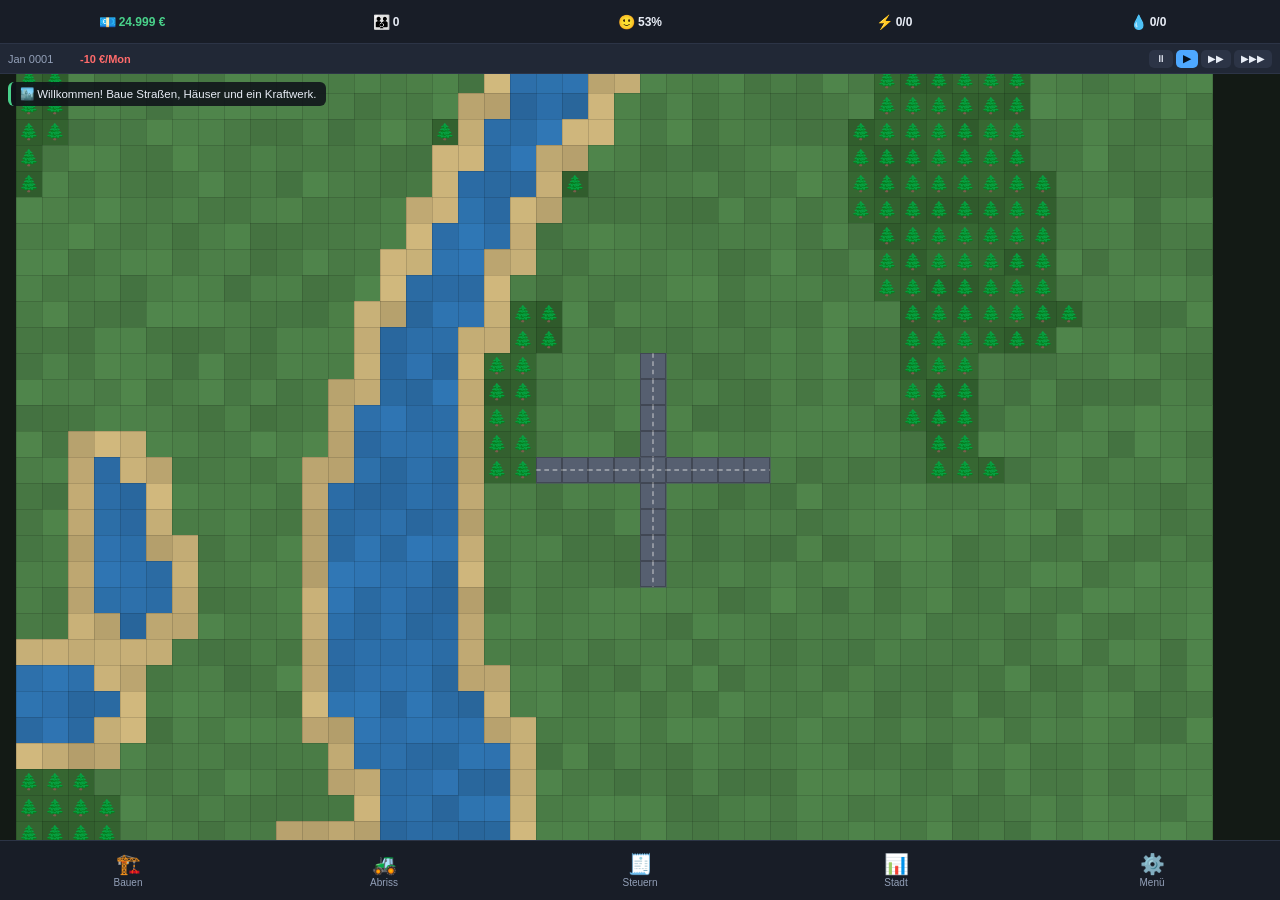
==== stadtbauer.html @ f3acd83b "Einzeldatei-Version stadtbauer.html hinzufügen build-single.js bettet css/style.css und alle js/*.js" ====
<!DOCTYPE html>
<html lang="de">
<head>
<meta charset="utf-8">
<title>Stadtbauer – Mobile City Builder</title>
<!-- Einzeldatei-Version, erzeugt von build-single.js. Nicht von Hand bearbeiten. -->
<meta name="viewport" content="width=device-width, initial-scale=1.0, maximum-scale=1.0, user-scalable=no, viewport-fit=cover">
<meta name="theme-color" content="#141821">
<meta name="mobile-web-app-capable" content="yes">
<meta name="apple-mobile-web-app-capable" content="yes">
<meta name="apple-mobile-web-app-status-bar-style" content="black-translucent">
<link rel="icon" href="data:image/svg+xml,<svg xmlns='http://www.w3.org/2000/svg' viewBox='0 0 100 100'><text y='.9em' font-size='90'>🏙️</text></svg>">
<style>
/* ==========================================================
   Stadtbauer – Mobile City Builder (Hochformat)
   ========================================================== */

:root{
  --bg:#0f131a;
  --panel:#181d27;
  --panel-2:#212836;
  --line:#2c3446;
  --txt:#e8edf6;
  --txt-dim:#93a0b8;
  --accent:#4ea8ff;
  --good:#49d18a;
  --bad:#ff6b6b;
  --warn:#ffc95c;
  --topbar-h:44px;
  --subbar-h:30px;
  --bottom-h:60px;
  --safe-b: env(safe-area-inset-bottom, 0px);
  --safe-t: env(safe-area-inset-top, 0px);
}

*{ box-sizing:border-box; -webkit-tap-highlight-color:transparent; }

html,body{
  margin:0; padding:0;
  height:100%; width:100%;
  overflow:hidden;
  overscroll-behavior:none;
  background:var(--bg);
  color:var(--txt);
  font-family:-apple-system,BlinkMacSystemFont,"Segoe UI",Roboto,"Helvetica Neue",sans-serif;
  font-size:14px;
  user-select:none;
  -webkit-user-select:none;
  touch-action:none;
}

button{
  font-family:inherit; color:inherit;
  background:none; border:none; padding:0; margin:0;
  cursor:pointer;
}

#app{
  position:fixed; inset:0;
  display:flex; flex-direction:column;
  padding-top:var(--safe-t);
  padding-bottom:var(--safe-b);
}

/* ---------- Querformat-Hinweis ---------- */
#rotateHint{
  display:none;
  position:fixed; inset:0; z-index:9999;
  background:var(--bg);
  align-items:center; justify-content:center;
  text-align:center; padding:24px;
}
#rotateHint .rot-icon{ font-size:64px; animation:tilt 2s ease-in-out infinite; }
@keyframes tilt{ 0%,100%{transform:rotate(0)} 50%{transform:rotate(-90deg)} }
@media (orientation:landscape) and (max-height:480px){
  #rotateHint{ display:flex; }
}

/* ---------- Kopfleiste ---------- */
#topbar{
  height:var(--topbar-h); flex:0 0 auto;
  display:flex; align-items:center; gap:2px;
  padding:0 6px;
  background:var(--panel);
  border-bottom:1px solid var(--line);
}
#topbar .stat{
  flex:1 1 0; min-width:0;
  display:flex; align-items:center; justify-content:center; gap:3px;
  font-size:12px; font-weight:600;
  white-space:nowrap; overflow:hidden;
}
#topbar .stat .ic{ font-size:14px; }
#topbar .stat .val{ overflow:hidden; text-overflow:ellipsis; }
#topbar .money .val{ color:var(--good); }
#topbar .money.broke .val{ color:var(--bad); }
.val.warn{ color:var(--warn); }
.val.bad{ color:var(--bad); }

/* ---------- Zweite Leiste ---------- */
#subbar{
  height:var(--subbar-h); flex:0 0 auto;
  display:flex; align-items:center; gap:8px;
  padding:0 8px;
  background:var(--panel-2);
  border-bottom:1px solid var(--line);
  font-size:11px;
}
#dateLabel{ color:var(--txt-dim); min-width:64px; }
#balanceLabel{ flex:1; font-weight:700; }
#balanceLabel.pos{ color:var(--good); }
#balanceLabel.neg{ color:var(--bad); }
#speedCtl{ display:flex; gap:3px; }
.spd{
  padding:2px 7px; border-radius:5px;
  background:#2c3446; font-size:10px; line-height:1.4;
}
.spd.active{ background:var(--accent); color:#07121e; font-weight:700; }

/* ---------- Spielfeld ---------- */
#stage{
  position:relative; flex:1 1 auto; overflow:hidden;
  background:#1c2b1e;
}
#game{ position:absolute; inset:0; width:100%; height:100%; display:block; }

#ticker{
  position:absolute; left:8px; right:8px; top:8px;
  display:flex; flex-direction:column; gap:4px;
  pointer-events:none;
}
.msg{
  align-self:flex-start;
  background:rgba(15,19,26,.88);
  border-left:3px solid var(--accent);
  border-radius:6px;
  padding:5px 9px; font-size:11.5px;
  animation:slideIn .25s ease;
  max-width:100%;
}
.msg.bad{ border-color:var(--bad); }
.msg.good{ border-color:var(--good); }
.msg.warn{ border-color:var(--warn); }
@keyframes slideIn{ from{opacity:0;transform:translateX(-8px)} to{opacity:1;transform:none} }

#hintBubble{
  position:absolute; bottom:10px; left:50%; transform:translateX(-50%);
  background:rgba(15,19,26,.92); border:1px solid var(--line);
  border-radius:16px; padding:6px 14px; font-size:11.5px;
  pointer-events:none; white-space:nowrap;
}
.hidden{ display:none !important; }

/* ---------- Werkzeugleiste ---------- */
#toolbar{
  flex:0 0 auto;
  display:flex; align-items:center; gap:10px;
  padding:6px 10px;
  background:var(--panel-2);
  border-top:1px solid var(--line);
}
.tool-info{ display:flex; align-items:center; gap:9px; flex:1; min-width:0; }
#toolIcon{ font-size:22px; }
#toolName{ font-weight:700; font-size:13px; }
#toolMeta{ font-size:10.5px; color:var(--txt-dim); }
#toolCancel{
  width:32px; height:32px; border-radius:8px;
  background:#333c4f; font-size:14px;
}

/* ---------- Fußleiste ---------- */
#bottombar{
  height:var(--bottom-h); flex:0 0 auto;
  display:flex;
  background:var(--panel);
  border-top:1px solid var(--line);
}
.nav-btn{
  flex:1; display:flex; flex-direction:column;
  align-items:center; justify-content:center; gap:3px;
  font-size:10px; color:var(--txt-dim);
}
.nav-btn span{ font-size:20px; line-height:1; }
.nav-btn.active{ color:var(--accent); }

/* ---------- Bottom-Sheets ---------- */
.sheet{
  position:fixed; left:0; right:0; bottom:0; z-index:60;
  max-height:72%;
  background:var(--panel);
  border-top:1px solid var(--line);
  border-radius:16px 16px 0 0;
  transform:translateY(102%);
  transition:transform .22s ease;
  display:flex; flex-direction:column;
  padding-bottom:var(--safe-b);
}
.sheet.open{ transform:translateY(0); }
.sheet-head{
  display:flex; align-items:center; justify-content:space-between;
  padding:12px 14px 8px;
  border-bottom:1px solid var(--line);
}
.sheet-head h3{ margin:0; font-size:15px; }
.sheet-close{ font-size:16px; width:30px; height:30px; border-radius:8px; background:#2c3446; }
.sheet-body{ overflow-y:auto; padding:12px 14px 20px; -webkit-overflow-scrolling:touch; touch-action:pan-y; }

#scrim{
  position:fixed; inset:0; z-index:55;
  background:rgba(0,0,0,.45);
  opacity:0; pointer-events:none;
  transition:opacity .2s;
}
#scrim.on{ opacity:1; pointer-events:auto; }

/* ---------- Kategorie-Tabs ---------- */
.cat-tabs{
  display:flex; gap:6px; overflow-x:auto;
  padding:10px 12px; border-bottom:1px solid var(--line);
  touch-action:pan-x;
}
.cat-tabs::-webkit-scrollbar{ display:none; }
.cat{
  flex:0 0 auto;
  padding:6px 10px; border-radius:14px;
  background:var(--panel-2); font-size:11px; white-space:nowrap;
  display:flex; align-items:center; gap:4px;
}
.cat.active{ background:var(--accent); color:#07121e; font-weight:700; }

/* ---------- Bau-Raster ---------- */
.build-grid{
  overflow-y:auto; padding:10px 12px 24px;
  display:grid; grid-template-columns:repeat(3,1fr); gap:8px;
  touch-action:pan-y;
}
.bcard{
  background:var(--panel-2); border:1px solid var(--line);
  border-radius:11px; padding:8px 6px;
  display:flex; flex-direction:column; align-items:center; gap:3px;
  text-align:center; position:relative;
}
.bcard .bi{ font-size:24px; line-height:1.1; }
.bcard .bn{ font-size:10.5px; font-weight:600; line-height:1.2; }
.bcard .bc{ font-size:10px; color:var(--good); font-weight:700; }
.bcard .bs{ font-size:9px; color:var(--txt-dim); }
.bcard.disabled{ opacity:.42; }
.bcard.disabled .bc{ color:var(--bad); }
.bcard:active{ transform:scale(.96); }

/* ---------- Steuer-Panel ---------- */
.slider-row{ margin-bottom:18px; }
.slider-row label{ display:flex; justify-content:space-between; font-size:12.5px; margin-bottom:6px; }
.slider-row label b{ color:var(--accent); }
.slider-row input[type=range]{
  width:100%; height:26px; -webkit-appearance:none; background:transparent;
  touch-action:none;
}
input[type=range]::-webkit-slider-runnable-track{
  height:5px; border-radius:3px; background:#38415a;
}
input[type=range]::-webkit-slider-thumb{
  -webkit-appearance:none; width:22px; height:22px; border-radius:50%;
  background:var(--accent); margin-top:-8.5px; border:2px solid #0f131a;
}
input[type=range]::-moz-range-track{ height:5px; border-radius:3px; background:#38415a; }
input[type=range]::-moz-range-thumb{ width:20px;height:20px;border:2px solid #0f131a;border-radius:50%;background:var(--accent); }
.slider-row small{ display:block; margin-top:4px; font-size:10.5px; color:var(--txt-dim); }

h4{ margin:16px 0 8px; font-size:12.5px; color:var(--txt-dim); text-transform:uppercase; letter-spacing:.5px; }

table.budget{ width:100%; border-collapse:collapse; font-size:12px; }
table.budget td{ padding:5px 0; border-bottom:1px solid var(--line); }
table.budget td:last-child{ text-align:right; font-variant-numeric:tabular-nums; font-weight:600; }
table.budget tr.total td{ border-bottom:none; padding-top:9px; font-size:13.5px; font-weight:800; }
.g{ color:var(--good); } .r{ color:var(--bad); }

/* ---------- Statistik ---------- */
.stat-block{ margin-bottom:14px; }
.stat-block h5{ margin:0 0 6px; font-size:12px; color:var(--txt-dim); }
.bar{
  position:relative; height:20px; border-radius:6px;
  background:#2c3446; overflow:hidden; margin-bottom:5px;
}
.bar > i{
  position:absolute; inset:0 auto 0 0; display:block;
  background:linear-gradient(90deg,#3f8ddb,#4ea8ff);
  border-radius:6px; transition:width .3s;
}
.bar > span{
  position:absolute; inset:0; display:flex; align-items:center;
  justify-content:space-between; padding:0 7px;
  font-size:10.5px; font-weight:600; text-shadow:0 1px 2px #000;
}
.bar.ok > i{ background:linear-gradient(90deg,#2f9c68,#49d18a); }
.bar.warn > i{ background:linear-gradient(90deg,#c99334,#ffc95c); }
.bar.bad > i{ background:linear-gradient(90deg,#c04a4a,#ff6b6b); }

.kv{ display:flex; justify-content:space-between; font-size:12px; padding:4px 0; border-bottom:1px solid var(--line); }
.kv b{ font-variant-numeric:tabular-nums; }

/* ---------- Menü ---------- */
.menu-btns{ display:flex; flex-direction:column; gap:8px; margin-bottom:14px; }
.menu-btns button{
  padding:11px; border-radius:10px; background:var(--panel-2);
  border:1px solid var(--line); font-size:13px; text-align:left;
}
.check{ display:flex; align-items:center; gap:8px; font-size:12.5px; padding:7px 0; }
.check input{ width:17px; height:17px; accent-color:var(--accent); }
ul.help{ margin:6px 0; padding-left:18px; font-size:11.5px; color:var(--txt-dim); line-height:1.65; }
.version{ font-size:10px; color:#59637a; text-align:center; margin-top:16px; }

/* ---------- Dialog ---------- */
.dialog{
  position:fixed; inset:0; z-index:80;
  display:flex; align-items:center; justify-content:center;
  background:rgba(0,0,0,.55); padding:22px;
}
.dialog-box{
  width:100%; max-width:330px;
  background:var(--panel); border:1px solid var(--line);
  border-radius:14px; padding:16px;
}
.dialog-box h3{ margin:0 0 10px; font-size:15px; }
#infoBody{ font-size:12px; }
.dialog-actions{ display:flex; gap:8px; margin-top:14px; }
.dialog-actions button{
  flex:1; padding:10px; border-radius:9px;
  background:var(--panel-2); border:1px solid var(--line); font-size:12.5px;
}
.dialog-actions .danger{ background:#5a2630; border-color:#7a3340; color:#ffd6da; }

</style>
</head>
<body>

<div id="rotateHint">
  <div>
    <div class="rot-icon">📱</div>
    <h2>Bitte im Hochformat spielen</h2>
    <p>Dieses Spiel ist für den vertikalen Modus gemacht.</p>
  </div>
</div>

<div id="app">

  <!-- ============ KOPFLEISTE ============ -->
  <header id="topbar">
    <div class="stat money" id="statMoney">
      <span class="ic">💶</span><span class="val">0 €</span>
    </div>
    <div class="stat" id="statPop">
      <span class="ic">👪</span><span class="val">0</span>
    </div>
    <div class="stat" id="statMorale">
      <span class="ic">😀</span><span class="val">50%</span>
    </div>
    <div class="stat" id="statPower">
      <span class="ic">⚡</span><span class="val">0/0</span>
    </div>
    <div class="stat" id="statWater">
      <span class="ic">💧</span><span class="val">0/0</span>
    </div>
  </header>

  <div id="subbar">
    <div id="dateLabel">Jan 0001</div>
    <div id="balanceLabel" class="pos">+0 €/Mon</div>
    <div id="speedCtl">
      <button data-speed="0" class="spd">⏸</button>
      <button data-speed="1" class="spd active">▶</button>
      <button data-speed="3" class="spd">▶▶</button>
      <button data-speed="8" class="spd">▶▶▶</button>
    </div>
  </div>

  <!-- ============ SPIELFELD ============ -->
  <main id="stage">
    <canvas id="game"></canvas>
    <div id="ticker"></div>
    <div id="hintBubble" class="hidden"></div>
  </main>

  <!-- ============ AUSWAHL-LEISTE (aktives Werkzeug) ============ -->
  <div id="toolbar" class="hidden">
    <div class="tool-info">
      <span id="toolIcon">🏠</span>
      <div>
        <div id="toolName">Familienhaus</div>
        <div id="toolMeta">120 € · ⚡3 · 💧3</div>
      </div>
    </div>
    <button id="toolCancel">✕</button>
  </div>

  <!-- ============ FUSSLEISTE ============ -->
  <nav id="bottombar">
    <button class="nav-btn" data-panel="build"><span>🏗️</span>Bauen</button>
    <button class="nav-btn" data-tool="bulldoze"><span>🚜</span>Abriss</button>
    <button class="nav-btn" data-panel="tax"><span>🧾</span>Steuern</button>
    <button class="nav-btn" data-panel="stats"><span>📊</span>Stadt</button>
    <button class="nav-btn" data-panel="menu"><span>⚙️</span>Menü</button>
  </nav>

  <!-- ============ BAU-PANEL ============ -->
  <section class="sheet" id="panel-build">
    <div class="sheet-head">
      <h3>Baumenü</h3>
      <button class="sheet-close">✕</button>
    </div>
    <div id="catTabs" class="cat-tabs"></div>
    <div id="buildGrid" class="build-grid"></div>
  </section>

  <!-- ============ STEUER-PANEL ============ -->
  <section class="sheet" id="panel-tax">
    <div class="sheet-head">
      <h3>Steuern &amp; Haushalt</h3>
      <button class="sheet-close">✕</button>
    </div>
    <div class="sheet-body">
      <div class="slider-row">
        <label>Wohnsteuer <b id="taxResVal">10%</b></label>
        <input type="range" id="taxRes" min="0" max="40" value="10">
        <small id="taxResHint"></small>
      </div>
      <div class="slider-row">
        <label>Gewerbesteuer <b id="taxComVal">12%</b></label>
        <input type="range" id="taxCom" min="0" max="40" value="12">
        <small id="taxComHint"></small>
      </div>

      <h4>Monatsbilanz</h4>
      <table class="budget" id="budgetTable"></table>
    </div>
  </section>

  <!-- ============ STATISTIK-PANEL ============ -->
  <section class="sheet" id="panel-stats">
    <div class="sheet-head">
      <h3>Stadtübersicht</h3>
      <button class="sheet-close">✕</button>
    </div>
    <div class="sheet-body" id="statsBody"></div>
  </section>

  <!-- ============ MENÜ-PANEL ============ -->
  <section class="sheet" id="panel-menu">
    <div class="sheet-head">
      <h3>Menü</h3>
      <button class="sheet-close">✕</button>
    </div>
    <div class="sheet-body">
      <div class="menu-btns">
        <button id="btnSave">💾 Speichern</button>
        <button id="btnLoad">📂 Laden</button>
        <button id="btnNew">🌱 Neue Stadt</button>
      </div>
      <label class="check"><input type="checkbox" id="optGrid" checked> Raster anzeigen</label>
      <label class="check"><input type="checkbox" id="optOverlay"> Versorgungs-Ansicht (Strom/Wasser)</label>
      <h4>Kurzanleitung</h4>
      <ul class="help">
        <li>Ziehen = Karte bewegen, zwei Finger = zoomen.</li>
        <li>Jedes Gebäude braucht eine <b>angrenzende Straße</b>.</li>
        <li>Strom fließt über <b>Straßen und Stromkabel</b>, Wasser über <b>Straßen</b> (Rohre).</li>
        <li>Wasserpumpen &amp; Wasserkraftwerke müssen ans <b>Wasser</b> grenzen (See/Fluss/Baggersee).</li>
        <li>Hohe Steuern und Verbrechen senken die <b>Moral</b> – Schulen, Freizeit &amp; ÖPNV heben sie.</li>
        <li>Auf ein gebautes Gebäude tippen zeigt Details, langes Tippen reißt es ab.</li>
      </ul>
      <p class="version">Stadtbauer v1.0</p>
    </div>
  </section>

  <div id="scrim"></div>

  <!-- ============ INFO-DIALOG ============ -->
  <div id="infoDialog" class="dialog hidden">
    <div class="dialog-box">
      <h3 id="infoTitle">Gebäude</h3>
      <div id="infoBody"></div>
      <div class="dialog-actions">
        <button id="infoDemolish" class="danger">🚜 Abreißen</button>
        <button id="infoClose">Schließen</button>
      </div>
    </div>
  </div>

</div>

<script>
/* ===== js/config.js ===== */
/* ==========================================================
   config.js – Spielkonstanten & Gebäudekatalog
   ========================================================== */

const CONFIG = {
  MAP_W: 46,
  MAP_H: 74,
  TILE: 26,             // Basis-Pixelgröße einer Kachel
  MIN_ZOOM: 0.55,
  MAX_ZOOM: 2.6,
  START_MONEY: 25000,
  DAY_MS: 900,          // Realzeit pro Spieltag bei Geschwindigkeit 1x
  DAYS_PER_MONTH: 30,

  // Preise für Betriebsmittel (€ pro Einheit und Monat)
  PRICE_POWER: 2.4,
  PRICE_WATER: 1.8,

  // Durchschnittliches Monatseinkommen eines Einwohners (Bemessungsgrundlage)
  INCOME_PER_CITIZEN: 145,
  // Umsatz-Bemessungsgrundlage je Gewerbe-Punkt
  REVENUE_PER_COMMERCE: 1.15,

  DEMOLISH_REFUND: 0.35, // Anteil der Baukosten, den man beim Abriss zurückbekommt
};

/* ---------- Terrain ---------- */
const T = { GRASS:0, WATER:1, TREE:2, SAND:3, ROCK:4 };

const TERRAIN_COLORS = {
  [T.GRASS]: '#4a7c46',
  [T.WATER]: '#2c6ea8',
  [T.TREE]:  '#33612f',
  [T.SAND]:  '#c2ab74',
  [T.ROCK]:  '#6e6b63',
};

/* ---------- Kategorien des Baumenüs ---------- */
const CATEGORIES = [
  { id:'infra',  name:'Wege & Netz', icon:'🛣️' },
  { id:'res',    name:'Wohnen',      icon:'🏠' },
  { id:'power',  name:'Strom',       icon:'⚡' },
  { id:'water',  name:'Wasser',      icon:'💧' },
  { id:'edu',    name:'Bildung',     icon:'🎓' },
  { id:'health', name:'Gesundheit',  icon:'🏥' },
  { id:'safety', name:'Sicherheit',  icon:'🚓' },
  { id:'fun',    name:'Freizeit',    icon:'🎡' },
  { id:'transit',name:'ÖPNV',        icon:'🚌' },
  { id:'shop',   name:'Gewerbe',     icon:'🛒' },
  { id:'park',   name:'Parken',      icon:'🅿️' },
  { id:'deco',   name:'Deko',        icon:'⛲' },
];

/*  Gebäudefelder
    ------------------------------------------------------------------
    cat        Kategorie-ID
    cost       Baukosten (€)
    upkeep     Unterhalt (€/Monat)
    size       [Breite, Höhe] in Kacheln
    power      Strombedarf (Einheiten) – negativ wäre Erzeugung, dafür 'powerGen'
    powerGen   Stromerzeugung
    water      Wasserbedarf
    waterGen   Wassererzeugung
    residents  Wohnplätze
    jobs       Arbeitsplätze
    commerce   Gewerbe-Punkte (Basis der Gewerbesteuer)
    edu        Schulplätze
    health     Behandlungsplätze
    police     Polizei-Abdeckung (Einwohner)
    fire       Feuerwehr-Abdeckung (Einwohner)
    jail       Gefängnisplätze
    leisure    Freizeitpunkte
    transit    ÖPNV-Kapazität (Einwohner)
    parking    Parkplätze
    beauty     Schönheit / Attraktivität
    pollution  Umweltverschmutzung
    needsRoad  Straßenanschluss nötig (Standard: true)
    needsWater Muss ans Wasser grenzen
    onWater    Darf/Muss auf Wasser gebaut werden
    net        'road' | 'cable'  (Netzwerkelement statt Gebäude)
*/
const BUILDINGS = {

  /* ---------------- Wege & Netz ---------------- */
  road: {
    name:'Straße', cat:'infra', icon:'🛣️', cost:14, upkeep:0.6,
    size:[1,1], net:'road', color:'#565f70', drag:true,
    desc:'Grundlage von allem. Leitet Verkehr, Strom und (unterirdisch) Wasser.'
  },
  cable: {
    name:'Stromkabel', cat:'infra', icon:'🔌', cost:9, upkeep:0.3,
    size:[1,1], net:'cable', color:'#8a7a4e', drag:true,
    desc:'Überbrückt Strecken ohne Straße. Leitet nur Strom, keinen Verkehr.'
  },
  bridge: {
    name:'Brücke', cat:'infra', icon:'🌉', cost:120, upkeep:2,
    size:[1,1], net:'road', color:'#7d8595', drag:true, onWater:true,
    desc:'Straße über Wasser. Nur auf Wasserkacheln baubar.'
  },

  /* ---------------- Wohnen ---------------- */
  familienhaus: {
    name:'Familienhaus', cat:'res', icon:'🏠', cost:150, upkeep:1,
    size:[1,1], residents:6, power:3, water:4, color:'#c98f5e',
    desc:'Kleines Einfamilienhaus für bis zu 6 Bewohner.'
  },
  reihenhaus: {
    name:'Reihenhaus', cat:'res', icon:'🏘️', cost:420, upkeep:3,
    size:[2,1], residents:20, power:9, water:12, color:'#b8794f',
    desc:'Verdichtetes Wohnen – gutes Verhältnis von Fläche zu Bewohnern.'
  },
  wohnblock: {
    name:'Wohnblock', cat:'res', icon:'🏢', cost:1100, upkeep:9,
    size:[2,2], residents:64, power:26, water:34, color:'#a8724f',
    desc:'Mehrfamilienhaus mit 64 Wohnplätzen.'
  },
  hochhaus: {
    name:'Hochhaus', cat:'res', icon:'🏙️', cost:3200, upkeep:26,
    size:[2,2], residents:190, power:78, water:96, color:'#8e6a55',
    minMorale:55,
    desc:'Wolkenkratzer. Zieht nur bei guter Stadtmoral (ab 55%) Bewohner an.'
  },

  /* ---------------- Strom ---------------- */
  windkraftwerk: {
    name:'Windkraftwerk', cat:'power', icon:'🌬️', cost:900, upkeep:26,
    size:[1,1], powerGen:60, needsRoad:false, color:'#d7dde8',
    desc:'Sauber und günstig, aber wenig Leistung. Braucht keine Straße – Anschluss per Stromkabel genügt.'
  },
  solarkraftwerk: {
    name:'Solarkraftwerk', cat:'power', icon:'☀️', cost:2200, upkeep:34,
    size:[2,2], powerGen:150, needsRoad:false, color:'#3b4a6b',
    desc:'Saubere Energie auf großer Fläche. Anschluss per Stromkabel genügt.'
  },
  kohlekraftwerk: {
    name:'Kohlekraftwerk', cat:'power', icon:'🏭', cost:3600, upkeep:130,
    size:[3,3], powerGen:800, water:40, pollution:70, needsRoad:false, color:'#4d4a48',
    desc:'Viel Leistung, aber starke Verschmutzung. Braucht Kühlwasser – also einen Straßenanschluss für die Wasserleitung.'
  },
  wasserkraftwerk: {
    name:'Wasserkraftwerk', cat:'power', icon:'🌊', cost:5200, upkeep:95,
    size:[3,2], powerGen:520, needsWater:true, needsRoad:false, color:'#3e6f8e',
    desc:'Starke, saubere Energie. Muss direkt ans Wasser grenzen; Anschluss per Stromkabel genügt.'
  },

  /* ---------------- Wasser ---------------- */
  wasserpumpe: {
    name:'Wasserpumpe', cat:'water', icon:'⛽', cost:700, upkeep:18,
    size:[2,2], waterGen:220, power:14, needsWater:true, color:'#4f8fb3',
    desc:'Fördert Wasser aus See oder Fluss. Muss ans Wasser grenzen.'
  },
  wasserturm: {
    name:'Wasserturm', cat:'water', icon:'🗼', cost:1500, upkeep:30,
    size:[2,2], waterGen:420, power:30, color:'#6aa3c4',
    desc:'Große Wasserversorgung, unabhängig von Gewässern – dafür stromhungrig.'
  },
  klaeranlage: {
    name:'Kläranlage', cat:'water', icon:'♻️', cost:2400, upkeep:60,
    size:[3,2], waterGen:600, power:55, pollution:15, color:'#5d7a6a',
    desc:'Bereitet Abwasser auf – die effizienteste Wasserquelle für Großstädte.'
  },

  /* ---------------- Bildung ---------------- */
  kindergarten: {
    name:'Kindergarten', cat:'edu', icon:'🧸', cost:600, upkeep:22,
    size:[2,1], edu:180, power:8, water:9, leisure:40, color:'#d8a03c',
    desc:'Frühe Betreuung – hebt Moral bei jungen Familien.'
  },
  grundschule: {
    name:'Grundschule', cat:'edu', icon:'🏫', cost:1400, upkeep:52,
    size:[3,2], edu:520, power:22, water:26, color:'#c98b3a',
    desc:'Bildung für die Kleinsten. 520 Schulplätze.'
  },
  gymnasium: {
    name:'Gymnasium', cat:'edu', icon:'🎓', cost:2900, upkeep:105,
    size:[3,3], edu:1100, power:44, water:50, color:'#b57c33',
    desc:'Weiterführende Schule mit 1100 Plätzen.'
  },
  universitaet: {
    name:'Universität', cat:'edu', icon:'🏛️', cost:7500, upkeep:240,
    size:[4,4], edu:2600, power:110, water:120, commerce:150, color:'#a06f2f',
    desc:'Hochschule – starker Moralbonus und zusätzliche Wirtschaftskraft.'
  },
  bibliothek: {
    name:'Bibliothek', cat:'edu', icon:'📚', cost:1200, upkeep:38,
    size:[2,2], edu:300, leisure:120, power:16, water:12, color:'#8f6b3d',
    desc:'Bildung und Freizeit in einem.'
  },

  /* ---------------- Gesundheit ---------------- */
  arztpraxis: {
    name:'Arztpraxis', cat:'health', icon:'🩺', cost:700, upkeep:28,
    size:[1,1], health:260, power:9, water:8, color:'#d76a72',
    desc:'Kleine Grundversorgung für 260 Einwohner.'
  },
  krankenhaus: {
    name:'Krankenhaus', cat:'health', icon:'🏥', cost:4500, upkeep:190,
    size:[3,3], health:2200, power:120, water:130, color:'#c8555f',
    desc:'Große Klinik. Deckt bis zu 2200 Einwohner ab.'
  },
  apotheke: {
    name:'Apotheke', cat:'health', icon:'💊', cost:450, upkeep:14,
    size:[1,1], health:120, commerce:40, power:6, water:4, color:'#d98189',
    desc:'Ergänzt die medizinische Versorgung und bringt etwas Gewerbesteuer.'
  },

  /* ---------------- Sicherheit ---------------- */
  polizeiwache: {
    name:'Polizeiwache', cat:'safety', icon:'🚓', cost:1600, upkeep:70,
    size:[2,2], police:1400, power:28, water:22, color:'#3f5f9e',
    desc:'Senkt die Kriminalität für bis zu 1400 Einwohner.'
  },
  feuerwehr: {
    name:'Feuerwache', cat:'safety', icon:'🚒', cost:1700, upkeep:72,
    size:[2,2], fire:1600, power:28, water:30, color:'#b04630',
    desc:'Schützt vor Bränden. Ohne Feuerwehr sinkt die Moral spürbar.'
  },
  gefaengnis: {
    name:'Gefängnis', cat:'safety', icon:'🔒', cost:4200, upkeep:180,
    size:[3,3], jail:900, power:70, water:80, beauty:-60, color:'#5a5f6b',
    desc:'Nimmt Straftäter auf. Hässlich – senkt die Attraktivität der Umgebung.'
  },

  /* ---------------- Freizeit ---------------- */
  spielplatz: {
    name:'Spielplatz', cat:'fun', icon:'🛝', cost:280, upkeep:8,
    size:[2,2], leisure:150, beauty:40, water:6, color:'#5fae5a',
    desc:'Günstige Freizeitfläche für Familien.'
  },
  schwimmbad_klein: {
    name:'Schwimmbad (klein)', cat:'fun', icon:'🏊', cost:1300, upkeep:48,
    size:[2,2], leisure:420, power:26, water:70, color:'#3f9ec4',
    desc:'Kleines Freibad – beliebt und wasserintensiv.'
  },
  schwimmbad_gross: {
    name:'Schwimmbad (groß)', cat:'fun', icon:'🤽', cost:3800, upkeep:135,
    size:[4,3], leisure:1300, power:75, water:200, color:'#348bb0',
    desc:'Großes Erlebnisbad mit hoher Freizeitwirkung.'
  },
  baggersee: {
    name:'Baggersee', cat:'fun', icon:'🏖️', cost:900, upkeep:12,
    size:[3,3], leisure:520, beauty:150, makesWater:true, needsRoad:false,
    color:'#2c6ea8',
    desc:'Ausgehobener See. Zählt als Gewässer für Pumpen und Wasserkraft.'
  },
  sportplatz: {
    name:'Sportplatz', cat:'fun', icon:'⚽', cost:800, upkeep:24,
    size:[3,2], leisure:380, power:12, water:30, color:'#4e9a4a',
    desc:'Vereinssport für die Nachbarschaft.'
  },
  stadtpark: {
    name:'Stadtpark', cat:'fun', icon:'🌳', cost:600, upkeep:16,
    size:[3,3], leisure:300, beauty:260, water:20, color:'#3f7d3b',
    desc:'Grüne Lunge – viel Schönheit, etwas Freizeit.'
  },
  kino: {
    name:'Kino', cat:'fun', icon:'🎬', cost:1800, upkeep:55,
    size:[2,2], leisure:600, commerce:220, power:40, water:14, color:'#7b4b93',
    desc:'Unterhaltung mit Gewerbesteuer-Einnahmen.'
  },

  /* ---------------- ÖPNV ---------------- */
  bushaltestelle: {
    name:'Bushaltestelle', cat:'transit', icon:'🚏', cost:220, upkeep:14,
    size:[1,1], transit:320, power:2, color:'#3f7f8f',
    desc:'Günstiger Nahverkehr für 320 Einwohner.'
  },
  busdepot: {
    name:'Busdepot', cat:'transit', icon:'🚌', cost:1400, upkeep:60,
    size:[3,2], transit:1400, power:26, water:20, jobs:60, color:'#357487',
    desc:'Erhöht die Reichweite des Busnetzes deutlich.'
  },
  tramhaltestelle: {
    name:'Tramhaltestelle', cat:'transit', icon:'🚊', cost:700, upkeep:30,
    size:[2,1], transit:900, power:14, color:'#2f8a9c',
    desc:'Straßenbahn – leistungsfähiger als der Bus.'
  },
  bahnhof: {
    name:'Bahnhof', cat:'transit', icon:'🚉', cost:4000, upkeep:170,
    size:[4,3], transit:4200, power:90, water:60, commerce:300, jobs:120,
    color:'#2b6b7d',
    desc:'Zuganbindung. Sehr hohe ÖPNV-Kapazität und Wirtschaftsimpuls.'
  },

  /* ---------------- Gewerbe ---------------- */
  supermarkt: {
    name:'Supermarkt', cat:'shop', icon:'🛒', cost:1200, upkeep:38,
    size:[3,2], commerce:520, jobs:60, power:44, water:26, color:'#3f8f6d',
    desc:'Nahversorgung. Hebt die Moral und bringt Gewerbesteuer.'
  },
  kaufhaus: {
    name:'Kaufhaus', cat:'shop', icon:'🏬', cost:4200, upkeep:150,
    size:[4,3], commerce:1900, jobs:220, power:150, water:80, color:'#357f7f',
    desc:'Großes Warenhaus – der stärkste Gewerbesteuerzahler.'
  },
  bank: {
    name:'Bank', cat:'shop', icon:'🏦', cost:3000, upkeep:95,
    size:[2,2], commerce:1100, jobs:120, power:70, water:26, color:'#5c7f9e',
    desc:'Finanzsektor. Erhöht zusätzlich die Steuerzahlungsmoral leicht.'
  },
  buero: {
    name:'Bürogebäude', cat:'shop', icon:'🏢', cost:2400, upkeep:80,
    size:[2,2], commerce:900, jobs:180, power:80, water:34, color:'#4a6f8c',
    desc:'Arbeitsplätze für gebildete Einwohner.'
  },
  markt: {
    name:'Wochenmarkt', cat:'shop', icon:'🥕', cost:400, upkeep:12,
    size:[2,2], commerce:190, jobs:24, leisure:80, water:8, color:'#8a9a3f',
    desc:'Kleiner Markt – günstig, beliebt, ohne Stromanschluss.'
  },

  /* ---------------- Parken ---------------- */
  parkplatz: {
    name:'Parkplatz', cat:'park', icon:'🅿️', cost:120, upkeep:4,
    size:[2,2], parking:160, beauty:-20, color:'#57585c',
    desc:'Billige Stellfläche. Wenig schön, aber nötig.'
  },
  parkhaus: {
    name:'Parkhaus', cat:'park', icon:'🚗', cost:1500, upkeep:45,
    size:[2,2], parking:900, power:22, beauty:-30, commerce:80, color:'#65666b',
    desc:'Viele Stellplätze auf kleiner Fläche.'
  },

  /* ---------------- Deko ---------------- */
  brunnen: {
    name:'Brunnen', cat:'deco', icon:'⛲', cost:180, upkeep:5,
    size:[1,1], beauty:110, water:8, needsRoad:false, color:'#7fa8c4',
    desc:'Klassische Stadtdekoration.'
  },
  statue: {
    name:'Statue', cat:'deco', icon:'🗿', cost:320, upkeep:6,
    size:[1,1], beauty:150, needsRoad:false, color:'#9a9a94',
    desc:'Denkmal – rein dekorativ, aber wirkungsvoll.'
  },
  blumenbeet: {
    name:'Blumenbeet', cat:'deco', icon:'🌷', cost:60, upkeep:2,
    size:[1,1], beauty:55, water:3, needsRoad:false, color:'#b95f8f',
    desc:'Kleine Verschönerung für jede Ecke.'
  },
  baumallee: {
    name:'Baum', cat:'deco', icon:'🌲', cost:40, upkeep:1,
    size:[1,1], beauty:45, needsRoad:false, drag:true, color:'#2f6b32',
    desc:'Bäume pflanzen – zieh die Reihe einfach mit dem Finger.'
  },
  plaza: {
    name:'Stadtplatz', cat:'deco', icon:'🟫', cost:220, upkeep:6,
    size:[2,2], beauty:160, leisure:70, needsRoad:false, color:'#a08b6a',
    desc:'Gepflasterter Platz zum Verweilen.'
  },
};

/* Reihenfolge im Baumenü festhalten */
const BUILD_ORDER = Object.keys(BUILDINGS);

/* Hilfsfunktion: Gebäudedefinition inkl. Standardwerten holen */
function def(type){
  const b = BUILDINGS[type];
  if(!b) return null;
  return b;
}
function bVal(type, key){
  const b = BUILDINGS[type];
  return (b && b[key]) || 0;
}
function needsRoad(type){
  const b = BUILDINGS[type];
  if(!b) return false;
  if(b.net) return false;                 // Straßen/Kabel selbst nicht
  return b.needsRoad !== false;
}

</script>
<script>
/* ===== js/terrain.js ===== */
/* ==========================================================
   terrain.js – Kartengenerierung (Fluss, Seen, Wälder)
   ========================================================== */

/* Kleiner deterministischer Zufallsgenerator (Mulberry32) */
function makeRng(seed){
  let a = seed >>> 0;
  return function(){
    a |= 0; a = (a + 0x6D2B79F5) | 0;
    let t = Math.imul(a ^ (a >>> 15), 1 | a);
    t = (t + Math.imul(t ^ (t >>> 7), 61 | t)) ^ t;
    return ((t ^ (t >>> 14)) >>> 0) / 4294967296;
  };
}

/* Geglättetes Wertrauschen auf einem Gitter */
function valueNoise(w, h, scale, rng){
  const gw = Math.ceil(w / scale) + 2;
  const gh = Math.ceil(h / scale) + 2;
  const g = new Float32Array(gw * gh);
  for(let i = 0; i < g.length; i++) g[i] = rng();

  const out = new Float32Array(w * h);
  const smooth = t => t * t * (3 - 2 * t);

  for(let y = 0; y < h; y++){
    for(let x = 0; x < w; x++){
      const fx = x / scale, fy = y / scale;
      const x0 = Math.floor(fx), y0 = Math.floor(fy);
      const tx = smooth(fx - x0), ty = smooth(fy - y0);
      const v00 = g[y0 * gw + x0];
      const v10 = g[y0 * gw + x0 + 1];
      const v01 = g[(y0 + 1) * gw + x0];
      const v11 = g[(y0 + 1) * gw + x0 + 1];
      const a = v00 + (v10 - v00) * tx;
      const b = v01 + (v11 - v01) * tx;
      out[y * w + x] = a + (b - a) * ty;
    }
  }
  return out;
}

/* Erzeugt das Terrain-Array der Karte */
function generateTerrain(w, h, seed){
  const rng = makeRng(seed);
  const tiles = new Uint8Array(w * h).fill(T.GRASS);

  const n1 = valueNoise(w, h, 9, rng);   // Wald
  const n2 = valueNoise(w, h, 14, rng);  // Seen
  const n3 = valueNoise(w, h, 5, rng);   // Feinstruktur

  // --- Fluss: schlängelt sich von oben nach unten ---
  let rx = w * (0.25 + rng() * 0.5);
  let drift = (rng() - 0.5) * 0.6;
  const riverW = 2 + Math.floor(rng() * 2);
  for(let y = 0; y < h; y++){
    drift += (rng() - 0.5) * 0.35;
    drift = Math.max(-0.85, Math.min(0.85, drift));
    rx += drift;
    rx = Math.max(4, Math.min(w - 5, rx));
    const half = riverW / 2 + Math.sin(y * 0.17) * 0.8;
    for(let x = Math.floor(rx - half); x <= Math.ceil(rx + half); x++){
      if(x >= 0 && x < w) tiles[y * w + x] = T.WATER;
    }
  }

  // --- Seen aus dem Rauschen ---
  for(let y = 0; y < h; y++){
    for(let x = 0; x < w; x++){
      const i = y * w + x;
      if(tiles[i] === T.WATER) continue;
      if(n2[i] > 0.78 && n3[i] > 0.4) tiles[i] = T.WATER;
    }
  }

  // --- Ufersand ---
  for(let y = 0; y < h; y++){
    for(let x = 0; x < w; x++){
      const i = y * w + x;
      if(tiles[i] !== T.GRASS) continue;
      let nearWater = false;
      for(let dy = -1; dy <= 1 && !nearWater; dy++){
        for(let dx = -1; dx <= 1; dx++){
          const nx = x + dx, ny = y + dy;
          if(nx < 0 || ny < 0 || nx >= w || ny >= h) continue;
          if(tiles[ny * w + nx] === T.WATER){ nearWater = true; break; }
        }
      }
      if(nearWater) tiles[i] = T.SAND;
    }
  }

  // --- Wald & Felsen ---
  for(let y = 0; y < h; y++){
    for(let x = 0; x < w; x++){
      const i = y * w + x;
      if(tiles[i] !== T.GRASS) continue;
      if(n1[i] > 0.68 && n3[i] > 0.35) tiles[i] = T.TREE;
      else if(n1[i] < 0.13 && n2[i] < 0.3) tiles[i] = T.ROCK;
    }
  }

  // --- Startfläche in der Mitte freiräumen ---
  const cx = Math.floor(w / 2), cy = Math.floor(h / 2);
  let best = null, bestScore = -1;
  // Suche einen möglichst flachen 9x9-Bereich nahe der Mitte
  for(let y = 6; y < h - 10; y += 2){
    for(let x = 6; x < w - 10; x += 2){
      let score = 0;
      for(let dy = 0; dy < 9; dy++){
        for(let dx = 0; dx < 9; dx++){
          const t = tiles[(y + dy) * w + (x + dx)];
          if(t === T.GRASS) score += 2;
          else if(t === T.TREE) score += 1;
          else if(t === T.WATER) score -= 4;
        }
      }
      const dist = Math.abs(x + 4 - cx) + Math.abs(y + 4 - cy);
      score -= dist * 0.6;
      if(score > bestScore){ bestScore = score; best = [x, y]; }
    }
  }
  if(best){
    for(let dy = 0; dy < 9; dy++){
      for(let dx = 0; dx < 9; dx++){
        const i = (best[1] + dy) * w + (best[0] + dx);
        if(tiles[i] === T.TREE || tiles[i] === T.ROCK) tiles[i] = T.GRASS;
      }
    }
  }

  return { tiles, start: best ? [best[0] + 4, best[1] + 4] : [cx, cy] };
}

</script>
<script>
/* ===== js/game.js ===== */
/* ==========================================================
   game.js – Spielzustand, Bauen, Versorgungsnetze, Simulation
   ========================================================== */

const Game = (() => {

  const W = CONFIG.MAP_W, H = CONFIG.MAP_H, N = W * H;

  /* Priorität bei Strom-/Wasserknappheit (höher = wird zuerst versorgt) */
  const PRIORITY = {
    water:100, power:98, health:90, safety:86, edu:80,
    transit:70, shop:62, res:52, fun:40, park:32, deco:22, infra:10
  };

  const MONTH_NAMES = ['Jan','Feb','Mär','Apr','Mai','Jun','Jul','Aug','Sep','Okt','Nov','Dez'];

  /* ---------------------------------------------------------
     Zustand
     --------------------------------------------------------- */
  const state = {
    seed: 1,
    tiles: null,        // Uint8Array – Terrain
    occ: null,          // Int32Array – Index in buildings[] oder -1
    buildings: [],      // Einträge können null sein (abgerissen)
    money: CONFIG.START_MONEY,
    day: 0,
    taxRes: 10,
    taxCom: 12,
    pop: 0,
    morale: 55,
    speed: 1,
    start: [0,0],
    stats: emptyStats(),
    history: { pop:[], morale:[], money:[] },
    log: [],
  };

  function emptyStats(){
    return {
      pop:0, capacity:0, morale:55,
      power:{supply:0, demand:0, used:0, stranded:0, total:0},
      water:{supply:0, demand:0, used:0, stranded:0, total:0},
      edu:0, health:0, police:0, fire:0, jail:0,
      leisure:0, transit:0, parking:0, commerce:0,
      beauty:0, pollution:0, jobs:0,
      crime:0, employment:0,
      unsupplied:0,
      income:{res:0, com:0, total:0},
      expense:{upkeep:0, power:0, water:0, total:0},
      balance:0,
      buildingCount:0,
    };
  }

  /* ---------------------------------------------------------
     Hilfsfunktionen
     --------------------------------------------------------- */
  const idx = (x,y) => y * W + x;
  const inBounds = (x,y) => x >= 0 && y >= 0 && x < W && y < H;

  function terrainAt(x,y){ return inBounds(x,y) ? state.tiles[idx(x,y)] : T.ROCK; }
  function buildingAt(x,y){
    if(!inBounds(x,y)) return null;
    const i = state.occ[idx(x,y)];
    return i >= 0 ? state.buildings[i] : null;
  }
  function isWaterTile(x,y){ return inBounds(x,y) && state.tiles[idx(x,y)] === T.WATER; }

  function forEachTile(b, fn){
    for(let y = b.y; y < b.y + b.h; y++)
      for(let x = b.x; x < b.x + b.w; x++)
        fn(x, y, idx(x,y));
  }

  /* Ist die Kachel Teil eines Straßen-Elements? */
  function isRoadTile(x,y){
    const b = buildingAt(x,y);
    return !!(b && BUILDINGS[b.type].net === 'road');
  }
  /* Leitet die Kachel Strom? (Straße, Brücke oder Kabel) */
  function isPowerTile(x,y){
    const b = buildingAt(x,y);
    if(!b) return false;
    const d = BUILDINGS[b.type];
    return d.net === 'road' || d.net === 'cable';
  }

  /* ---------------------------------------------------------
     Neue Stadt
     --------------------------------------------------------- */
  function newGame(seed){
    state.seed = seed || (Date.now() % 1000000);
    const gen = generateTerrain(W, H, state.seed);
    state.tiles = gen.tiles;
    state.start = gen.start;
    state.occ = new Int32Array(N).fill(-1);
    state.buildings = [];
    state.money = CONFIG.START_MONEY;
    state.day = 0;
    state.taxRes = 10;
    state.taxCom = 12;
    state.pop = 0;
    state.morale = 55;
    state.stats = emptyStats();
    state.history = { pop:[], morale:[], money:[] };
    state.log = [];

    // Startstraße als Orientierung
    const [sx, sy] = state.start;
    for(let x = sx - 4; x <= sx + 4; x++) forcePlace('road', x, sy);
    for(let y = sy - 4; y <= sy + 4; y++) forcePlace('road', sx, y);

    updateSupply();
    return state;
  }

  /* Platzieren ohne Kostenprüfung (für Startaufbau/Laden) */
  function forcePlace(type, x, y){
    const d = BUILDINGS[type];
    if(!d) return false;
    const [w,h] = d.size;
    if(!fits(type, x, y, true)) return false;
    return doPlace(type, x, y, w, h);
  }

  /* ---------------------------------------------------------
     Platzierungsprüfung
     --------------------------------------------------------- */
  function fits(type, x, y, ignoreCost){
    const d = BUILDINGS[type];
    if(!d) return false;
    const [w,h] = d.size;
    if(x < 0 || y < 0 || x + w > W || y + h > H) return false;

    for(let ty = y; ty < y + h; ty++){
      for(let tx = x; tx < x + w; tx++){
        const i = idx(tx,ty);
        if(state.occ[i] !== -1) return false;
        const t = state.tiles[i];
        if(d.onWater){
          if(t !== T.WATER) return false;      // Brücke nur auf Wasser
        }else{
          if(t === T.WATER) return false;      // sonst kein Bauen im Wasser
        }
      }
    }

    // Muss ans Wasser grenzen (Pumpe, Wasserkraft)
    if(d.needsWater && !touchesWater(x, y, w, h)) return false;

    if(!ignoreCost && state.money < priceOf(type, x, y)) return false;
    return true;
  }

  function touchesWater(x, y, w, h){
    for(let tx = x; tx < x + w; tx++){
      if(isWaterTile(tx, y - 1) || isWaterTile(tx, y + h)) return true;
    }
    for(let ty = y; ty < y + h; ty++){
      if(isWaterTile(x - 1, ty) || isWaterTile(x + w, ty)) return true;
    }
    return false;
  }

  /* Grundstückskosten inkl. Rodung von Wald/Fels */
  function priceOf(type, x, y){
    const d = BUILDINGS[type];
    let cost = d.cost;
    const [w,h] = d.size;
    for(let ty = y; ty < y + h; ty++){
      for(let tx = x; tx < x + w; tx++){
        if(!inBounds(tx,ty)) continue;
        const t = state.tiles[idx(tx,ty)];
        if(t === T.TREE) cost += 6;
        else if(t === T.ROCK) cost += 14;
      }
    }
    return Math.round(cost);
  }

  /* Warum geht es nicht? (Text für den Spieler) */
  function placementError(type, x, y){
    const d = BUILDINGS[type];
    if(!d) return 'Unbekanntes Gebäude';
    const [w,h] = d.size;
    if(x < 0 || y < 0 || x + w > W || y + h > H) return 'Außerhalb der Karte';

    for(let ty = y; ty < y + h; ty++){
      for(let tx = x; tx < x + w; tx++){
        const i = idx(tx,ty);
        if(state.occ[i] !== -1) return 'Platz ist schon belegt';
        const t = state.tiles[i];
        if(d.onWater && t !== T.WATER) return 'Brücken nur auf Wasser bauen';
        if(!d.onWater && t === T.WATER) return 'Nicht im Wasser bauen – nimm eine Brücke';
      }
    }
    if(d.needsWater && !touchesWater(x,y,w,h)) return `${d.name} muss ans Wasser grenzen`;
    if(state.money < priceOf(type,x,y)) return 'Nicht genug Geld';
    return 'Hier nicht möglich';
  }

  /* ---------------------------------------------------------
     Bauen & Abreißen
     --------------------------------------------------------- */
  function doPlace(type, x, y, w, h){
    const d = BUILDINGS[type];
    const b = {
      type, x, y, w, h,
      built: state.day,
      roadOK:false, powered:false, watered:false, active:false,
      residents:0,
      prevTerrain:null,
    };

    // Baggersee gräbt Wasser aus – Terrain merken für den Abriss
    if(d.makesWater){
      b.prevTerrain = [];
      forEachTile(b, (tx,ty,i) => {
        b.prevTerrain.push(state.tiles[i]);
        state.tiles[i] = T.WATER;
      });
    }else{
      // Bauplatz roden
      forEachTile(b, (tx,ty,i) => {
        if(state.tiles[i] === T.TREE || state.tiles[i] === T.ROCK) state.tiles[i] = T.GRASS;
      });
    }

    const id = state.buildings.push(b) - 1;
    b.id = id;
    forEachTile(b, (tx,ty,i) => { state.occ[i] = id; });
    return true;
  }

  function place(type, x, y){
    if(!fits(type, x, y, false)){
      return { ok:false, reason: placementError(type, x, y) };
    }
    const cost = priceOf(type, x, y);
    const d = BUILDINGS[type];
    state.money -= cost;
    doPlace(type, x, y, d.size[0], d.size[1]);
    updateSupply();
    return { ok:true, cost };
  }

  /* Rücknahme einer gerade gesetzten Kachel (z. B. weil der Spieler
     eigentlich zoomen wollte) – mit voller Kostenerstattung. */
  function cancelPlace(x, y){
    if(!inBounds(x,y)) return false;
    const bi = state.occ[idx(x,y)];
    if(bi < 0) return false;
    const b = state.buildings[bi];
    const d = BUILDINGS[b.type];
    if(d.makesWater && b.prevTerrain){
      let k = 0;
      forEachTile(b, (tx,ty,ii) => { state.tiles[ii] = b.prevTerrain[k++]; });
    }
    forEachTile(b, (tx,ty,ii) => { state.occ[ii] = -1; });
    state.buildings[bi] = null;
    state.money += d.cost;
    updateSupply();
    return true;
  }

  function demolishAt(x, y){
    if(!inBounds(x,y)) return { ok:false };
    const i = idx(x,y);
    const bi = state.occ[i];

    if(bi < 0){
      // Freie Kachel: Wald/Fels roden
      const t = state.tiles[i];
      if(t === T.TREE || t === T.ROCK){
        const cost = t === T.TREE ? 6 : 14;
        if(state.money < cost) return { ok:false, reason:'Nicht genug Geld' };
        state.money -= cost;
        state.tiles[i] = T.GRASS;
        return { ok:true, cleared:true };
      }
      return { ok:false };
    }

    const b = state.buildings[bi];
    const d = BUILDINGS[b.type];
    const refund = Math.round(d.cost * CONFIG.DEMOLISH_REFUND);

    if(d.makesWater && b.prevTerrain){
      let k = 0;
      forEachTile(b, (tx,ty,ii) => { state.tiles[ii] = b.prevTerrain[k++]; });
    }
    forEachTile(b, (tx,ty,ii) => { state.occ[ii] = -1; });
    state.buildings[bi] = null;
    state.money += refund;
    updateSupply();
    return { ok:true, refund, name:d.name };
  }

  /* ---------------------------------------------------------
     Versorgungsnetze (Union-Find über belegte Kacheln)
     --------------------------------------------------------- */
  let ufP = null, ufW = null;

  function makeUF(){
    const p = new Int32Array(N);
    for(let i = 0; i < N; i++) p[i] = -1;   // -1 = nicht im Netz
    return p;
  }
  function find(p, i){
    let r = i;
    while(p[r] !== r) r = p[r];
    while(p[i] !== r){ const nx = p[i]; p[i] = r; i = nx; }
    return r;
  }
  function union(p, a, b){
    const ra = find(p,a), rb = find(p,b);
    if(ra !== rb) p[ra] = rb;
  }

  function buildNetworks(){
    ufP = makeUF();
    ufW = makeUF();

    // Alle belegten Kacheln sind Knoten.
    // Strom: Straßen, Brücken, Kabel und Gebäude leiten Strom weiter.
    // Wasser: nur Straßen/Brücken (Rohre darunter) und Gebäude.
    for(let i = 0; i < N; i++){
      const bi = state.occ[i];
      if(bi < 0) continue;
      const d = BUILDINGS[state.buildings[bi].type];
      ufP[i] = i;
      if(d.net !== 'cable') ufW[i] = i;
    }

    for(let y = 0; y < H; y++){
      for(let x = 0; x < W; x++){
        const i = idx(x,y);
        if(ufP[i] < 0 && ufW[i] < 0) continue;
        if(x + 1 < W){
          const j = i + 1;
          if(ufP[i] >= 0 && ufP[j] >= 0) union(ufP, i, j);
          if(ufW[i] >= 0 && ufW[j] >= 0) union(ufW, i, j);
        }
        if(y + 1 < H){
          const j = i + W;
          if(ufP[i] >= 0 && ufP[j] >= 0) union(ufP, i, j);
          if(ufW[i] >= 0 && ufW[j] >= 0) union(ufW, i, j);
        }
      }
    }
  }

  /* Straßenanschluss: mindestens eine angrenzende Straßenkachel */
  function computeRoadOK(b){
    const d = BUILDINGS[b.type];
    if(d.net) return true;                 // Straßen/Kabel brauchen nichts
    if(d.needsRoad === false) return true;
    for(let tx = b.x; tx < b.x + b.w; tx++){
      if(isRoadTile(tx, b.y - 1) || isRoadTile(tx, b.y + b.h)) return true;
    }
    for(let ty = b.y; ty < b.y + b.h; ty++){
      if(isRoadTile(b.x - 1, ty) || isRoadTile(b.x + b.w, ty)) return true;
    }
    return false;
  }

  function rootOf(uf, b){
    const i = idx(b.x, b.y);
    return uf[i] >= 0 ? find(uf, i) : -1;
  }

  /* Verteilt eine Ressource innerhalb jeder Netzkomponente */
  function allocate(uf, genKey, useKey, flagKey, producerOK){
    const supply = new Map();
    const consumers = new Map();
    let totalSupply = 0, totalDemand = 0, totalUsed = 0;

    for(const b of state.buildings){
      if(!b) continue;
      const d = BUILDINGS[b.type];
      const root = rootOf(uf, b);

      const gen = d[genKey] || 0;
      if(gen > 0 && b.roadOK && producerOK(b, d) && root >= 0){
        supply.set(root, (supply.get(root) || 0) + gen);
        totalSupply += gen;
      }

      const use = d[useKey] || 0;
      if(use > 0){
        b[flagKey] = false;
        if(b.roadOK && root >= 0){
          totalDemand += use;   // nicht angeschlossene Gebäude verbrauchen nichts
          if(!consumers.has(root)) consumers.set(root, []);
          consumers.get(root).push(b);
        }
      }else{
        b[flagKey] = true;   // kein Bedarf = immer versorgt
      }
    }

    // Erzeugung in Netzabschnitten ohne Abnehmer ist nutzlos ("gestrandet").
    // Sie darf nicht als verfügbare Leistung gemeldet werden, sonst sucht der
    // Spieler den Fehler an der falschen Stelle.
    let connected = 0, stranded = 0;
    for(const [root, amount] of supply){
      if(consumers.has(root)) connected += amount;
      else stranded += amount;
    }
    for(const b of state.buildings){
      if(!b) continue;
      const d = BUILDINGS[b.type];
      if(!(d[genKey] > 0)) continue;
      const root = rootOf(uf, b);
      b[flagKey === 'powered' ? 'powerIsolated' : 'waterIsolated'] =
        b.roadOK && root >= 0 && !consumers.has(root);
    }

    for(const [root, list] of consumers){
      let left = supply.get(root) || 0;
      list.sort((a,b2) =>
        (PRIORITY[BUILDINGS[b2.type].cat] || 0) - (PRIORITY[BUILDINGS[a.type].cat] || 0)
      );
      for(const b of list){
        const use = BUILDINGS[b.type][useKey] || 0;
        if(left >= use){ left -= use; b[flagKey] = true; totalUsed += use; }
        else b[flagKey] = false;
      }
    }

    return {
      supply: connected, stranded,
      total: totalSupply, demand: totalDemand, used: totalUsed
    };
  }

  /* Vollständige Neuberechnung von Strom, Wasser und Anschluss */
  function updateSupply(){
    buildNetworks();

    for(const b of state.buildings){
      if(!b) continue;
      b.roadOK = computeRoadOK(b);
      b.powered = true;
      b.watered = true;
    }

    let power = null, water = null;
    // Zwei Durchläufe: Kraftwerke brauchen Wasser, Pumpen brauchen Strom
    for(let pass = 0; pass < 2; pass++){
      power = allocate(ufP, 'powerGen', 'power', 'powered',
        (b, d) => !d.water || b.watered);
      water = allocate(ufW, 'waterGen', 'water', 'watered',
        (b, d) => !d.power || b.powered);
    }

    // Abgerechnet wird nur, was tatsächlich läuft. Ein Haus ohne Strom
    // verbraucht auch kein Wasser und taucht nicht auf der Rechnung auf.
    let powerBilled = 0, waterBilled = 0;
    for(const b of state.buildings){
      if(!b) continue;
      b.active = b.roadOK && b.powered && b.watered;
      if(b.active){
        const d = BUILDINGS[b.type];
        powerBilled += d.power || 0;
        waterBilled += d.water || 0;
      }
    }
    power.used = powerBilled;
    water.used = waterBilled;

    state.stats.power = power;
    state.stats.water = water;
  }

  /* ---------------------------------------------------------
     Kennzahlen der Stadt
     --------------------------------------------------------- */
  function collect(){
    const s = state.stats;
    s.capacity = 0; s.edu = 0; s.health = 0; s.police = 0; s.fire = 0;
    s.jail = 0; s.leisure = 0; s.transit = 0; s.parking = 0;
    s.commerce = 0; s.beauty = 0; s.pollution = 0; s.jobs = 0;
    s.buildingCount = 0;
    let upkeep = 0, blockedRes = 0, totalRes = 0;

    for(const b of state.buildings){
      if(!b) continue;
      const d = BUILDINGS[b.type];
      s.buildingCount++;
      upkeep += d.upkeep || 0;
      s.pollution += d.pollution || 0;

      if(d.residents){
        totalRes += d.residents;
        if(b.active) s.capacity += d.residents * moraleOccupancy(d);
        // Nur fehlende Versorgung zählt als Missstand – zu niedrige Moral
        // für ein Hochhaus darf die Moral nicht zusätzlich drücken.
        if(!b.active) blockedRes += d.residents;
      }
      if(!b.active) continue;

      s.edu      += d.edu      || 0;
      s.health   += d.health   || 0;
      s.police   += d.police   || 0;
      s.fire     += d.fire     || 0;
      s.jail     += d.jail     || 0;
      s.leisure  += d.leisure  || 0;
      s.transit  += d.transit  || 0;
      s.parking  += d.parking  || 0;
      s.commerce += d.commerce || 0;
      s.beauty   += d.beauty   || 0;
      s.jobs     += d.jobs     || 0;
    }

    s.expense.upkeep = upkeep;
    s.unsupplied = totalRes > 0 ? blockedRes / totalRes : 0;
    return s;
  }

  const cov = (have, need) => need <= 0 ? 1 : Math.min(1, have / need);

  /* Verdichtete Bauten füllen sich erst bei guter Stimmung – gleitend,
     damit die Stadt bei knapper Moral nicht schlagartig kippt. */
  function moraleOccupancy(d){
    if(!d.minMorale) return 1;
    const lo = d.minMorale - 20;
    return Math.max(0, Math.min(1, (state.morale - lo) / 20));
  }

  function computeMoraleTarget(){
    const s = state.stats;
    const pop = Math.max(1, state.pop);

    const cEdu     = cov(s.edu,     pop * 0.30);
    const cHealth  = cov(s.health,  pop);
    const cPolice  = cov(s.police,  pop);
    const cFire    = cov(s.fire,    pop);
    const cLeisure = cov(s.leisure, pop * 0.40);
    const cTransit = cov(s.transit, pop * 0.55);
    const cShop    = cov(s.commerce,pop * 0.55);
    const cPark    = cov(s.parking, pop * 0.30);

    let m = 42;
    m += 12 * cEdu;
    m += 10 * cHealth;
    m +=  5 * cPolice;
    m +=  5 * cFire;
    m += 11 * cLeisure;
    m +=  6 * cTransit;
    m +=  7 * cShop;
    m +=  4 * cPark;

    // Schönheit der Stadt
    m += Math.min(6, s.beauty / Math.max(120, pop * 0.9));

    // Steuern: 10 % gelten als "normal".
    // Über 10 % wächst der Unmut überproportional – irgendwann kippt die Stadt.
    const t = state.taxRes;
    m -= t > 10 ? Math.pow(t - 10, 1.45) * 0.75 : (t - 10) * 0.5;
    m -= Math.max(0, state.taxCom - 14) * 0.4;

    // Kriminalität
    m -= Math.min(22, s.crime * 0.16);

    // Umweltverschmutzung
    m -= Math.min(14, s.pollution / Math.max(6, pop / 90));

    // Nicht versorgte Wohnhäuser
    m -= s.unsupplied * 30;

    // Arbeitsplätze (35 % pendeln aus der Stadt heraus)
    const workforce = pop * 0.5;
    const employment = cov(s.jobs + pop * 0.35, workforce);
    s.employment = employment;
    m += 9 * employment - 5;

    // Leere Stadtkasse
    if(state.money < 0) m -= 12;

    return Math.max(0, Math.min(100, m));
  }

  function computeCrime(){
    const s = state.stats;
    const pop = state.pop;
    if(pop < 1){ s.crime = 0; return; }
    // Grundkriminalität pro 1000 Einwohner
    let crime = 26 * (1 + (55 - state.morale) / 70);
    crime *= 1 - 0.72 * cov(s.police, pop);
    crime *= 1 - 0.22 * cov(s.jail, pop * 0.03);
    crime *= 1 - 0.10 * cov(s.edu, pop * 0.30);
    s.crime = Math.max(0, crime);
  }

  function computeFinance(){
    const s = state.stats;
    // Steuerzahlungsmoral: unzufriedene Bürger zahlen deutlich unwilliger
    const willingness = 0.30 + Math.pow(state.morale / 100, 1.2) * 0.85;
    const bankBonus = 1 + Math.min(0.09, countActive('bank') * 0.03);

    s.income.res = state.pop * CONFIG.INCOME_PER_CITIZEN * (state.taxRes / 100)
                   * willingness * bankBonus;
    s.income.com = s.commerce * CONFIG.REVENUE_PER_COMMERCE * (state.taxCom / 100)
                   * (0.6 + state.morale / 200) * bankBonus;
    s.income.total = s.income.res + s.income.com;

    s.expense.power = s.power.used * CONFIG.PRICE_POWER;
    s.expense.water = s.water.used * CONFIG.PRICE_WATER;
    s.expense.total = s.expense.upkeep + s.expense.power + s.expense.water;

    s.balance = s.income.total - s.expense.total;
  }

  function countActive(type){
    let n = 0;
    for(const b of state.buildings) if(b && b.type === type && b.active) n++;
    return n;
  }

  /* ---------------------------------------------------------
     Ein Spieltag
     --------------------------------------------------------- */
  const events = [];
  function emit(text, kind){ events.push({ text, kind: kind || 'info' }); }
  function drainEvents(){ const e = events.slice(); events.length = 0; return e; }

  function tickDay(){
    state.day++;

    collect();
    computeCrime();

    const target = computeMoraleTarget();
    state.morale += (target - state.morale) * 0.09;
    state.morale = Math.max(0, Math.min(100, state.morale));
    state.stats.morale = state.morale;

    // Zuzug / Wegzug
    const attract = Math.min(1, 0.12 + (state.morale / 100) * 1.05);
    const popTarget = state.stats.capacity * attract;
    const delta = (popTarget - state.pop) * (popTarget > state.pop ? 0.055 : 0.09);
    state.pop = Math.max(0, state.pop + delta);
    state.stats.pop = Math.floor(state.pop);

    computeFinance();
    state.money += state.stats.balance / CONFIG.DAYS_PER_MONTH;

    distributeResidents();
    checkAlerts();

    if(state.day % 5 === 0){
      state.history.pop.push(Math.floor(state.pop));
      state.history.morale.push(Math.round(state.morale));
      state.history.money.push(Math.round(state.money));
      const cap = 240;
      for(const k of ['pop','morale','money'])
        if(state.history[k].length > cap) state.history[k].shift();
    }
  }

  /* Einwohner auf die Wohnhäuser verteilen (nur für die Anzeige) */
  function distributeResidents(){
    const cap = state.stats.capacity;
    const ratio = cap > 0 ? Math.min(1, state.pop / cap) : 0;
    for(const b of state.buildings){
      if(!b) continue;
      const d = BUILDINGS[b.type];
      if(!d.residents) continue;
      b.residents = b.active
        ? Math.round(d.residents * moraleOccupancy(d) * ratio)
        : 0;
    }
  }

  /* Warnmeldungen */
  const alertState = { power:false, water:false, money:false, road:false,
                       morale:false, jail:false, stranded:false };

  function checkAlerts(){
    const s = state.stats;

    const stranded = s.power.stranded + s.water.stranded;
    if(stranded > 0 && !alertState.stranded){
      emit('🔌 Ein Kraftwerk/Wasserwerk hängt an keinem Netz – mit Stromkabel oder Straße verbinden.', 'warn');
      alertState.stranded = true;
    } else if(stranded === 0) alertState.stranded = false;

    const powerShort = s.power.demand > s.power.supply + 0.001;
    if(powerShort && !alertState.power){
      emit('⚡ Stromausfall! Der Bedarf übersteigt die Erzeugung.', 'bad');
      alertState.power = true;
    } else if(!powerShort) alertState.power = false;

    const waterShort = s.water.demand > s.water.supply + 0.001;
    if(waterShort && !alertState.water){
      emit('💧 Wassermangel! Baue Pumpen oder einen Wasserturm.', 'bad');
      alertState.water = true;
    } else if(!waterShort) alertState.water = false;

    if(state.money < 0 && !alertState.money){
      emit('💸 Die Stadtkasse ist im Minus!', 'bad');
      alertState.money = true;
    } else if(state.money >= 0) alertState.money = false;

    let unconnected = 0;
    for(const b of state.buildings) if(b && !b.roadOK) unconnected++;
    if(unconnected > 0 && !alertState.road){
      emit(`🛣️ ${unconnected} Gebäude ohne Straßenanschluss.`, 'warn');
      alertState.road = true;
    } else if(unconnected === 0) alertState.road = false;

    if(state.morale < 30 && !alertState.morale){
      emit('😠 Die Einwohner sind unzufrieden – sie ziehen weg.', 'warn');
      alertState.morale = true;
    } else if(state.morale > 40) alertState.morale = false;

    if(s.crime > 45 && !alertState.jail){
      emit('🚨 Hohe Kriminalität! Mehr Polizei nötig.', 'warn');
      alertState.jail = true;
    } else if(s.crime < 30) alertState.jail = false;
  }

  /* ---------------------------------------------------------
     Datum
     --------------------------------------------------------- */
  function dateLabel(){
    const months = Math.floor(state.day / CONFIG.DAYS_PER_MONTH);
    const y = Math.floor(months / 12) + 1;
    const m = months % 12;
    return `${MONTH_NAMES[m]} ${String(y).padStart(4,'0')}`;
  }

  /* ---------------------------------------------------------
     Speichern / Laden
     --------------------------------------------------------- */
  const SAVE_KEY = 'stadtbauer.save.v1';

  function save(){
    const data = {
      v: 1,
      seed: state.seed,
      tiles: Array.from(state.tiles),
      buildings: state.buildings.filter(Boolean).map(b => ({
        t: b.type, x: b.x, y: b.y, pt: b.prevTerrain
      })),
      money: state.money,
      day: state.day,
      taxRes: state.taxRes,
      taxCom: state.taxCom,
      pop: state.pop,
      morale: state.morale,
      start: state.start,
    };
    try{
      localStorage.setItem(SAVE_KEY, JSON.stringify(data));
      return true;
    }catch(e){
      return false;
    }
  }

  function hasSave(){
    try{ return !!localStorage.getItem(SAVE_KEY); }catch(e){ return false; }
  }

  function load(){
    let data;
    try{ data = JSON.parse(localStorage.getItem(SAVE_KEY)); }catch(e){ return false; }
    if(!data || !data.tiles) return false;

    state.seed = data.seed;
    state.tiles = Uint8Array.from(data.tiles);
    state.occ = new Int32Array(N).fill(-1);
    state.buildings = [];
    state.start = data.start || [Math.floor(W/2), Math.floor(H/2)];

    for(const sb of data.buildings){
      const d = BUILDINGS[sb.t];
      if(!d) continue;
      // Terrain steht bereits richtig in der Datei – direkt eintragen
      const b = {
        type: sb.t, x: sb.x, y: sb.y, w: d.size[0], h: d.size[1],
        built: 0, roadOK:false, powered:false, watered:false, active:false,
        residents:0, prevTerrain: sb.pt || null,
      };
      const id = state.buildings.push(b) - 1;
      b.id = id;
      forEachTile(b, (tx,ty,i) => { state.occ[i] = id; });
    }

    state.money = data.money;
    state.day = data.day;
    state.taxRes = data.taxRes;
    state.taxCom = data.taxCom;
    state.pop = data.pop;
    state.morale = data.morale;
    state.stats = emptyStats();
    state.history = { pop:[], morale:[], money:[] };

    updateSupply();
    collect();
    computeCrime();
    computeFinance();
    return true;
  }

  /* ---------------------------------------------------------
     Öffentliche Schnittstelle
     --------------------------------------------------------- */
  return {
    state, W, H,
    idx, inBounds, terrainAt, buildingAt, isWaterTile, isRoadTile, isPowerTile,
    forEachTile,
    newGame, place, fits, priceOf, placementError, demolishAt, cancelPlace,
    updateSupply, tickDay, dateLabel,
    collect, countActive,
    drainEvents, emit,
    save, load, hasSave,
  };
})();

</script>
<script>
/* ===== js/render.js ===== */
/* ==========================================================
   render.js – Zeichnen von Karte, Gebäuden und Vorschau
   ========================================================== */

const Render = (() => {

  let canvas, ctx, dpr = 1;
  let vw = 0, vh = 0;                 // CSS-Pixel des Sichtbereichs

  const cam = { x:0, y:0, zoom:1 };   // x/y = Weltkoordinate in der Bildmitte

  const opts = { grid:true, overlay:false };

  let shade = null;                   // kleine Farbvariation je Kachel
  let ghost = null;                   // { type, x, y, ok } Bauvorschau
  let selected = null;                // markiertes Gebäude

  /* ---------------------------------------------------------
     Initialisierung
     --------------------------------------------------------- */
  function init(cv){
    canvas = cv;
    ctx = canvas.getContext('2d');
    resize();
    window.addEventListener('resize', resize);
    buildShade();
    centerOn(Game.state.start[0], Game.state.start[1]);
  }

  function buildShade(){
    const n = Game.W * Game.H;
    shade = new Float32Array(n);
    for(let i = 0; i < n; i++){
      const h = Math.sin(i * 12.9898) * 43758.5453;
      shade[i] = (h - Math.floor(h)) * 0.16 - 0.08;
    }
  }

  function resize(){
    dpr = Math.min(window.devicePixelRatio || 1, 2.5);
    const r = canvas.parentElement.getBoundingClientRect();
    vw = r.width; vh = r.height;
    canvas.width  = Math.round(vw * dpr);
    canvas.height = Math.round(vh * dpr);
    canvas.style.width = vw + 'px';
    canvas.style.height = vh + 'px';
    ctx.setTransform(dpr, 0, 0, dpr, 0, 0);
    clampCam();
  }

  /* ---------------------------------------------------------
     Kamera
     --------------------------------------------------------- */
  function tileSize(){ return CONFIG.TILE * cam.zoom; }

  function centerOn(tx, ty){
    const ts = tileSize();
    cam.x = tx * ts;
    cam.y = ty * ts;
    clampCam();
  }

  function clampCam(){
    const ts = tileSize();
    const worldW = Game.W * ts, worldH = Game.H * ts;
    const marginX = Math.min(vw * 0.4, worldW);
    const marginY = Math.min(vh * 0.4, worldH);
    cam.x = Math.max(-marginX, Math.min(worldW + marginX, cam.x));
    cam.y = Math.max(-marginY, Math.min(worldH + marginY, cam.y));
  }

  function screenToTile(sx, sy){
    const ts = tileSize();
    const wx = cam.x + (sx - vw / 2);
    const wy = cam.y + (sy - vh / 2);
    return [Math.floor(wx / ts), Math.floor(wy / ts)];
  }

  function tileToScreen(tx, ty){
    const ts = tileSize();
    return [tx * ts - cam.x + vw / 2, ty * ts - cam.y + vh / 2];
  }

  function pan(dx, dy){ cam.x -= dx; cam.y -= dy; clampCam(); }

  function zoomAt(sx, sy, factor){
    const before = screenToTileF(sx, sy);
    cam.zoom = Math.max(CONFIG.MIN_ZOOM, Math.min(CONFIG.MAX_ZOOM, cam.zoom * factor));
    const after = screenToTileF(sx, sy);
    const ts = tileSize();
    cam.x += (before[0] - after[0]) * ts;
    cam.y += (before[1] - after[1]) * ts;
    clampCam();
  }

  function screenToTileF(sx, sy){
    const ts = tileSize();
    return [(cam.x + (sx - vw / 2)) / ts, (cam.y + (sy - vh / 2)) / ts];
  }

  /* ---------------------------------------------------------
     Farbhilfen
     --------------------------------------------------------- */
  function shadeColor(hex, amt){
    const n = parseInt(hex.slice(1), 16);
    let r = (n >> 16) & 255, g = (n >> 8) & 255, b = n & 255;
    r = Math.max(0, Math.min(255, Math.round(r * (1 + amt))));
    g = Math.max(0, Math.min(255, Math.round(g * (1 + amt))));
    b = Math.max(0, Math.min(255, Math.round(b * (1 + amt))));
    return `rgb(${r},${g},${b})`;
  }

  function roundRect(x, y, w, h, r){
    const rr = Math.min(r, w / 2, h / 2);
    ctx.beginPath();
    ctx.moveTo(x + rr, y);
    ctx.arcTo(x + w, y, x + w, y + h, rr);
    ctx.arcTo(x + w, y + h, x, y + h, rr);
    ctx.arcTo(x, y + h, x, y, rr);
    ctx.arcTo(x, y, x + w, y, rr);
    ctx.closePath();
  }

  /* ---------------------------------------------------------
     Hauptzeichnung
     --------------------------------------------------------- */
  function draw(){
    const st = Game.state;
    const ts = tileSize();

    ctx.fillStyle = '#131a15';
    ctx.fillRect(0, 0, vw, vh);

    // Sichtbarer Kachelbereich
    const x0 = Math.max(0, Math.floor((cam.x - vw / 2) / ts));
    const y0 = Math.max(0, Math.floor((cam.y - vh / 2) / ts));
    const x1 = Math.min(Game.W - 1, Math.ceil((cam.x + vw / 2) / ts));
    const y1 = Math.min(Game.H - 1, Math.ceil((cam.y + vh / 2) / ts));

    const ox = -cam.x + vw / 2;
    const oy = -cam.y + vh / 2;

    /* --- Terrain --- */
    for(let ty = y0; ty <= y1; ty++){
      for(let tx = x0; tx <= x1; tx++){
        const i = ty * Game.W + tx;
        const t = st.tiles[i];
        ctx.fillStyle = shadeColor(TERRAIN_COLORS[t], shade[i]);
        ctx.fillRect(Math.floor(tx * ts + ox), Math.floor(ty * ts + oy),
                     Math.ceil(ts) + 1, Math.ceil(ts) + 1);
      }
    }

    /* --- Bäume/Felsen als kleine Symbole --- */
    if(ts > 13){
      ctx.textAlign = 'center';
      ctx.textBaseline = 'middle';
      ctx.font = `${Math.round(ts * 0.62)}px system-ui, sans-serif`;
      for(let ty = y0; ty <= y1; ty++){
        for(let tx = x0; tx <= x1; tx++){
          const i = ty * Game.W + tx;
          const t = st.tiles[i];
          if(t !== T.TREE && t !== T.ROCK) continue;
          if(st.occ[i] !== -1) continue;
          ctx.globalAlpha = 0.9;
          ctx.fillText(t === T.TREE ? '🌲' : '🪨',
                       tx * ts + ox + ts / 2, ty * ts + oy + ts / 2 + 1);
          ctx.globalAlpha = 1;
        }
      }
    }

    /* --- Raster --- */
    if(opts.grid && ts > 11){
      ctx.strokeStyle = 'rgba(0,0,0,.13)';
      ctx.lineWidth = 1;
      ctx.beginPath();
      for(let tx = x0; tx <= x1 + 1; tx++){
        const px = Math.floor(tx * ts + ox) + 0.5;
        ctx.moveTo(px, y0 * ts + oy); ctx.lineTo(px, (y1 + 1) * ts + oy);
      }
      for(let ty = y0; ty <= y1 + 1; ty++){
        const py = Math.floor(ty * ts + oy) + 0.5;
        ctx.moveTo(x0 * ts + ox, py); ctx.lineTo((x1 + 1) * ts + ox, py);
      }
      ctx.stroke();
    }

    /* --- Gebäude --- */
    drawBuildings(x0, y0, x1, y1, ts, ox, oy);

    /* --- Bauvorschau --- */
    if(ghost) drawGhost(ts, ox, oy);

    /* --- Auswahlrahmen --- */
    if(selected && Game.state.buildings[selected.id] === selected){
      const [sx, sy] = [selected.x * ts + ox, selected.y * ts + oy];
      ctx.strokeStyle = '#ffffff';
      ctx.lineWidth = 2;
      ctx.setLineDash([5, 4]);
      ctx.strokeRect(sx + 1, sy + 1, selected.w * ts - 2, selected.h * ts - 2);
      ctx.setLineDash([]);
    }
  }

  function drawBuildings(x0, y0, x1, y1, ts, ox, oy){
    const list = Game.state.buildings;
    ctx.textAlign = 'center';
    ctx.textBaseline = 'middle';

    for(let k = 0; k < list.length; k++){
      const b = list[k];
      if(!b) continue;
      if(b.x > x1 || b.y > y1 || b.x + b.w <= x0 || b.y + b.h <= y0) continue;

      const d = BUILDINGS[b.type];
      const px = b.x * ts + ox, py = b.y * ts + oy;
      const pw = b.w * ts, ph = b.h * ts;

      if(d.net === 'road'){ drawRoad(b, px, py, ts); continue; }
      if(d.net === 'cable'){ drawCable(b, px, py, ts); continue; }

      // Gebäudekörper – leicht eingerückt, damit der Untergrund durchscheint
      const pad = Math.max(1, ts * 0.09);
      const bx = px + pad, by = py + pad;
      const bw = pw - pad * 2, bh = ph - pad * 2;
      const rad = Math.max(2, ts * 0.14);

      ctx.fillStyle = 'rgba(0,0,0,.28)';
      roundRect(bx + pad * 0.5, by + pad * 0.7, bw, bh, rad);
      ctx.fill();

      ctx.fillStyle = d.color || '#8a8a8a';
      roundRect(bx, by, bw, bh, rad);
      ctx.fill();

      // Dachkante als Lichtkante
      ctx.fillStyle = 'rgba(255,255,255,.13)';
      roundRect(bx, by, bw, Math.max(1.5, bh * 0.22), rad);
      ctx.fill();

      // Symbol
      if(ts > 11){
        const fs = Math.min(bw, bh) * 0.6;
        ctx.font = `${Math.round(fs)}px system-ui, "Apple Color Emoji", sans-serif`;
        ctx.fillText(d.icon, px + pw / 2, py + ph / 2);
      }

      // Versorgungs-Ansicht
      if(opts.overlay){
        let tint = null;
        if(b.powerIsolated || b.waterIsolated) tint = 'rgba(255,140,40,.5)';
        else if(!b.roadOK) tint = 'rgba(255,70,70,.45)';
        else if(!b.powered) tint = 'rgba(255,210,60,.45)';
        else if(!b.watered) tint = 'rgba(70,150,255,.45)';
        if(tint){
          ctx.fillStyle = tint;
          roundRect(bx, by, bw, bh, rad);
          ctx.fill();
        }
      }

      // Statuszeichen
      const isolated = b.powerIsolated || b.waterIsolated;
      if((!b.active || isolated) && ts > 12){
        const badge = isolated ? '🔌' : !b.roadOK ? '🚫' : (!b.powered ? '⚡' : '💧');
        const bs = Math.max(9, Math.min(16, ts * 0.4));
        ctx.font = `${Math.round(bs)}px system-ui, "Apple Color Emoji", sans-serif`;
        ctx.fillStyle = 'rgba(0,0,0,.6)';
        ctx.beginPath();
        ctx.arc(px + pw - bs * 0.45, py + bs * 0.45, bs * 0.6, 0, Math.PI * 2);
        ctx.fill();
        ctx.fillStyle = '#fff';
        ctx.fillText(badge, px + pw - bs * 0.45, py + bs * 0.5);
      }
    }
  }

  /* Straße mit Anschlüssen an die Nachbarn */
  function drawRoad(b, px, py, ts){
    const d = BUILDINGS[b.type];
    ctx.fillStyle = d.color;
    ctx.fillRect(px, py, ts + 0.5, ts + 0.5);

    if(ts < 10) return;
    const cx = px + ts / 2, cy = py + ts / 2;
    const n = Game.isRoadTile(b.x, b.y - 1);
    const s = Game.isRoadTile(b.x, b.y + 1);
    const w = Game.isRoadTile(b.x - 1, b.y);
    const e = Game.isRoadTile(b.x + 1, b.y);

    ctx.strokeStyle = 'rgba(235,235,235,.55)';
    ctx.lineWidth = Math.max(1, ts * 0.055);
    ctx.setLineDash([ts * 0.18, ts * 0.14]);
    ctx.beginPath();
    if(n || s){ ctx.moveTo(cx, py); ctx.lineTo(cx, py + ts); }
    if(w || e){ ctx.moveTo(px, cy); ctx.lineTo(px + ts, cy); }
    if(!n && !s && !w && !e){ ctx.moveTo(px + ts * 0.3, cy); ctx.lineTo(px + ts * 0.7, cy); }
    ctx.stroke();
    ctx.setLineDash([]);

    // Randmarkierung
    ctx.strokeStyle = 'rgba(0,0,0,.25)';
    ctx.lineWidth = 1;
    ctx.strokeRect(px + 0.5, py + 0.5, ts - 1, ts - 1);
  }

  /* Stromkabel: Masten mit Leitung */
  function drawCable(b, px, py, ts){
    ctx.fillStyle = 'rgba(60,70,60,.35)';
    ctx.fillRect(px, py, ts + 0.5, ts + 0.5);
    if(ts < 8) return;

    const cx = px + ts / 2, cy = py + ts / 2;
    ctx.strokeStyle = '#d8c98a';
    ctx.lineWidth = Math.max(1.2, ts * 0.09);
    ctx.beginPath();
    let any = false;
    const dirs = [[0,-1],[0,1],[-1,0],[1,0]];
    for(const [dx,dy] of dirs){
      if(Game.isPowerTile(b.x + dx, b.y + dy)){
        ctx.moveTo(cx, cy);
        ctx.lineTo(cx + dx * ts / 2, cy + dy * ts / 2);
        any = true;
      }
    }
    if(!any){ ctx.moveTo(cx - ts * 0.2, cy); ctx.lineTo(cx + ts * 0.2, cy); }
    ctx.stroke();

    ctx.fillStyle = '#6d5f3a';
    const r = Math.max(1.5, ts * 0.14);
    ctx.fillRect(cx - r / 2, cy - r, r, r * 2);
  }

  /* Bauvorschau */
  function drawGhost(ts, ox, oy){
    const d = BUILDINGS[ghost.type];
    if(!d) return;
    const [w,h] = d.size;
    const px = ghost.x * ts + ox, py = ghost.y * ts + oy;

    ctx.globalAlpha = 0.55;
    ctx.fillStyle = d.color || '#999';
    roundRect(px + 1, py + 1, w * ts - 2, h * ts - 2, Math.max(2, ts * 0.16));
    ctx.fill();
    if(ts > 11 && d.icon){
      ctx.globalAlpha = 0.85;
      ctx.textAlign = 'center'; ctx.textBaseline = 'middle';
      ctx.font = `${Math.round(Math.min(w,h) * ts * 0.5)}px system-ui, "Apple Color Emoji", sans-serif`;
      ctx.fillText(d.icon, px + w * ts / 2, py + h * ts / 2);
    }
    ctx.globalAlpha = 1;

    ctx.strokeStyle = ghost.ok ? '#5dff9a' : '#ff5d5d';
    ctx.lineWidth = 2.5;
    ctx.strokeRect(px + 1, py + 1, w * ts - 2, h * ts - 2);
  }

  /* ---------------------------------------------------------
     Öffentliche Schnittstelle
     --------------------------------------------------------- */
  return {
    init, draw, resize,
    cam, opts,
    tileSize, screenToTile, tileToScreen, pan, zoomAt, centerOn,
    setGhost: g => { ghost = g; },
    getGhost: () => ghost,
    setSelected: s => { selected = s; },
    getSelected: () => selected,
    rebuildShade: buildShade,
  };
})();

</script>
<script>
/* ===== js/input.js ===== */
/* ==========================================================
   input.js – Touch-, Maus- und Gestensteuerung
   ========================================================== */

const Input = (() => {

  let canvas;
  const pointers = new Map();

  let mode = 'none';        // 'none' | 'build' | 'bulldoze'
  let tool = null;          // Gebäudetyp im Baumodus

  let dragging = false;     // Karte wird geschoben
  let painting = false;     // Straße/Kabel wird gezogen
  let lastPaint = null;
  let strokeTiles = [];     // in diesem Zug gesetzte Kacheln
  let multiTouch = false;   // seit dem Aufsetzen war mehr als ein Finger im Spiel
  let moved = 0;
  let downTime = 0;
  let pinchDist = 0;
  let pinchMid = null;

  const TAP_SLOP = 9;       // Pixel, bis eine Berührung als Ziehen gilt

  /* Rückrufe, die die UI setzt */
  const cb = { onTap:null, onPlaced:null, onFail:null, onDemolish:null };

  function init(cv){
    canvas = cv;
    canvas.addEventListener('pointerdown', onDown, { passive:false });
    canvas.addEventListener('pointermove', onMove, { passive:false });
    canvas.addEventListener('pointerup', onUp, { passive:false });
    canvas.addEventListener('pointercancel', onUp, { passive:false });
    canvas.addEventListener('pointerleave', onUp, { passive:false });
    canvas.addEventListener('wheel', onWheel, { passive:false });
    canvas.addEventListener('contextmenu', e => e.preventDefault());
  }

  function localPos(e){
    const r = canvas.getBoundingClientRect();
    return [e.clientX - r.left, e.clientY - r.top];
  }

  /* Anker: bei mehrfeldrigen Gebäuden liegt der Finger in der Mitte */
  function anchor(type, tx, ty){
    const d = BUILDINGS[type];
    if(!d) return [tx, ty];
    return [tx - Math.floor((d.size[0] - 1) / 2), ty - Math.floor((d.size[1] - 1) / 2)];
  }

  function isDragTool(){
    return mode === 'build' && tool && BUILDINGS[tool] && BUILDINGS[tool].drag;
  }

  /* ---------------------------------------------------------
     Pointer-Ereignisse
     --------------------------------------------------------- */
  function onDown(e){
    e.preventDefault();
    canvas.setPointerCapture && canvas.setPointerCapture(e.pointerId);
    const [x,y] = localPos(e);
    pointers.set(e.pointerId, { x, y, sx:x, sy:y });

    if(pointers.size === 2){
      // Zwei Finger: Zoomen/Schieben. Was der erste Finger eben gesetzt hat,
      // war nicht gewollt – rückgängig machen.
      if(painting && strokeTiles.length <= 2 && performance.now() - downTime < 300){
        for(const [tx,ty] of strokeTiles) Game.cancelPlace(tx, ty);
      }
      strokeTiles = [];
      multiTouch = true;
      dragging = false; painting = false;
      const p = [...pointers.values()];
      pinchDist = Math.hypot(p[0].x - p[1].x, p[0].y - p[1].y);
      pinchMid = [(p[0].x + p[1].x) / 2, (p[0].y + p[1].y) / 2];
      return;
    }
    if(pointers.size > 2) return;

    moved = 0;
    downTime = performance.now();

    if(isDragTool()){
      painting = true;
      lastPaint = null;
      strokeTiles = [];
      paintAt(x, y);
    }else{
      dragging = true;
    }
    updateGhost(x, y);
  }

  function onMove(e){
    const p = pointers.get(e.pointerId);
    if(!p) {
      if(mode === 'build' && pointers.size === 0){
        const [mx,my] = localPos(e);
        updateGhost(mx, my);         // Maus-Vorschau am Desktop
      }
      return;
    }
    e.preventDefault();
    const [x,y] = localPos(e);
    const dx = x - p.x, dy = y - p.y;
    p.x = x; p.y = y;
    moved += Math.hypot(dx, dy);

    if(pointers.size === 2){
      const q = [...pointers.values()];
      const dist = Math.hypot(q[0].x - q[1].x, q[0].y - q[1].y);
      const mid = [(q[0].x + q[1].x) / 2, (q[0].y + q[1].y) / 2];
      if(pinchDist > 0){
        Render.zoomAt(mid[0], mid[1], dist / pinchDist);
      }
      if(pinchMid){
        Render.pan(mid[0] - pinchMid[0], mid[1] - pinchMid[1]);
      }
      pinchDist = dist; pinchMid = mid;
      return;
    }

    if(painting){
      paintAt(x, y);
      updateGhost(x, y);
    }else if(dragging && moved > TAP_SLOP){
      Render.pan(dx, dy);
      updateGhost(x, y);
    }else{
      updateGhost(x, y);
    }
  }

  function onUp(e){
    const p = pointers.get(e.pointerId);
    if(!p) return;
    pointers.delete(e.pointerId);

    if(pointers.size >= 1){
      // Der verbleibende Finger startet keine neue Aktion
      pinchDist = 0; pinchMid = null;
      dragging = false; painting = false;
      return;
    }

    const wasTap = moved <= TAP_SLOP && (performance.now() - downTime) < 700;
    const wasPainting = painting;
    dragging = false; painting = false;
    pinchDist = 0; pinchMid = null;

    if(wasTap && !wasPainting && !multiTouch){
      handleTap(p.x, p.y);
    }
    multiTouch = false;
    strokeTiles = [];
    lastPaint = null;
  }

  function onWheel(e){
    e.preventDefault();
    const [x,y] = localPos(e);
    Render.zoomAt(x, y, e.deltaY < 0 ? 1.12 : 1 / 1.12);
    updateGhost(x, y);
  }

  /* ---------------------------------------------------------
     Aktionen
     --------------------------------------------------------- */
  function handleTap(sx, sy){
    const [tx, ty] = Render.screenToTile(sx, sy);
    if(!Game.inBounds(tx, ty)) return;

    if(mode === 'build' && tool){
      const [ax, ay] = anchor(tool, tx, ty);
      const res = Game.place(tool, ax, ay);
      if(res.ok) cb.onPlaced && cb.onPlaced(tool, res.cost);
      else cb.onFail && cb.onFail(res.reason);
      updateGhost(sx, sy);
      return;
    }

    if(mode === 'bulldoze'){
      const res = Game.demolishAt(tx, ty);
      if(res.ok) cb.onDemolish && cb.onDemolish(res);
      else if(res.reason) cb.onFail && cb.onFail(res.reason);
      return;
    }

    // Ansichtsmodus: Gebäude auswählen
    const b = Game.buildingAt(tx, ty);
    Render.setSelected(b || null);
    cb.onTap && cb.onTap(b, tx, ty);
  }

  /* Straßen/Kabel/Bäume beim Ziehen setzen (mit Linieninterpolation) */
  function paintAt(sx, sy){
    const [tx, ty] = Render.screenToTile(sx, sy);
    if(!Game.inBounds(tx, ty)) return;

    if(lastPaint && (lastPaint[0] !== tx || lastPaint[1] !== ty)){
      lineTiles(lastPaint[0], lastPaint[1], tx, ty, (x, y) => tryPaint(x, y));
    }else if(!lastPaint){
      tryPaint(tx, ty);
    }
    lastPaint = [tx, ty];
  }

  function tryPaint(tx, ty){
    const [ax, ay] = anchor(tool, tx, ty);
    const res = Game.place(tool, ax, ay);
    if(res.ok){
      strokeTiles.push([ax, ay]);
      cb.onPlaced && cb.onPlaced(tool, res.cost, true);
    }else if(res.reason === 'Nicht genug Geld'){
      cb.onFail && cb.onFail(res.reason);
    }
  }

  /* Bresenham über Kacheln */
  function lineTiles(x0, y0, x1, y1, fn){
    let dx = Math.abs(x1 - x0), dy = -Math.abs(y1 - y0);
    let sx = x0 < x1 ? 1 : -1, sy = y0 < y1 ? 1 : -1;
    let err = dx + dy;
    let guard = 0;
    for(;;){
      fn(x0, y0);
      if((x0 === x1 && y0 === y1) || ++guard > 400) break;
      const e2 = 2 * err;
      if(e2 >= dy){ err += dy; x0 += sx; }
      if(e2 <= dx){ err += dx; y0 += sy; }
    }
  }

  /* ---------------------------------------------------------
     Bauvorschau
     --------------------------------------------------------- */
  function updateGhost(sx, sy){
    if(mode !== 'build' || !tool){ Render.setGhost(null); return; }
    const [tx, ty] = Render.screenToTile(sx, sy);
    const [ax, ay] = anchor(tool, tx, ty);
    Render.setGhost({ type: tool, x: ax, y: ay, ok: Game.fits(tool, ax, ay, false) });
  }

  /* ---------------------------------------------------------
     Modus
     --------------------------------------------------------- */
  function setMode(m, t){
    mode = m;
    tool = t || null;
    if(m !== 'build') Render.setGhost(null);
    if(m !== 'none') Render.setSelected(null);
  }
  function getMode(){ return { mode, tool }; }

  return { init, setMode, getMode, cb };
})();

</script>
<script>
/* ===== js/ui.js ===== */
/* ==========================================================
   ui.js – HUD, Baumenü, Steuern, Statistik, Dialoge
   ========================================================== */

const UI = (() => {

  const $  = s => document.querySelector(s);
  const $$ = s => Array.from(document.querySelectorAll(s));

  let activeCat = 'infra';
  let openPanel = null;

  /* ---------------------------------------------------------
     Formatierung
     --------------------------------------------------------- */
  const nf = new Intl.NumberFormat('de-DE');
  const fmt = n => nf.format(Math.round(n));
  function money(n){
    const a = Math.abs(n);
    if(a >= 1e6) return (n / 1e6).toFixed(2).replace('.', ',') + ' Mio €';
    if(a >= 1e4) return fmt(n) + ' €';
    return fmt(n) + ' €';
  }
  const pct = n => Math.round(n * 100) + '%';

  /* ---------------------------------------------------------
     Initialisierung
     --------------------------------------------------------- */
  function init(){
    buildCategoryTabs();
    buildGrid();
    wireNav();
    wireTax();
    wireMenu();
    wireDialog();
    wireInputCallbacks();
    updateHUD();
  }

  /* ---------------- Navigation & Sheets ---------------- */
  function wireNav(){
    $$('#bottombar .nav-btn').forEach(btn => {
      btn.addEventListener('click', () => {
        if(btn.dataset.tool === 'bulldoze'){
          const cur = Input.getMode();
          if(cur.mode === 'bulldoze') setTool(null);
          else setBulldoze();
          return;
        }
        togglePanel(btn.dataset.panel);
      });
    });

    $$('.sheet-close').forEach(b => b.addEventListener('click', () => closePanel()));
    $('#scrim').addEventListener('click', () => closePanel());

    $('#toolCancel').addEventListener('click', () => setTool(null));

    $$('#speedCtl .spd').forEach(b => {
      b.addEventListener('click', () => {
        Game.state.speed = parseInt(b.dataset.speed, 10);
        $$('#speedCtl .spd').forEach(x => x.classList.toggle('active', x === b));
      });
    });
  }

  function togglePanel(name){
    if(openPanel === name){ closePanel(); return; }
    closePanel();
    const el = $('#panel-' + name);
    if(!el) return;
    el.classList.add('open');
    $('#scrim').classList.add('on');
    openPanel = name;
    $$('#bottombar .nav-btn').forEach(b => b.classList.toggle('active', b.dataset.panel === name));
    if(name === 'stats') renderStats();
    if(name === 'tax')  renderBudget();
    if(name === 'build') buildGrid();
  }

  function closePanel(){
    $$('.sheet').forEach(s => s.classList.remove('open'));
    $('#scrim').classList.remove('on');
    openPanel = null;
    $$('#bottombar .nav-btn').forEach(b => {
      if(b.dataset.panel) b.classList.remove('active');
    });
  }

  /* ---------------- Baumenü ---------------- */
  function buildCategoryTabs(){
    const box = $('#catTabs');
    box.innerHTML = '';
    CATEGORIES.forEach(c => {
      const el = document.createElement('button');
      el.className = 'cat' + (c.id === activeCat ? ' active' : '');
      el.innerHTML = `<span>${c.icon}</span>${c.name}`;
      el.addEventListener('click', () => {
        activeCat = c.id;
        $$('#catTabs .cat').forEach(x => x.classList.remove('active'));
        el.classList.add('active');
        buildGrid();
      });
      box.appendChild(el);
    });
  }

  function buildGrid(){
    const box = $('#buildGrid');
    box.innerHTML = '';
    const money0 = Game.state.money;

    BUILD_ORDER.filter(k => BUILDINGS[k].cat === activeCat).forEach(key => {
      const d = BUILDINGS[key];
      const card = document.createElement('button');
      const afford = money0 >= d.cost;
      card.className = 'bcard' + (afford ? '' : ' disabled');

      const bits = [];
      if(d.size[0] > 1 || d.size[1] > 1) bits.push(`${d.size[0]}×${d.size[1]}`);
      if(d.residents) bits.push(`👪${d.residents}`);
      if(d.powerGen)  bits.push(`⚡+${d.powerGen}`);
      else if(d.power) bits.push(`⚡${d.power}`);
      if(d.waterGen)  bits.push(`💧+${d.waterGen}`);
      else if(d.water) bits.push(`💧${d.water}`);

      card.innerHTML =
        `<span class="bi">${d.icon}</span>` +
        `<span class="bn">${d.name}</span>` +
        `<span class="bc">${fmt(d.cost)} €</span>` +
        `<span class="bs">${bits.join(' · ')}</span>`;

      card.addEventListener('click', () => {
        setTool(key);
        closePanel();
      });
      box.appendChild(card);
    });
  }

  /* ---------------- Werkzeug ---------------- */
  function setTool(type){
    if(!type){
      Input.setMode('none');
      $('#toolbar').classList.add('hidden');
      $$('#bottombar .nav-btn').forEach(b => { if(b.dataset.tool) b.classList.remove('active'); });
      hideHint();
      return;
    }
    const d = BUILDINGS[type];
    Input.setMode('build', type);
    $('#toolbar').classList.remove('hidden');
    $('#toolIcon').textContent = d.icon;
    $('#toolName').textContent = d.name;

    const meta = [`${fmt(d.cost)} €`];
    if(d.upkeep) meta.push(`${fmt(d.upkeep)} €/Mon`);
    if(d.powerGen) meta.push(`⚡+${d.powerGen}`); else if(d.power) meta.push(`⚡${d.power}`);
    if(d.waterGen) meta.push(`💧+${d.waterGen}`); else if(d.water) meta.push(`💧${d.water}`);
    if(d.needsWater) meta.push('ans Wasser bauen');
    $('#toolMeta').textContent = meta.join(' · ');

    $$('#bottombar .nav-btn').forEach(b => { if(b.dataset.tool) b.classList.remove('active'); });
    showHint(d.drag ? 'Ziehen zum Bauen · 2 Finger = Karte bewegen' : 'Antippen zum Bauen');
  }

  function setBulldoze(){
    Input.setMode('bulldoze');
    $('#toolbar').classList.remove('hidden');
    $('#toolIcon').textContent = '🚜';
    $('#toolName').textContent = 'Abrissbirne';
    $('#toolMeta').textContent = `Erstattung ${Math.round(CONFIG.DEMOLISH_REFUND * 100)} % der Baukosten`;
    $$('#bottombar .nav-btn').forEach(b => b.classList.toggle('active', b.dataset.tool === 'bulldoze'));
    closePanel();
    showHint('Gebäude antippen zum Abreißen');
  }

  /* ---------------- Hinweisblase ---------------- */
  let hintTimer = null;
  function showHint(text){
    const el = $('#hintBubble');
    el.textContent = text;
    el.classList.remove('hidden');
    clearTimeout(hintTimer);
    hintTimer = setTimeout(() => el.classList.add('hidden'), 2600);
  }
  function hideHint(){ $('#hintBubble').classList.add('hidden'); }

  /* ---------------- Meldungen ---------------- */
  function toast(text, kind){
    const box = $('#ticker');
    const el = document.createElement('div');
    el.className = 'msg ' + (kind || '');
    el.textContent = text;
    box.appendChild(el);
    while(box.children.length > 4) box.removeChild(box.firstChild);
    setTimeout(() => {
      el.style.transition = 'opacity .4s';
      el.style.opacity = '0';
      setTimeout(() => el.remove(), 420);
    }, 3600);
  }

  /* ---------------- Eingabe-Rückrufe ---------------- */
  let lastFail = 0;
  function wireInputCallbacks(){
    Input.cb.onPlaced = () => { updateHUD(); };
    Input.cb.onFail = reason => {
      const now = performance.now();
      if(now - lastFail < 1200) return;
      lastFail = now;
      toast('⚠️ ' + reason, 'warn');
    };
    Input.cb.onDemolish = res => {
      if(res.name) toast(`🚜 ${res.name} abgerissen (+${fmt(res.refund)} €)`, 'info');
      updateHUD();
    };
    Input.cb.onTap = b => { if(b) showInfo(b); else closeInfo(); };
  }

  /* ---------------- Kopfleiste ---------------- */
  function updateHUD(){
    const st = Game.state, s = st.stats;

    const mEl = $('#statMoney');
    mEl.querySelector('.val').textContent = money(st.money);
    mEl.classList.toggle('broke', st.money < 0);

    $('#statPop').querySelector('.val').textContent = fmt(st.pop);

    const mo = Math.round(st.morale);
    const moV = $('#statMorale').querySelector('.val');
    moV.textContent = mo + '%';
    moV.className = 'val' + (mo < 30 ? ' bad' : mo < 50 ? ' warn' : '');
    $('#statMorale').querySelector('.ic').textContent =
      mo >= 70 ? '😀' : mo >= 50 ? '🙂' : mo >= 30 ? '😐' : '😠';

    // Anzeige immer "verfügbar/benötigt" – wie in der Stadtübersicht
    const pV = $('#statPower').querySelector('.val');
    pV.textContent = `${fmt(s.power.supply)}/${fmt(s.power.demand)}`;
    pV.className = 'val' + (s.power.demand > s.power.supply ? ' bad' : '');

    const wV = $('#statWater').querySelector('.val');
    wV.textContent = `${fmt(s.water.supply)}/${fmt(s.water.demand)}`;
    wV.className = 'val' + (s.water.demand > s.water.supply ? ' bad' : '');

    $('#dateLabel').textContent = Game.dateLabel();
    const bal = $('#balanceLabel');
    const b = s.balance;
    bal.textContent = (b >= 0 ? '+' : '') + money(b) + '/Mon';
    bal.className = b >= 0 ? 'pos' : 'neg';

    if(openPanel === 'tax') renderBudget();
    if(openPanel === 'stats') renderStats();
  }

  /* ---------------- Steuern ---------------- */
  function wireTax(){
    const r = $('#taxRes'), c = $('#taxCom');
    r.value = Game.state.taxRes;
    c.value = Game.state.taxCom;

    const upd = () => {
      Game.state.taxRes = parseInt(r.value, 10);
      Game.state.taxCom = parseInt(c.value, 10);
      $('#taxResVal').textContent = r.value + '%';
      $('#taxComVal').textContent = c.value + '%';
      $('#taxResHint').textContent = taxHint(parseInt(r.value, 10));
      $('#taxComHint').textContent = comHint(parseInt(c.value, 10));
      renderBudget();
    };
    r.addEventListener('input', upd);
    c.addEventListener('input', upd);
    upd();
  }

  function taxHint(t){
    if(t === 0) return 'Keine Steuern – die Einwohner lieben dich, die Kasse leidet.';
    if(t <= 7)  return 'Niedrig – zieht viele Neubürger an.';
    if(t <= 12) return 'Normal – wird von den Einwohnern akzeptiert.';
    if(t <= 20) return 'Hoch – die Moral sinkt spürbar.';
    if(t <= 30) return 'Sehr hoch – Einwohner ziehen weg und zahlen unwilliger.';
    return 'Wucher! Die Stadt wird sich leeren.';
  }
  function comHint(t){
    if(t <= 8)  return 'Unternehmensfreundlich, aber wenig Einnahmen.';
    if(t <= 16) return 'Ausgewogen.';
    if(t <= 25) return 'Hoch – belastet die Stimmung leicht.';
    return 'Sehr hoch – Gewerbe wird unattraktiv.';
  }

  function renderBudget(){
    const s = Game.state.stats;
    const row = (label, val, cls) =>
      `<tr><td>${label}</td><td class="${cls}">${val >= 0 ? '+' : ''}${money(val)}</td></tr>`;

    $('#budgetTable').innerHTML =
      row('Wohnsteuer', s.income.res, 'g') +
      row('Gewerbesteuer', s.income.com, 'g') +
      row('Unterhalt', -s.expense.upkeep, 'r') +
      row('Stromkosten', -s.expense.power, 'r') +
      row('Wasserkosten', -s.expense.water, 'r') +
      `<tr class="total"><td>Monatsbilanz</td><td class="${s.balance >= 0 ? 'g' : 'r'}">` +
      `${s.balance >= 0 ? '+' : ''}${money(s.balance)}</td></tr>`;
  }

  /* ---------------- Statistik ---------------- */
  function bar(label, have, need, unit){
    const ratio = need <= 0 ? 1 : Math.min(1, have / need);
    const good = unit === 'pct' ? 0.7 : 0.9;
    const cls = ratio >= good ? 'ok' : ratio >= 0.5 ? 'warn' : 'bad';
    const txt = unit === 'pct'
      ? pct(ratio)
      : `${fmt(have)} / ${fmt(need)}`;
    return `<div class="bar ${cls}"><i style="width:${(ratio * 100).toFixed(1)}%"></i>` +
           `<span><b>${label}</b><b>${txt}</b></span></div>`;
  }

  function renderStats(){
    const st = Game.state, s = st.stats;
    const pop = Math.max(1, st.pop);

    let html = '';

    html += '<div class="stat-block"><h5>Bevölkerung</h5>';
    html += `<div class="kv"><span>Einwohner</span><b>${fmt(st.pop)}</b></div>`;
    html += `<div class="kv"><span>Wohnplätze</span><b>${fmt(s.capacity)}</b></div>`;
    html += `<div class="kv"><span>Auslastung</span><b>${s.capacity ? pct(st.pop / s.capacity) : '–'}</b></div>`;
    html += `<div class="kv"><span>Gebäude</span><b>${fmt(s.buildingCount)}</b></div>`;
    html += '</div>';

    html += '<div class="stat-block"><h5>Stimmung</h5>';
    html += bar('Moral', st.morale, 100, 'pct');
    html += `<div class="kv"><span>Kriminalität</span><b>${s.crime.toFixed(1)} / 1000 Einw.</b></div>`;
    html += `<div class="kv"><span>Beschäftigung</span><b>${pct(s.employment)}</b></div>`;
    html += `<div class="kv"><span>Verschmutzung</span><b>${fmt(s.pollution)}</b></div>`;
    html += `<div class="kv"><span>Schönheit</span><b>${fmt(s.beauty)}</b></div>`;
    html += '</div>';

    html += '<div class="stat-block"><h5>Versorgung</h5>';
    html += bar('⚡ Strom', s.power.supply, s.power.demand);
    html += bar('💧 Wasser', s.water.supply, s.water.demand);
    if(s.power.stranded > 0)
      html += `<div class="kv"><span>⚡ nicht angeschlossen</span><b class="r">${fmt(s.power.stranded)}</b></div>`;
    if(s.water.stranded > 0)
      html += `<div class="kv"><span>💧 nicht angeschlossen</span><b class="r">${fmt(s.water.stranded)}</b></div>`;
    html += '</div>';

    html += '<div class="stat-block"><h5>Dienstleistungen</h5>';
    html += bar('🎓 Bildung', s.edu, pop * 0.30);
    html += bar('🏥 Gesundheit', s.health, pop);
    html += bar('🚓 Polizei', s.police, pop);
    html += bar('🚒 Feuerwehr', s.fire, pop);
    html += bar('🎡 Freizeit', s.leisure, pop * 0.40);
    html += bar('🚌 ÖPNV', s.transit, pop * 0.55);
    html += bar('🛒 Gewerbe', s.commerce, pop * 0.55);
    html += bar('🅿️ Parkplätze', s.parking, pop * 0.30);
    html += bar('🔒 Haftplätze', s.jail, pop * 0.03);
    html += '</div>';

    html += '<div class="stat-block"><h5>Haushalt</h5>';
    html += `<div class="kv"><span>Einnahmen</span><b class="g">+${money(s.income.total)}</b></div>`;
    html += `<div class="kv"><span>Ausgaben</span><b class="r">-${money(s.expense.total)}</b></div>`;
    html += `<div class="kv"><span>Bilanz</span><b class="${s.balance >= 0 ? 'g' : 'r'}">${money(s.balance)}</b></div>`;
    html += '</div>';

    $('#statsBody').innerHTML = html;
  }

  /* ---------------- Gebäude-Info ---------------- */
  let infoBuilding = null;

  function wireDialog(){
    $('#infoClose').addEventListener('click', closeInfo);
    $('#infoDemolish').addEventListener('click', () => {
      if(!infoBuilding) return;
      const res = Game.demolishAt(infoBuilding.x, infoBuilding.y);
      if(res.ok) toast(`🚜 ${res.name} abgerissen (+${fmt(res.refund)} €)`, 'info');
      Render.setSelected(null);
      closeInfo();
      updateHUD();
    });
  }

  function showInfo(b){
    const d = BUILDINGS[b.type];
    infoBuilding = b;
    $('#infoTitle').textContent = `${d.icon} ${d.name}`;

    const rows = [];
    if(d.desc) rows.push(`<p style="color:#93a0b8;margin:0 0 10px">${d.desc}</p>`);

    const status = b.active
      ? '<b class="g">In Betrieb</b>'
      : !b.roadOK ? '<b class="r">Kein Straßenanschluss</b>'
      : !b.powered ? '<b class="r">Kein Strom</b>'
      : '<b class="r">Kein Wasser</b>';
    rows.push(`<div class="kv"><span>Status</span>${status}</div>`);

    if(d.residents) rows.push(`<div class="kv"><span>Bewohner</span><b>${fmt(b.residents)} / ${fmt(d.residents)}</b></div>`);
    if(d.minMorale) rows.push(`<div class="kv"><span>Benötigte Moral</span><b>${d.minMorale}%</b></div>`);
    if(d.powerGen) rows.push(`<div class="kv"><span>Stromerzeugung</span><b class="g">+${d.powerGen}</b></div>`);
    if(d.power)    rows.push(`<div class="kv"><span>Stromverbrauch</span><b>${d.power}</b></div>`);
    if(d.waterGen) rows.push(`<div class="kv"><span>Wassererzeugung</span><b class="g">+${d.waterGen}</b></div>`);
    if(d.water)    rows.push(`<div class="kv"><span>Wasserverbrauch</span><b>${d.water}</b></div>`);
    if(d.edu)      rows.push(`<div class="kv"><span>Schulplätze</span><b>${fmt(d.edu)}</b></div>`);
    if(d.health)   rows.push(`<div class="kv"><span>Behandlungsplätze</span><b>${fmt(d.health)}</b></div>`);
    if(d.police)   rows.push(`<div class="kv"><span>Polizei-Abdeckung</span><b>${fmt(d.police)}</b></div>`);
    if(d.fire)     rows.push(`<div class="kv"><span>Brandschutz</span><b>${fmt(d.fire)}</b></div>`);
    if(d.jail)     rows.push(`<div class="kv"><span>Haftplätze</span><b>${fmt(d.jail)}</b></div>`);
    if(d.leisure)  rows.push(`<div class="kv"><span>Freizeitwert</span><b>${fmt(d.leisure)}</b></div>`);
    if(d.transit)  rows.push(`<div class="kv"><span>ÖPNV-Kapazität</span><b>${fmt(d.transit)}</b></div>`);
    if(d.parking)  rows.push(`<div class="kv"><span>Stellplätze</span><b>${fmt(d.parking)}</b></div>`);
    if(d.commerce) rows.push(`<div class="kv"><span>Gewerbeleistung</span><b>${fmt(d.commerce)}</b></div>`);
    if(d.jobs)     rows.push(`<div class="kv"><span>Arbeitsplätze</span><b>${fmt(d.jobs)}</b></div>`);
    if(d.beauty)   rows.push(`<div class="kv"><span>Schönheit</span><b class="${d.beauty > 0 ? 'g' : 'r'}">${d.beauty}</b></div>`);
    if(d.pollution)rows.push(`<div class="kv"><span>Verschmutzung</span><b class="r">${d.pollution}</b></div>`);
    if(d.upkeep)   rows.push(`<div class="kv"><span>Unterhalt</span><b class="r">${money(d.upkeep)}/Mon</b></div>`);

    $('#infoBody').innerHTML = rows.join('');
    $('#infoDialog').classList.remove('hidden');
  }

  function closeInfo(){
    infoBuilding = null;
    $('#infoDialog').classList.add('hidden');
    Render.setSelected(null);
  }

  /* ---------------- Menü ---------------- */
  function wireMenu(){
    $('#btnSave').addEventListener('click', () => {
      const ok = Game.save();
      toast(ok ? '💾 Stadt gespeichert.' : '⚠️ Speichern fehlgeschlagen.', ok ? 'good' : 'bad');
    });

    $('#btnLoad').addEventListener('click', () => {
      if(!Game.hasSave()){ toast('Kein Spielstand gefunden.', 'warn'); return; }
      if(Game.load()){
        Render.rebuildShade();
        Render.centerOn(Game.state.start[0], Game.state.start[1]);
        syncControls();
        updateHUD();
        closePanel();
        toast('📂 Spielstand geladen.', 'good');
      }else toast('⚠️ Laden fehlgeschlagen.', 'bad');
    });

    $('#btnNew').addEventListener('click', () => {
      if(!confirm('Neue Stadt starten? Der aktuelle Fortschritt geht verloren (außer du hast gespeichert).')) return;
      Game.newGame();
      Render.rebuildShade();
      Render.centerOn(Game.state.start[0], Game.state.start[1]);
      setTool(null);
      syncControls();
      updateHUD();
      closePanel();
      toast('🌱 Neue Stadt gegründet. Viel Erfolg!', 'good');
    });

    $('#optGrid').addEventListener('change', e => { Render.opts.grid = e.target.checked; });
    $('#optOverlay').addEventListener('change', e => { Render.opts.overlay = e.target.checked; });
  }

  function syncControls(){
    $('#taxRes').value = Game.state.taxRes;
    $('#taxCom').value = Game.state.taxCom;
    $('#taxResVal').textContent = Game.state.taxRes + '%';
    $('#taxComVal').textContent = Game.state.taxCom + '%';
  }

  return { init, updateHUD, toast, showHint, setTool, syncControls, closeInfo };
})();

</script>
<script>
/* ===== js/main.js ===== */
/* ==========================================================
   main.js – Start und Hauptschleife
   ========================================================== */

(function(){

  let last = 0;
  let acc = 0;          // aufgelaufene Realzeit für Spieltage
  let hudAcc = 0;
  let autosaveDay = 0;

  function boot(){
    // Spielstand laden, sonst neue Stadt
    if(Game.hasSave()){
      Game.newGame();          // Terrain-Grundgerüst anlegen
      if(!Game.load()) Game.newGame();
    }else{
      Game.newGame();
    }

    const canvas = document.getElementById('game');
    Render.init(canvas);
    Input.init(canvas);
    UI.init();
    UI.syncControls();
    Game.collect();
    Game.updateSupply();
    UI.updateHUD();

    if(!Game.hasSave()){
      UI.toast('🏙️ Willkommen! Baue Straßen, Häuser und ein Kraftwerk.', 'good');
      setTimeout(() => UI.toast('💡 Tipp: Jedes Gebäude braucht eine angrenzende Straße.', 'info'), 2600);
    }

    // Verhindert versehentliches Scrollen/Zoomen der Seite auf Mobilgeräten
    document.addEventListener('touchmove', e => {
      if(e.target.closest('.sheet-body, .build-grid, .cat-tabs')) return;
      e.preventDefault();
    }, { passive:false });
    document.addEventListener('gesturestart', e => e.preventDefault());
    document.addEventListener('dblclick', e => e.preventDefault(), { passive:false });

    requestAnimationFrame(loop);
  }

  function loop(now){
    if(!last) last = now;
    let dt = now - last;
    last = now;
    if(dt > 250) dt = 250;         // nach Pausen nicht aufholen

    const speed = Game.state.speed;
    if(speed > 0){
      acc += dt * speed;
      const step = CONFIG.DAY_MS;
      let guard = 0;
      while(acc >= step && guard++ < 12){
        acc -= step;
        Game.tickDay();
      }
      for(const ev of Game.drainEvents()) UI.toast(ev.text, ev.kind);
    }

    hudAcc += dt;
    if(hudAcc > 220){
      hudAcc = 0;
      UI.updateHUD();
    }

    // Alle drei Spieljahre automatisch sichern
    if(Game.state.day - autosaveDay >= CONFIG.DAYS_PER_MONTH * 36){
      autosaveDay = Game.state.day;
      Game.save();
    }

    Render.draw();
    requestAnimationFrame(loop);
  }

  if(document.readyState === 'loading')
    document.addEventListener('DOMContentLoaded', boot);
  else boot();

})();

</script>
</body>
</html>
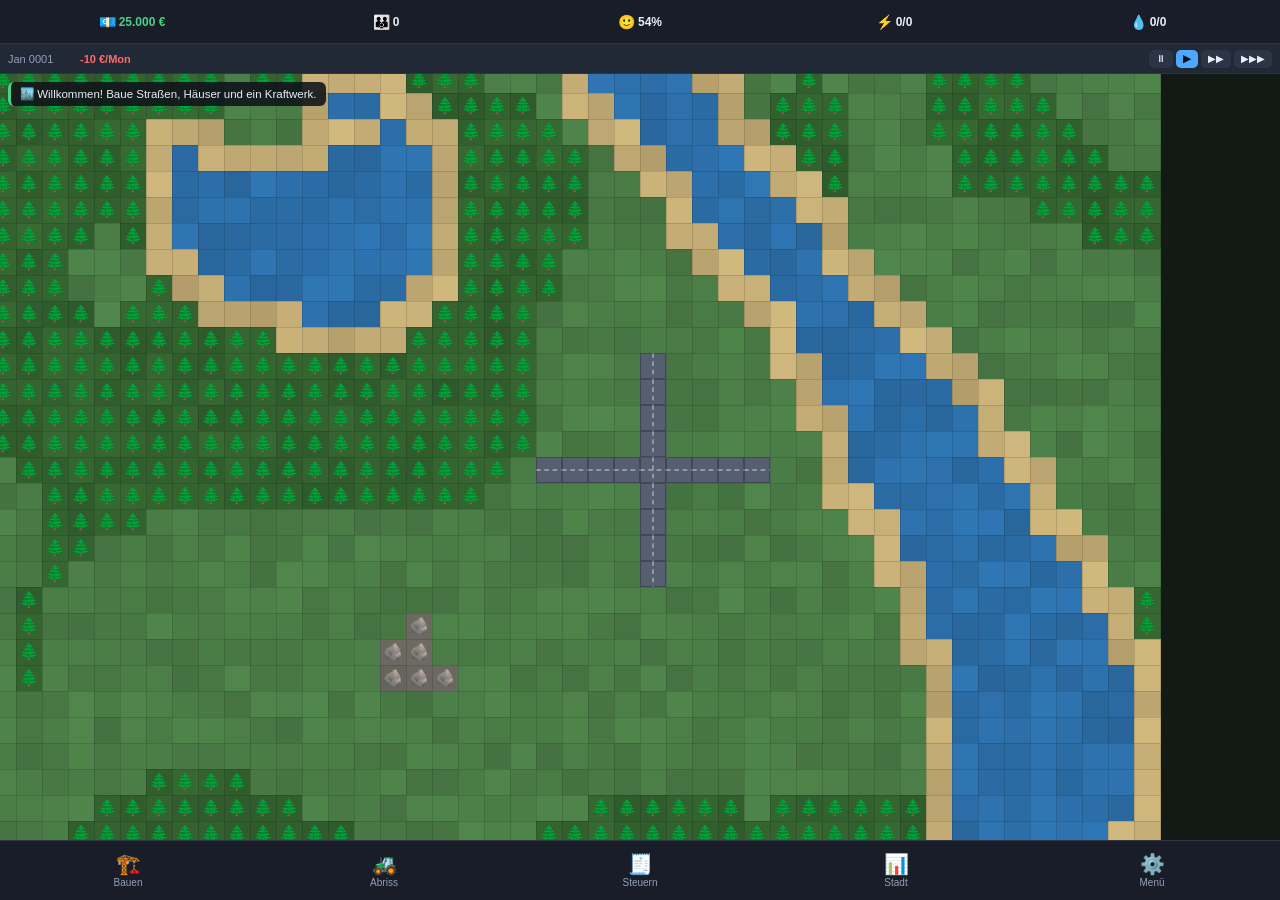
==== commit 7e411b0b: "index.html erkennt fehlende Nebendateien und sagt es Wird index.html allein geöffnet - etwa aus dem " ====
--- a/stadtbauer.html
+++ b/stadtbauer.html
@@ -487,6 +487,34 @@
 
 </div>
 
+<script>
+/* Sicherheitsnetz: Wird index.html allein geöffnet (z. B. aus dem Download-Ordner),
+   fehlen css/ und js/ – die Seite sähe dann aus wie ein Trümmerfeld. Lieber klar sagen,
+   was los ist. In stadtbauer.html ist alles eingebettet, dort greift die Prüfung nie. */
+window.addEventListener('load', function(){
+  var scrim = document.getElementById('scrim');
+  var cssOK = scrim && getComputedStyle(scrim).position === 'fixed';
+  var jsOK  = typeof Game !== 'undefined' && typeof UI !== 'undefined';
+  if(cssOK && jsOK) return;
+
+  var fehlt = [];
+  if(!cssOK) fehlt.push('css/style.css');
+  if(!jsOK)  fehlt.push('js/ (7 Dateien)');
+
+  document.body.innerHTML =
+    '<div style="font:15px/1.6 -apple-system,BlinkMacSystemFont,Roboto,sans-serif;' +
+    'background:#0f131a;color:#e8edf6;min-height:100vh;margin:0;padding:28px 22px;' +
+    '-webkit-text-size-adjust:100%">' +
+    '<h2 style="margin:0 0 14px;font-size:19px">🏙️ Stadtbauer lässt sich so nicht starten</h2>' +
+    '<p style="color:#93a0b8;margin:0 0 16px">Diese Datei ist nur das Gerüst. Es fehlt: <b style="color:#ff6b6b">' +
+    fehlt.join('</b>, <b style="color:#ff6b6b">') + '</b></p>' +
+    '<p style="margin:0 0 10px"><b>Am einfachsten:</b> nimm stattdessen <b style="color:#4ea8ff">stadtbauer.html</b>. ' +
+    'Da stecken CSS und JavaScript schon in der Datei drin – einfach öffnen, fertig.</p>' +
+    '<p style="color:#93a0b8;margin:0">Wenn du index.html benutzen willst, müssen der Ordner <b>css/</b> ' +
+    'und der Ordner <b>js/</b> direkt daneben liegen.</p>' +
+    '</div>';
+});
+</script>
 <script>
 /* ===== js/config.js ===== */
 /* ==========================================================
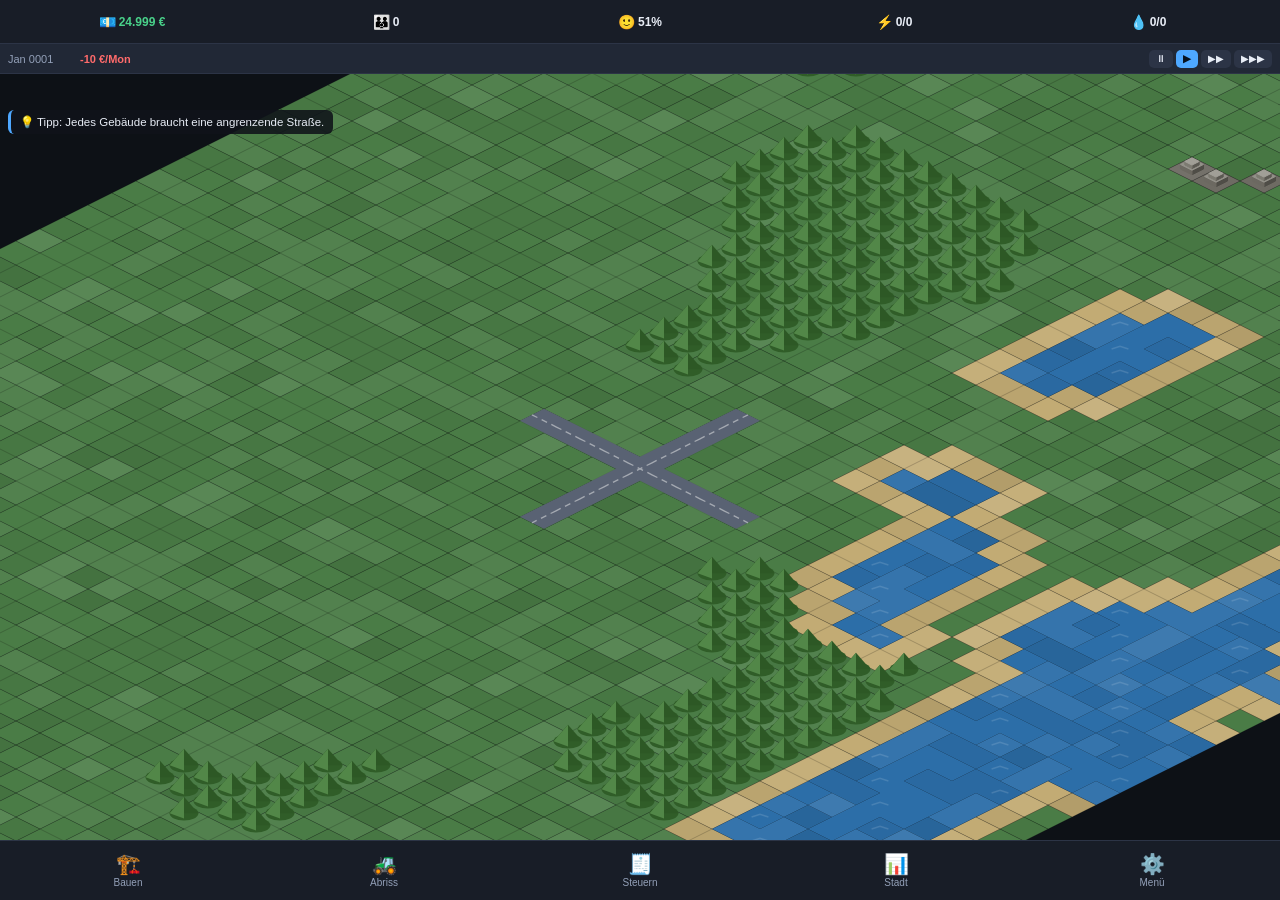
==== commit 1b1bf712: "Isometrische 3D-Darstellung statt Draufsicht Die Kamera blickt jetzt schräg von oben (2:1-Isometrie)" ====
--- a/stadtbauer.html
+++ b/stadtbauer.html
@@ -524,9 +524,13 @@
 const CONFIG = {
   MAP_W: 46,
   MAP_H: 74,
-  TILE: 26,             // Basis-Pixelgröße einer Kachel
-  MIN_ZOOM: 0.55,
-  MAX_ZOOM: 2.6,
+  // Isometrische Darstellung: eine Kachel ist eine Raute im Verhältnis 2:1.
+  // Dadurch sieht man von jedem Körper das Dach und genau zwei Seitenwände.
+  TILE_W: 48,           // Breite einer Kachelraute in Pixeln
+  TILE_H: 24,           // Höhe einer Kachelraute
+  STOREY: 13,           // Pixel je Stockwerk
+  MIN_ZOOM: 0.45,
+  MAX_ZOOM: 2.4,
   START_MONEY: 25000,
   DAY_MS: 900,          // Realzeit pro Spieltag bei Geschwindigkeit 1x
   DAYS_PER_MONTH: 30,
@@ -868,6 +872,90 @@
   },
 };
 
+/*  3D-Modelle
+    ------------------------------------------------------------------
+    h      Höhe in Stockwerken (1 Stockwerk = CONFIG.STOREY Pixel)
+    shape  Bauform:
+      box      Quader mit Flachdach          gable   Quader mit Satteldach
+      tower    schlanker Turm                slab    flache Platte
+      wind     Windrad (Mast + Rotor)        solar   Reihen von Solarpaneelen
+      chimney  Halle mit Schornsteinen       tank    Hochbehälter auf Stützen
+      tanks    liegende Rundbecken           dam     Staumauer
+      pool     abgesenktes Becken            field   Sportfläche
+      park     Grünfläche mit Bäumen         water   Wasserfläche
+      lot      Stellfläche mit Autos         shelter Wartehalle mit Dach
+      fountain Brunnen                       statue  Denkmal auf Sockel
+      tree     einzelner Baum                stalls  Marktstände
+      road     Fahrbahn                      cable   Leitungsmast
+    inset  Abstand zum Kachelrand (Anteil einer Kachel)
+    roofC  eigene Dachfarbe (sonst aus der Grundfarbe abgeleitet)
+*/
+const MODELS = {
+  road:            { shape:'road' },
+  bridge:          { shape:'road', bridge:true },
+  cable:           { shape:'cable', h:2.2 },
+
+  familienhaus:    { shape:'gable', h:1.1, inset:0.16, roofC:'#8d4a3c' },
+  reihenhaus:      { shape:'gable', h:1.3, inset:0.12, roofC:'#8d4a3c' },
+  wohnblock:       { shape:'box',   h:2.9, inset:0.12 },
+  hochhaus:        { shape:'tower', h:8.5, inset:0.14 },
+
+  windkraftwerk:   { shape:'wind',  h:5.0 },
+  solarkraftwerk:  { shape:'solar', h:0.6 },
+  kohlekraftwerk:  { shape:'chimney', h:2.4, inset:0.08 },
+  wasserkraftwerk: { shape:'dam',   h:2.0 },
+
+  wasserpumpe:     { shape:'box',   h:1.0, inset:0.18 },
+  wasserturm:      { shape:'tank',  h:4.6 },
+  klaeranlage:     { shape:'tanks', h:0.9 },
+
+  kindergarten:    { shape:'gable', h:1.0, inset:0.14, roofC:'#a8562f' },
+  grundschule:     { shape:'gable', h:1.5, inset:0.10, roofC:'#a8562f' },
+  gymnasium:       { shape:'box',   h:2.1, inset:0.10 },
+  universitaet:    { shape:'box',   h:2.6, inset:0.10 },
+  bibliothek:      { shape:'box',   h:1.6, inset:0.12 },
+
+  arztpraxis:      { shape:'gable', h:1.2, inset:0.16, roofC:'#9c3f46' },
+  krankenhaus:     { shape:'box',   h:3.4, inset:0.10 },
+  apotheke:        { shape:'gable', h:1.1, inset:0.18, roofC:'#9c3f46' },
+
+  polizeiwache:    { shape:'box',   h:1.7, inset:0.12 },
+  feuerwehr:       { shape:'gable', h:1.7, inset:0.10, roofC:'#7d2f20' },
+  gefaengnis:      { shape:'box',   h:2.0, inset:0.06 },
+
+  spielplatz:      { shape:'field', h:0.2, ground:'#6ea75c' },
+  schwimmbad_klein:{ shape:'pool',  h:0.5 },
+  schwimmbad_gross:{ shape:'pool',  h:0.6 },
+  baggersee:       { shape:'water' },
+  sportplatz:      { shape:'field', h:0.15, ground:'#4e9a4a', lines:true },
+  stadtpark:       { shape:'park',  h:0.15 },
+  kino:            { shape:'box',   h:2.1, inset:0.12 },
+
+  bushaltestelle:  { shape:'shelter', h:0.9 },
+  busdepot:        { shape:'box',   h:1.3, inset:0.08 },
+  tramhaltestelle: { shape:'shelter', h:0.9 },
+  bahnhof:         { shape:'box',   h:2.3, inset:0.08 },
+
+  supermarkt:      { shape:'box',   h:1.4, inset:0.08 },
+  kaufhaus:        { shape:'box',   h:2.7, inset:0.08 },
+  bank:            { shape:'box',   h:2.3, inset:0.12 },
+  buero:           { shape:'tower', h:3.6, inset:0.14 },
+  markt:           { shape:'stalls', h:0.9 },
+
+  parkplatz:       { shape:'lot',   h:0.1 },
+  parkhaus:        { shape:'box',   h:2.2, inset:0.08, floors:true },
+
+  brunnen:         { shape:'fountain', h:0.7 },
+  statue:          { shape:'statue',   h:1.5 },
+  blumenbeet:      { shape:'field', h:0.12, ground:'#a8547f' },
+  baumallee:       { shape:'tree',  h:1.6 },
+  plaza:           { shape:'slab',  h:0.12 },
+};
+
+function modelOf(type){
+  return MODELS[type] || { shape:'box', h:1.5, inset:0.12 };
+}
+
 /* Reihenfolge im Baumenü festhalten */
 const BUILD_ORDER = Object.keys(BUILDINGS);
 
@@ -1854,7 +1942,22 @@
 <script>
 /* ===== js/render.js ===== */
 /* ==========================================================
-   render.js – Zeichnen von Karte, Gebäuden und Vorschau
+   render.js – Isometrische 3D-Darstellung
+
+   Projektion: klassische 2:1-Isometrie. Die Kamera blickt schräg
+   von oben auf die Stadt, so dass von jedem Körper das Dach und
+   genau zwei Seitenwände sichtbar sind – die zur +x-Achse (rechts
+   im Bild) und die zur +y-Achse (links im Bild).
+
+       Bildschirm-X = (tx - ty) * TILE_W/2
+       Bildschirm-Y = (tx + ty) * TILE_H/2 - Höhe
+
+   Eine Kachel (tx,ty) belegt das Einheitsquadrat
+   [tx, tx+1] x [ty, ty+1]. Seine vier Ecken heißen:
+       N = (tx,   ty  )   oben
+       E = (tx+1, ty  )   rechts
+       S = (tx+1, ty+1)   unten
+       W = (tx,   ty+1)   links
    ========================================================== */
 
 const Render = (() => {
@@ -1862,13 +1965,32 @@
   let canvas, ctx, dpr = 1;
   let vw = 0, vh = 0;                 // CSS-Pixel des Sichtbereichs
 
-  const cam = { x:0, y:0, zoom:1 };   // x/y = Weltkoordinate in der Bildmitte
+  /* Zeichenauflösung
+     Die Darstellung ist füllratengebunden: die Zahl der Bildpunkte
+     bestimmt die Bildrate, nicht die Zahl der Zeichenbefehle. Auf
+     Geräten mit hoher Pixeldichte wird deshalb gedrosselt und bei
+     Bedarf zusätzlich automatisch nachgeregelt. Die Bedienoberfläche
+     bleibt davon unberührt, sie ist gewöhnliches HTML. */
+  const MAX_PX = 2.0;                 // Obergrenze für den Zeichenmaßstab
+  let devicePR = 1;
+  let quality = 1;                    // 0,5 bis 1,0 – wird selbst geregelt
+  let drawMs = 0, drawN = 0;
+  let pendingScale = false;           // Umstellung erst zu Beginn des nächsten Bildes
+
+  /* Kamera: tx/ty ist die Kachelkoordinate in der Bildmitte.
+     Bewusst in Kacheln und nicht in Bildschirmpixeln – sonst würde jede
+     Zoomänderung den Blickpunkt mitverschieben. */
+  const cam = { tx:0, ty:0, zoom:1 };
 
   const opts = { grid:true, overlay:false };
 
-  let shade = null;                   // kleine Farbvariation je Kachel
-  let ghost = null;                   // { type, x, y, ok } Bauvorschau
-  let selected = null;                // markiertes Gebäude
+  let shade = null;                   // Farbvariation je Kachel
+  let ghost = null;                   // Bauvorschau
+  let selected = null;
+
+  /* Pro Bild berechnete Maße */
+  let hw = 24, hh = 12, sz = 13;      // halbe Kachelbreite/-höhe, Stockwerkhöhe
+  let spinT = 0;                      // Drehwinkel der Rotoren
 
   /* ---------------------------------------------------------
      Initialisierung
@@ -1886,329 +2008,1072 @@
     const n = Game.W * Game.H;
     shade = new Float32Array(n);
     for(let i = 0; i < n; i++){
-      const h = Math.sin(i * 12.9898) * 43758.5453;
-      shade[i] = (h - Math.floor(h)) * 0.16 - 0.08;
+      const h = Math.sin(i * 12.9898 + 7.233) * 43758.5453;
+      shade[i] = (h - Math.floor(h)) * 0.14 - 0.07;
     }
   }
 
   function resize(){
-    dpr = Math.min(window.devicePixelRatio || 1, 2.5);
+    devicePR = window.devicePixelRatio || 1;
     const r = canvas.parentElement.getBoundingClientRect();
     vw = r.width; vh = r.height;
+    applyScale();
+    clampCam();
+  }
+
+  function applyScale(){
+    dpr = Math.max(0.75, Math.min(devicePR, MAX_PX) * quality);
     canvas.width  = Math.round(vw * dpr);
     canvas.height = Math.round(vh * dpr);
     canvas.style.width = vw + 'px';
     canvas.style.height = vh + 'px';
     ctx.setTransform(dpr, 0, 0, dpr, 0, 0);
-    clampCam();
-  }
+    glyphCache.clear();
+    badgeCache.clear();
+    metrics();
+  }
+
+  /* Nachregelung: dauert das Zeichnen zu lang, sinkt die Auflösung;
+     ist Luft nach oben, steigt sie wieder. */
+  /* Gemessen wird der Abstand zwischen zwei Bildern, nicht die Dauer des
+     Zeichenaufrufs: der Browser schiebt die eigentliche Rasterung hinter
+     den Aufruf, weshalb eine Messung dort viel zu kurz ausfällt. */
+  const FRAME_OK = 17.5;              // flüssig, wenn der Abstand darunter liegt
+  const FRAME_SLOW = 21;              // darüber wird nachgeregelt
+  let lastFrame = 0, goodRuns = 0;
+
+  function autoQuality(){
+    const now = performance.now();
+    const gap = now - lastFrame;
+    lastFrame = now;
+    if(gap <= 0 || gap > 100) return;   // Pausen und Sprünge übergehen
+
+    drawMs += gap; drawN++;
+    if(drawN < 40) return;
+    const avg = drawMs / drawN;
+    drawMs = 0; drawN = 0;
+
+    if(avg > FRAME_SLOW && quality > 0.5){
+      // Der Aufwand wächst mit dem Quadrat des Maßstabs – die Wurzel aus
+      // dem Verhältnis trifft das Ziel in einem Schritt.
+      quality = Math.max(0.5, quality * Math.max(0.55, Math.sqrt(FRAME_OK / avg)));
+      pendingScale = true;
+      goodRuns = 0;
+    }else if(avg < FRAME_OK){
+      // Nur nach längerer Ruhe wieder anheben, sonst pendelt die Regelung
+      if(++goodRuns >= 10 && quality < 1){
+        quality = Math.min(1, quality * 1.12);
+        pendingScale = true;
+        goodRuns = 0;
+      }
+    }else goodRuns = 0;
+  }
+
+  function metrics(){
+    hw = CONFIG.TILE_W * cam.zoom / 2;
+    hh = CONFIG.TILE_H * cam.zoom / 2;
+    sz = CONFIG.STOREY * cam.zoom;
+  }
+
+  /* ---------------------------------------------------------
+     Projektion
+     --------------------------------------------------------- */
+  /* Kachelkoordinate + Höhe (in Stockwerken) -> Bildschirmpunkt */
+  function P(tx, ty, storeys){
+    const dx = tx - cam.tx, dy = ty - cam.ty;
+    return [
+      (dx - dy) * hw + vw / 2,
+      (dx + dy) * hh + vh / 2 - (storeys || 0) * sz
+    ];
+  }
+
+  /* Bildschirmpunkt -> Kachelkoordinate auf der Bodenebene */
+  function screenToTileF(sx, sy){
+    const wx = sx - vw / 2, wy = sy - vh / 2;
+    return [ cam.tx + (wx / hw + wy / hh) / 2,
+             cam.ty + (wy / hh - wx / hw) / 2 ];
+  }
+  function screenToTile(sx, sy){
+    const t = screenToTileF(sx, sy);
+    return [Math.floor(t[0]), Math.floor(t[1])];
+  }
+  /* Mittelpunkt einer Kachel auf dem Boden */
+  function tileToScreen(tx, ty){ return P(tx + 0.5, ty + 0.5, 0); }
 
   /* ---------------------------------------------------------
      Kamera
      --------------------------------------------------------- */
-  function tileSize(){ return CONFIG.TILE * cam.zoom; }
-
   function centerOn(tx, ty){
-    const ts = tileSize();
-    cam.x = tx * ts;
-    cam.y = ty * ts;
+    cam.tx = tx; cam.ty = ty;
     clampCam();
   }
 
   function clampCam(){
-    const ts = tileSize();
-    const worldW = Game.W * ts, worldH = Game.H * ts;
-    const marginX = Math.min(vw * 0.4, worldW);
-    const marginY = Math.min(vh * 0.4, worldH);
-    cam.x = Math.max(-marginX, Math.min(worldW + marginX, cam.x));
-    cam.y = Math.max(-marginY, Math.min(worldH + marginY, cam.y));
-  }
-
-  function screenToTile(sx, sy){
-    const ts = tileSize();
-    const wx = cam.x + (sx - vw / 2);
-    const wy = cam.y + (sy - vh / 2);
-    return [Math.floor(wx / ts), Math.floor(wy / ts)];
-  }
-
-  function tileToScreen(tx, ty){
-    const ts = tileSize();
-    return [tx * ts - cam.x + vw / 2, ty * ts - cam.y + vh / 2];
-  }
-
-  function pan(dx, dy){ cam.x -= dx; cam.y -= dy; clampCam(); }
+    const m = 6;   // wie weit man über den Rand hinausschauen darf
+    cam.tx = Math.max(-m, Math.min(Game.W + m, cam.tx));
+    cam.ty = Math.max(-m, Math.min(Game.H + m, cam.ty));
+  }
+
+  /* Bildschirmverschiebung in Kachelverschiebung umrechnen */
+  function pan(dx, dy){
+    cam.tx -= (dx / hw + dy / hh) / 2;
+    cam.ty -= (dy / hh - dx / hw) / 2;
+    clampCam();
+  }
 
   function zoomAt(sx, sy, factor){
     const before = screenToTileF(sx, sy);
     cam.zoom = Math.max(CONFIG.MIN_ZOOM, Math.min(CONFIG.MAX_ZOOM, cam.zoom * factor));
+    metrics();
     const after = screenToTileF(sx, sy);
-    const ts = tileSize();
-    cam.x += (before[0] - after[0]) * ts;
-    cam.y += (before[1] - after[1]) * ts;
+    cam.tx += before[0] - after[0];
+    cam.ty += before[1] - after[1];
     clampCam();
   }
 
-  function screenToTileF(sx, sy){
-    const ts = tileSize();
-    return [(cam.x + (sx - vw / 2)) / ts, (cam.y + (sy - vh / 2)) / ts];
+  /* Zoom setzen, ohne den Blickpunkt zu verlieren */
+  function setZoom(z){
+    cam.zoom = Math.max(CONFIG.MIN_ZOOM, Math.min(CONFIG.MAX_ZOOM, z));
+    metrics();
   }
 
   /* ---------------------------------------------------------
-     Farbhilfen
+     Farben
      --------------------------------------------------------- */
-  function shadeColor(hex, amt){
-    const n = parseInt(hex.slice(1), 16);
-    let r = (n >> 16) & 255, g = (n >> 8) & 255, b = n & 255;
-    r = Math.max(0, Math.min(255, Math.round(r * (1 + amt))));
-    g = Math.max(0, Math.min(255, Math.round(g * (1 + amt))));
-    b = Math.max(0, Math.min(255, Math.round(b * (1 + amt))));
-    return `rgb(${r},${g},${b})`;
-  }
-
-  function roundRect(x, y, w, h, r){
-    const rr = Math.min(r, w / 2, h / 2);
+  const colCache = new Map();
+
+  /* Liefert wieder Hex zurück, damit sich Tönungen verschachteln lassen –
+     tint(tint(c, a), b) muss funktionieren, sonst entstehen ungültige
+     Farbwerte und die Fläche behält stillschweigend die vorige Farbe. */
+  function tint(col, amt){
+    const key = col + '|' + amt;
+    const hit = colCache.get(key);
+    if(hit) return hit;
+
+    let r, g, b;
+    if(col.charCodeAt(0) === 35){            // '#rrggbb'
+      const n = parseInt(col.slice(1), 16);
+      r = (n >> 16) & 255; g = (n >> 8) & 255; b = n & 255;
+    }else{                                    // 'rgb(r,g,b)'
+      const m = col.match(/(\d+)\D+(\d+)\D+(\d+)/);
+      if(m){ r = +m[1]; g = +m[2]; b = +m[3]; }
+      else { r = g = b = 128; }
+    }
+
+    if(amt >= 0){
+      r += (255 - r) * amt; g += (255 - g) * amt; b += (255 - b) * amt;
+    }else{
+      r *= (1 + amt); g *= (1 + amt); b *= (1 + amt);
+    }
+    const h = v => Math.max(0, Math.min(255, Math.round(v))).toString(16).padStart(2, '0');
+    const c = '#' + h(r) + h(g) + h(b);
+    colCache.set(key, c);
+    return c;
+  }
+
+  /* Licht kommt von links oben: linke Wand hell, rechte Wand dunkel */
+  const FACE_TOP   =  0.20;
+  const FACE_LEFT  = -0.10;
+  const FACE_RIGHT = -0.34;
+
+  /* ---------------------------------------------------------
+     Glyph-Zwischenspeicher
+
+     Emoji sind Farbgrafiken; sie bei jedem Bild neu zu rastern kostet
+     ein Vielfaches einer gefüllten Fläche. Jedes Zeichen wird deshalb
+     einmal je Größenstufe in eine kleine Hilfsfläche gezeichnet und
+     danach nur noch kopiert.
+     --------------------------------------------------------- */
+  const glyphCache = new Map();
+
+  function glyph(ch, px){
+    const size = Math.max(8, Math.round(px / 4) * 4);      // Größenstufen à 4 px
+    const key = ch + '|' + size;
+    let g = glyphCache.get(key);
+    if(g) return g;
+
+    const pad = Math.ceil(size * 0.25);
+    const dim = size + pad * 2;
+    const cv = document.createElement('canvas');
+    cv.width = cv.height = Math.ceil(dim * dpr);
+    const c2 = cv.getContext('2d');
+    c2.scale(dpr, dpr);
+    c2.textAlign = 'center';
+    c2.textBaseline = 'middle';
+    c2.fillStyle = '#f2f5fa';
+    c2.font = `${size}px system-ui, "Apple Color Emoji", "Noto Color Emoji", sans-serif`;
+    c2.fillText(ch, dim / 2, dim / 2);
+
+    g = { cv, dim };
+    if(glyphCache.size > 400) glyphCache.clear();
+    glyphCache.set(key, g);
+    return g;
+  }
+
+  function drawGlyph(ch, px, cx, cy, alpha){
+    const g = glyph(ch, px);
+    if(alpha !== undefined) ctx.globalAlpha = alpha;
+    ctx.drawImage(g.cv, cx - g.dim / 2, cy - g.dim / 2, g.dim, g.dim);
+    if(alpha !== undefined) ctx.globalAlpha = 1;
+  }
+
+  /* ---------------------------------------------------------
+     Zeichen-Grundbausteine
+     --------------------------------------------------------- */
+  function poly(pts, color, seam){
     ctx.beginPath();
-    ctx.moveTo(x + rr, y);
-    ctx.arcTo(x + w, y, x + w, y + h, rr);
-    ctx.arcTo(x + w, y + h, x, y + h, rr);
-    ctx.arcTo(x, y + h, x, y, rr);
-    ctx.arcTo(x, y, x + w, y, rr);
+    ctx.moveTo(pts[0][0], pts[0][1]);
+    for(let i = 1; i < pts.length; i++) ctx.lineTo(pts[i][0], pts[i][1]);
     ctx.closePath();
+    ctx.fillStyle = color;
+    ctx.fill();
+    if(seam){                       // schließt Haarrisse zwischen Flächen
+      ctx.strokeStyle = color;
+      ctx.lineWidth = 1;
+      ctx.stroke();
+    }
+  }
+
+  /* Raute in einen vorhandenen Pfad legen – erlaubt das Bündeln vieler
+     Kacheln in einen einzigen Füllvorgang. Aneinandergrenzende Rauten im
+     selben Pfad verschmelzen, dadurch entstehen auch keine Haarrisse. */
+  function addDiamond(path, x0, y0, x1, y1, z){
+    const a = P(x0,y0,z), b = P(x1,y0,z), c = P(x1,y1,z), d = P(x0,y1,z);
+    path.moveTo(a[0], a[1]);
+    path.lineTo(b[0], b[1]);
+    path.lineTo(c[0], c[1]);
+    path.lineTo(d[0], d[1]);
+    path.closePath();
+  }
+
+  function addQuad(path, p0, p1, p2, p3){
+    path.moveTo(p0[0], p0[1]);
+    path.lineTo(p1[0], p1[1]);
+    path.lineTo(p2[0], p2[1]);
+    path.lineTo(p3[0], p3[1]);
+    path.closePath();
+  }
+
+  /* Waagerechte Raute (Boden, Dach, Deckel) */
+  function diamond(x0, y0, x1, y1, z, color, seam){
+    poly([P(x0,y0,z), P(x1,y0,z), P(x1,y1,z), P(x0,y1,z)], color, seam);
+  }
+
+  /* Quader zwischen zwei Höhen. Gezeichnet werden nur die beiden
+     sichtbaren Wände und das Dach. */
+  function box(x0, y0, x1, y1, zBot, zTop, base, roofColor){
+    const Et = P(x1,y0,zTop), St = P(x1,y1,zTop), Wt = P(x0,y1,zTop), Nt = P(x0,y0,zTop);
+    const Eb = P(x1,y0,zBot), Sb = P(x1,y1,zBot), Wb = P(x0,y1,zBot);
+
+    poly([Et, St, Sb, Eb], tint(base, FACE_RIGHT), true);   // Wand zur +x-Seite
+    poly([Wt, St, Sb, Wb], tint(base, FACE_LEFT),  true);   // Wand zur +y-Seite
+    poly([Nt, Et, St, Wt], roofColor || tint(base, FACE_TOP), true);
+  }
+
+  /* Satteldach über der Grundfläche */
+  function gableRoof(x0, y0, x1, y1, zTop, ridge, color){
+    const wide = (x1 - x0) >= (y1 - y0);
+    const light = tint(color, 0.12), dark = tint(color, -0.22);
+    if(wide){
+      const ym = (y0 + y1) / 2, zr = zTop + ridge;
+      // hintere Schräge (von oben sichtbar), dann vordere, dann Giebel
+      poly([P(x0,y0,zTop), P(x1,y0,zTop), P(x1,ym,zr), P(x0,ym,zr)], light, true);
+      poly([P(x0,y1,zTop), P(x1,y1,zTop), P(x1,ym,zr), P(x0,ym,zr)], dark, true);
+      poly([P(x1,y0,zTop), P(x1,y1,zTop), P(x1,ym,zr)], tint(color, -0.34), true);
+    }else{
+      const xm = (x0 + x1) / 2, zr = zTop + ridge;
+      poly([P(x0,y0,zTop), P(x0,y1,zTop), P(xm,y1,zr), P(xm,y0,zr)], light, true);
+      poly([P(x1,y0,zTop), P(x1,y1,zTop), P(xm,y1,zr), P(xm,y0,zr)], dark, true);
+      poly([P(x0,y1,zTop), P(x1,y1,zTop), P(xm,y1,zr)], tint(color, -0.34), true);
+    }
+  }
+
+  /* Stehender Zylinder, genähert über die Silhouette */
+  function cylinder(cx, cy, r, zBot, zTop, base){
+    const top = P(cx, cy, zTop), bot = P(cx, cy, zBot);
+    const rx = r * hw * 2, ry = r * hh * 2;
+
+    // Mantel
+    const g = ctx.createLinearGradient(top[0] - rx, 0, top[0] + rx, 0);
+    g.addColorStop(0,   tint(base, -0.06));
+    g.addColorStop(0.45,tint(base,  0.06));
+    g.addColorStop(1,   tint(base, -0.38));
+    ctx.beginPath();
+    ctx.moveTo(top[0] - rx, top[1]);
+    ctx.lineTo(top[0] - rx, bot[1]);
+    ctx.ellipse(bot[0], bot[1], rx, ry, 0, Math.PI, 0, true);
+    ctx.lineTo(top[0] + rx, top[1]);
+    ctx.closePath();
+    ctx.fillStyle = g;
+    ctx.fill();
+
+    // Deckel
+    ctx.beginPath();
+    ctx.ellipse(top[0], top[1], rx, ry, 0, 0, Math.PI * 2);
+    ctx.fillStyle = tint(base, FACE_TOP);
+    ctx.fill();
+  }
+
+  /* Kegel (Baumkrone) */
+  function cone(cx, cy, r, zBot, zTop, base){
+    const apex = P(cx, cy, zTop), b = P(cx, cy, zBot);
+    const rx = r * hw * 2, ry = r * hh * 2;
+    ctx.beginPath();
+    ctx.ellipse(b[0], b[1], rx, ry, 0, 0, Math.PI * 2);
+    ctx.fillStyle = tint(base, -0.24);
+    ctx.fill();
+    ctx.beginPath();
+    ctx.moveTo(b[0] - rx, b[1]);
+    ctx.lineTo(apex[0], apex[1]);
+    ctx.lineTo(b[0] + rx, b[1]);
+    ctx.closePath();
+    ctx.fillStyle = tint(base, -0.28);
+    ctx.fill();
+    ctx.beginPath();                    // beleuchtete linke Hälfte
+    ctx.moveTo(b[0] - rx, b[1]);
+    ctx.lineTo(apex[0], apex[1]);
+    ctx.lineTo(b[0], b[1] + ry * 0.7);
+    ctx.closePath();
+    ctx.fillStyle = tint(base, 0.10);
+    ctx.fill();
   }
 
   /* ---------------------------------------------------------
      Hauptzeichnung
      --------------------------------------------------------- */
   function draw(){
+    // Eine Größenänderung leert den Zeichenpuffer. Sie muss deshalb hier
+    // stehen und nicht in der Regelung selbst – sonst bliebe genau ein
+    // Bild lang der leere Hintergrund sichtbar.
+    if(pendingScale){ pendingScale = false; applyScale(); }
+
+    metrics();
     const st = Game.state;
-    const ts = tileSize();
-
-    ctx.fillStyle = '#131a15';
+    spinT = (performance.now() / 1000) * 1.6 * (st.speed > 0 ? 1 : 0.15);
+
+    ctx.fillStyle = '#0d1116';
     ctx.fillRect(0, 0, vw, vh);
 
-    // Sichtbarer Kachelbereich
-    const x0 = Math.max(0, Math.floor((cam.x - vw / 2) / ts));
-    const y0 = Math.max(0, Math.floor((cam.y - vh / 2) / ts));
-    const x1 = Math.min(Game.W - 1, Math.ceil((cam.x + vw / 2) / ts));
-    const y1 = Math.min(Game.H - 1, Math.ceil((cam.y + vh / 2) / ts));
-
-    const ox = -cam.x + vw / 2;
-    const oy = -cam.y + vh / 2;
-
-    /* --- Terrain --- */
+    // Sichtbarer Kachelbereich: Bildschirmecken zurückrechnen
+    const c = [screenToTileF(0,0), screenToTileF(vw,0),
+               screenToTileF(0,vh), screenToTileF(vw,vh)];
+    let x0 = Infinity, x1 = -Infinity, y0 = Infinity, y1 = -Infinity;
+    for(const [a,b] of c){
+      if(a < x0) x0 = a; if(a > x1) x1 = a;
+      if(b < y0) y0 = b; if(b > y1) y1 = b;
+    }
+    // Zuschlag für hohe Bauten, die von weiter unten ins Bild ragen
+    const tall = Math.ceil((12 * sz) / (2 * hh)) + 2;
+    x0 = Math.max(0, Math.floor(x0) - 1);
+    y0 = Math.max(0, Math.floor(y0) - 1);
+    x1 = Math.min(Game.W - 1, Math.ceil(x1) + tall);
+    y1 = Math.min(Game.H - 1, Math.ceil(y1) + tall);
+
+    drawGround(st, x0, y0, x1, y1);
+    drawObjects(st, x0, y0, x1, y1);
+    if(ghost) drawGhost();
+    drawSelection();
+
+    autoQuality();
+  }
+
+  /* ---------------- Bodenebene ---------------- */
+  function drawGround(st, x0, y0, x1, y1){
+    const flats = [];                 // Straßen, Brücken und Wasserflächen
+    const batch = new Map();          // Farbe -> Pfad
+    const gridPath = (opts.grid && hh > 6) ? new Path2D() : null;
+    const wavePath = (hh > 7) ? new Path2D() : null;
+
+    const path = col => {
+      let pp = batch.get(col);
+      if(!pp){ pp = new Path2D(); batch.set(col, pp); }
+      return pp;
+    };
+
     for(let ty = y0; ty <= y1; ty++){
       for(let tx = x0; tx <= x1; tx++){
         const i = ty * Game.W + tx;
+        const p = P(tx, ty, 0);
+        if(p[0] < -hw * 2 || p[0] > vw + hw * 2 || p[1] < -hh * 2 || p[1] > vh + hh * 4) continue;
+
         const t = st.tiles[i];
-        ctx.fillStyle = shadeColor(TERRAIN_COLORS[t], shade[i]);
-        ctx.fillRect(Math.floor(tx * ts + ox), Math.floor(ty * ts + oy),
-                     Math.ceil(ts) + 1, Math.ceil(ts) + 1);
-      }
-    }
-
-    /* --- Bäume/Felsen als kleine Symbole --- */
-    if(ts > 13){
-      ctx.textAlign = 'center';
-      ctx.textBaseline = 'middle';
-      ctx.font = `${Math.round(ts * 0.62)}px system-ui, sans-serif`;
-      for(let ty = y0; ty <= y1; ty++){
-        for(let tx = x0; tx <= x1; tx++){
-          const i = ty * Game.W + tx;
-          const t = st.tiles[i];
-          if(t !== T.TREE && t !== T.ROCK) continue;
-          if(st.occ[i] !== -1) continue;
-          ctx.globalAlpha = 0.9;
-          ctx.fillText(t === T.TREE ? '🌲' : '🪨',
-                       tx * ts + ox + ts / 2, ty * ts + oy + ts / 2 + 1);
-          ctx.globalAlpha = 1;
+        const bi = st.occ[i];
+        const b  = bi >= 0 ? st.buildings[bi] : null;
+
+        // Farbstufen grob quantisieren, damit möglichst viele Kacheln
+        // im selben Pfad landen
+        const baseCol = (t === T.TREE) ? TERRAIN_COLORS[T.GRASS] : TERRAIN_COLORS[t];
+        addDiamond(path(tint(baseCol, Math.round(shade[i] * 24) / 24)), tx, ty, tx + 1, ty + 1, 0);
+
+        if(t === T.WATER && wavePath && ((tx * 7 + ty * 3) % 5 === 0)){
+          const w = P(tx + 0.5, ty + 0.5, 0);
+          wavePath.moveTo(w[0] - hw * 0.35, w[1]);
+          wavePath.lineTo(w[0], w[1] - hh * 0.22);
+          wavePath.lineTo(w[0] + hw * 0.35, w[1]);
         }
-      }
-    }
-
-    /* --- Raster --- */
-    if(opts.grid && ts > 11){
-      ctx.strokeStyle = 'rgba(0,0,0,.13)';
+
+        if(gridPath && t !== T.WATER && !b)
+          addDiamond(gridPath, tx, ty, tx + 1, ty + 1, 0);
+
+        if(b && b.x === tx && b.y === ty){
+          const sh = modelOf(b.type).shape;
+          if(sh === 'road' || sh === 'water') flats.push(b);
+        }
+      }
+    }
+
+    for(const [col, pp] of batch){ ctx.fillStyle = col; ctx.fill(pp); }
+
+    if(gridPath){
+      ctx.strokeStyle = 'rgba(0,0,0,.10)';
       ctx.lineWidth = 1;
-      ctx.beginPath();
-      for(let tx = x0; tx <= x1 + 1; tx++){
-        const px = Math.floor(tx * ts + ox) + 0.5;
-        ctx.moveTo(px, y0 * ts + oy); ctx.lineTo(px, (y1 + 1) * ts + oy);
-      }
-      for(let ty = y0; ty <= y1 + 1; ty++){
-        const py = Math.floor(ty * ts + oy) + 0.5;
-        ctx.moveTo(x0 * ts + ox, py); ctx.lineTo((x1 + 1) * ts + ox, py);
-      }
-      ctx.stroke();
-    }
-
-    /* --- Gebäude --- */
-    drawBuildings(x0, y0, x1, y1, ts, ox, oy);
-
-    /* --- Bauvorschau --- */
-    if(ghost) drawGhost(ts, ox, oy);
-
-    /* --- Auswahlrahmen --- */
-    if(selected && Game.state.buildings[selected.id] === selected){
-      const [sx, sy] = [selected.x * ts + ox, selected.y * ts + oy];
-      ctx.strokeStyle = '#ffffff';
-      ctx.lineWidth = 2;
-      ctx.setLineDash([5, 4]);
-      ctx.strokeRect(sx + 1, sy + 1, selected.w * ts - 2, selected.h * ts - 2);
-      ctx.setLineDash([]);
-    }
-  }
-
-  function drawBuildings(x0, y0, x1, y1, ts, ox, oy){
-    const list = Game.state.buildings;
-    ctx.textAlign = 'center';
-    ctx.textBaseline = 'middle';
-
-    for(let k = 0; k < list.length; k++){
-      const b = list[k];
+      ctx.stroke(gridPath);
+    }
+    if(wavePath){
+      ctx.strokeStyle = 'rgba(255,255,255,.13)';
+      ctx.lineWidth = Math.max(1, hh * 0.13);
+      ctx.stroke(wavePath);
+    }
+
+    // Fahrbahnflächen ebenfalls gebündelt, Markierungen in einem Zug
+    if(flats.length){
+      const surf = new Map();
+      const marks = new Path2D();
+      const bridges = [];
+      for(const b of flats){
+        const mdl = modelOf(b.type);
+        if(mdl.shape === 'water'){ drawWaterPatch(b); continue; }
+        if(mdl.bridge){ bridges.push(b); continue; }
+        const col = tint(BUILDINGS[b.type].color, 0.02);
+        let pp = surf.get(col);
+        if(!pp){ pp = new Path2D(); surf.set(col, pp); }
+        addDiamond(pp, b.x, b.y, b.x + 1, b.y + 1, 0.015);
+        if(hh >= 6) roadMarks(marks, b, 0.015);
+      }
+      for(const [col, pp] of surf){ ctx.fillStyle = col; ctx.fill(pp); }
+      for(const b of bridges) drawRoad(b, modelOf(b.type));
+
+      if(hh >= 6){
+        ctx.strokeStyle = 'rgba(240,240,240,.5)';
+        ctx.lineWidth = Math.max(1, hh * 0.11);
+        ctx.setLineDash([hh * 0.5, hh * 0.4]);
+        ctx.stroke(marks);
+        ctx.setLineDash([]);
+      }
+    }
+  }
+
+  /* Mittelstriche einer Fahrbahn in einen Sammelpfad legen */
+  function roadMarks(path, b, z){
+    const tx = b.x, ty = b.y;
+    const n = Game.isRoadTile(tx, ty - 1), s2 = Game.isRoadTile(tx, ty + 1);
+    const w = Game.isRoadTile(tx - 1, ty), e = Game.isRoadTile(tx + 1, ty);
+    if(n || s2){
+      const a = P(tx + 0.5, ty, z), c = P(tx + 0.5, ty + 1, z);
+      path.moveTo(a[0], a[1]); path.lineTo(c[0], c[1]);
+    }
+    if(w || e){
+      const a = P(tx, ty + 0.5, z), c = P(tx + 1, ty + 0.5, z);
+      path.moveTo(a[0], a[1]); path.lineTo(c[0], c[1]);
+    }
+    if(!n && !s2 && !w && !e){
+      const a = P(tx + 0.3, ty + 0.5, z), c = P(tx + 0.7, ty + 0.5, z);
+      path.moveTo(a[0], a[1]); path.lineTo(c[0], c[1]);
+    }
+  }
+
+  /* Fahrbahn mit Anschlüssen und Mittelstrich */
+  function drawRoad(b, mdl){
+    const d = BUILDINGS[b.type];
+    const z = mdl.bridge ? 0.06 : 0.015;
+    const tx = b.x, ty = b.y;
+
+    if(mdl.bridge){
+      // Brückenkörper mit sichtbarer Unterkante
+      box(tx + 0.04, ty + 0.04, tx + 0.96, ty + 0.96, -0.12, z, '#6b7280');
+    }else{
+      diamond(tx, ty, tx + 1, ty + 1, z, tint(d.color, 0.02), true);
+    }
+
+    if(hh < 6) return;
+    const n = Game.isRoadTile(tx, ty - 1), s = Game.isRoadTile(tx, ty + 1);
+    const w = Game.isRoadTile(tx - 1, ty), e = Game.isRoadTile(tx + 1, ty);
+
+    ctx.strokeStyle = 'rgba(240,240,240,.5)';
+    ctx.lineWidth = Math.max(1, hh * 0.11);
+    ctx.setLineDash([hh * 0.5, hh * 0.4]);
+    ctx.beginPath();
+    if(n || s){
+      const a = P(tx + 0.5, ty, z), bb = P(tx + 0.5, ty + 1, z);
+      ctx.moveTo(a[0], a[1]); ctx.lineTo(bb[0], bb[1]);
+    }
+    if(w || e){
+      const a = P(tx, ty + 0.5, z), bb = P(tx + 1, ty + 0.5, z);
+      ctx.moveTo(a[0], a[1]); ctx.lineTo(bb[0], bb[1]);
+    }
+    if(!n && !s && !w && !e){
+      const a = P(tx + 0.3, ty + 0.5, z), bb = P(tx + 0.7, ty + 0.5, z);
+      ctx.moveTo(a[0], a[1]); ctx.lineTo(bb[0], bb[1]);
+    }
+    ctx.stroke();
+    ctx.setLineDash([]);
+
+    if(mdl.bridge && hh > 8){        // Geländer
+      ctx.strokeStyle = 'rgba(225,230,240,.75)';
+      ctx.lineWidth = Math.max(1, hh * 0.09);
+      for(const yy of [0.06, 0.94]){
+        const a = P(tx + 0.06, ty + yy, z + 0.14), bb = P(tx + 0.94, ty + yy, z + 0.14);
+        ctx.beginPath(); ctx.moveTo(a[0], a[1]); ctx.lineTo(bb[0], bb[1]); ctx.stroke();
+      }
+    }
+  }
+
+  function drawWaterPatch(b){
+    diamond(b.x, b.y, b.x + b.w, b.y + b.h, -0.06, '#2a6ba5', true);
+    diamond(b.x + 0.1, b.y + 0.1, b.x + b.w - 0.1, b.y + b.h - 0.1, -0.05, '#3a86c4', true);
+  }
+
+  /* ---------------- Aufbauten ---------------- */
+  function drawObjects(st, x0, y0, x1, y1){
+    const items = [];
+
+    // Bäume und Felsen auf freien Kacheln
+    for(let ty = y0; ty <= y1; ty++){
+      for(let tx = x0; tx <= x1; tx++){
+        const i = ty * Game.W + tx;
+        if(st.occ[i] !== -1) continue;
+        const t = st.tiles[i];
+        if(t !== T.TREE && t !== T.ROCK) continue;
+        items.push({ d: tx + ty + 2, nat: t, x: tx, y: ty });
+      }
+    }
+
+    // Gebäude, die in den Sichtbereich ragen
+    for(const b of st.buildings){
       if(!b) continue;
       if(b.x > x1 || b.y > y1 || b.x + b.w <= x0 || b.y + b.h <= y0) continue;
-
-      const d = BUILDINGS[b.type];
-      const px = b.x * ts + ox, py = b.y * ts + oy;
-      const pw = b.w * ts, ph = b.h * ts;
-
-      if(d.net === 'road'){ drawRoad(b, px, py, ts); continue; }
-      if(d.net === 'cable'){ drawCable(b, px, py, ts); continue; }
-
-      // Gebäudekörper – leicht eingerückt, damit der Untergrund durchscheint
-      const pad = Math.max(1, ts * 0.09);
-      const bx = px + pad, by = py + pad;
-      const bw = pw - pad * 2, bh = ph - pad * 2;
-      const rad = Math.max(2, ts * 0.14);
-
-      ctx.fillStyle = 'rgba(0,0,0,.28)';
-      roundRect(bx + pad * 0.5, by + pad * 0.7, bw, bh, rad);
-      ctx.fill();
-
-      ctx.fillStyle = d.color || '#8a8a8a';
-      roundRect(bx, by, bw, bh, rad);
-      ctx.fill();
-
-      // Dachkante als Lichtkante
-      ctx.fillStyle = 'rgba(255,255,255,.13)';
-      roundRect(bx, by, bw, Math.max(1.5, bh * 0.22), rad);
-      ctx.fill();
-
-      // Symbol
-      if(ts > 11){
-        const fs = Math.min(bw, bh) * 0.6;
-        ctx.font = `${Math.round(fs)}px system-ui, "Apple Color Emoji", sans-serif`;
-        ctx.fillText(d.icon, px + pw / 2, py + ph / 2);
-      }
-
-      // Versorgungs-Ansicht
-      if(opts.overlay){
-        let tint = null;
-        if(b.powerIsolated || b.waterIsolated) tint = 'rgba(255,140,40,.5)';
-        else if(!b.roadOK) tint = 'rgba(255,70,70,.45)';
-        else if(!b.powered) tint = 'rgba(255,210,60,.45)';
-        else if(!b.watered) tint = 'rgba(70,150,255,.45)';
-        if(tint){
-          ctx.fillStyle = tint;
-          roundRect(bx, by, bw, bh, rad);
+      const mdl = modelOf(b.type);
+      if(mdl.shape === 'road' || mdl.shape === 'water') continue;
+      items.push({ d: b.x + b.w + b.y + b.h, b, mdl });
+    }
+
+    // Maleralgorithmus: von hinten nach vorn
+    items.sort((a, b2) => a.d - b2.d);
+
+    for(const it of items){
+      if(it.nat !== undefined){
+        if(it.nat === T.TREE) natureTree(it.x, it.y);
+        else natureRock(it.x, it.y);
+      }else{
+        drawBuilding(it.b, it.mdl);
+      }
+    }
+  }
+
+  function natureTree(tx, ty){
+    const cx = tx + 0.5, cy = ty + 0.5;
+    box(cx - 0.07, cy - 0.07, cx + 0.07, cy + 0.07, 0, 0.35, '#6b4a2c');
+    cone(cx, cy, 0.30, 0.28, 1.55, '#3f7a34');
+  }
+
+  function natureRock(tx, ty){
+    const cx = tx + 0.5, cy = ty + 0.5;
+    box(cx - 0.24, cy - 0.24, cx + 0.24, cy + 0.24, 0, 0.35, '#78756c');
+    box(cx - 0.14, cy - 0.14, cx + 0.16, cy + 0.16, 0.33, 0.6, '#8a877d');
+  }
+
+  /* ---------------- Gebäudekörper ---------------- */
+  function drawBuilding(b, mdl){
+    const d = BUILDINGS[b.type];
+    const ins = mdl.inset !== undefined ? mdl.inset : 0.12;
+    const x0 = b.x + ins, y0 = b.y + ins;
+    const x1 = b.x + b.w - ins, y1 = b.y + b.h - ins;
+    const h = mdl.h || 1.5;
+    const base = d.color || '#8a8a8a';
+
+    switch(mdl.shape){
+      case 'gable':
+        box(x0, y0, x1, y1, 0, h, base);
+        gableRoof(x0 - 0.04, y0 - 0.04, x1 + 0.04, y1 + 0.04, h,
+                  Math.min(0.75, 0.30 + Math.min(b.w, b.h) * 0.16),
+                  mdl.roofC || tint(base, -0.32));
+        windows(b, x0, y0, x1, y1, h, base);
+        break;
+
+      case 'tower': {
+        box(x0, y0, x1, y1, 0, h, base);
+        const k = 0.10;
+        box(x0 + k, y0 + k, x1 - k, y1 - k, h, h + 0.45, tint(base, -0.12));
+        windows(b, x0, y0, x1, y1, h, base);
+        break;
+      }
+
+      case 'slab':
+        box(x0, y0, x1, y1, 0, h, base);
+        break;
+
+      case 'wind': {
+        const cx = b.x + b.w / 2, cy = b.y + b.h / 2;
+        box(cx - 0.20, cy - 0.20, cx + 0.20, cy + 0.20, 0, 0.18, '#c9ced6');
+        cylinder(cx, cy, 0.075, 0.1, h, '#e7ebf1');
+        const hub = P(cx, cy, h);
+        const R = Math.max(6, hw * 0.85);
+        // Jedes Rad dreht mit eigener Phase, sonst wirkt der Park wie ein Standbild
+        const spin = spinT * (0.55 + ((b.x * 7 + b.y * 3) % 5) * 0.09)
+                   + (b.x * 1.7 + b.y * 2.3);
+        ctx.strokeStyle = '#f2f5f9';
+        ctx.lineWidth = Math.max(1.6, hw * 0.075);
+        ctx.lineCap = 'round';
+        for(let k = 0; k < 3; k++){
+          const a = spin + k * (Math.PI * 2 / 3);
+          ctx.beginPath();
+          ctx.moveTo(hub[0], hub[1]);
+          ctx.lineTo(hub[0] + Math.cos(a) * R, hub[1] + Math.sin(a) * R * 0.92);
+          ctx.stroke();
+        }
+        ctx.lineCap = 'butt';
+        ctx.beginPath();
+        ctx.arc(hub[0], hub[1], Math.max(2, hw * 0.09), 0, Math.PI * 2);
+        ctx.fillStyle = '#aab2bd'; ctx.fill();
+        break;
+      }
+
+      case 'solar': {
+        diamond(b.x + 0.05, b.y + 0.05, b.x + b.w - 0.05, b.y + b.h - 0.05, 0.02, '#4b4f57', true);
+        const rows = Math.max(1, Math.round(b.h * 1.6));
+        for(let r = 0; r < rows; r++){
+          const yy = b.y + 0.18 + r * ((b.h - 0.3) / rows);
+          const yb = yy + (b.h - 0.3) / rows * 0.55;
+          // geneigtes Paneel: hinten hoch, vorn tief
+          poly([P(b.x + 0.12, yy, 0.62), P(b.x + b.w - 0.12, yy, 0.62),
+                P(b.x + b.w - 0.12, yb, 0.16), P(b.x + 0.12, yb, 0.16)],
+               '#2c4a8c', true);
+          poly([P(b.x + 0.12, yb, 0.16), P(b.x + b.w - 0.12, yb, 0.16),
+                P(b.x + b.w - 0.12, yb, 0), P(b.x + 0.12, yb, 0)],
+               '#7c828d', true);
+        }
+        break;
+      }
+
+      case 'chimney': {
+        box(x0, y0, x1, y1, 0, h, base);
+        const cx = b.x + b.w * 0.30, cy = b.y + b.h * 0.32;
+        cylinder(cx, cy, 0.16, h - 0.2, h + 2.6, '#8d8981');
+        cylinder(cx + 0.75, cy + 0.2, 0.14, h - 0.2, h + 2.1, '#8d8981');
+        // Rauchwolken
+        ctx.fillStyle = 'rgba(210,214,220,.42)';
+        for(let k = 0; k < 3; k++){
+          const p = P(cx, cy - k * 0.28, h + 2.7 + k * 0.55);
+          ctx.beginPath();
+          ctx.ellipse(p[0], p[1], hw * (0.22 + k * 0.09), hh * (0.3 + k * 0.12), 0, 0, Math.PI * 2);
           ctx.fill();
         }
-      }
-
-      // Statuszeichen
-      const isolated = b.powerIsolated || b.waterIsolated;
-      if((!b.active || isolated) && ts > 12){
-        const badge = isolated ? '🔌' : !b.roadOK ? '🚫' : (!b.powered ? '⚡' : '💧');
-        const bs = Math.max(9, Math.min(16, ts * 0.4));
-        ctx.font = `${Math.round(bs)}px system-ui, "Apple Color Emoji", sans-serif`;
-        ctx.fillStyle = 'rgba(0,0,0,.6)';
+        break;
+      }
+
+      case 'tank': {
+        const cx = b.x + b.w / 2, cy = b.y + b.h / 2;
+        for(const [ox, oy] of [[-0.26,-0.26],[0.26,-0.26],[-0.26,0.26],[0.26,0.26]])
+          box(cx + ox - 0.05, cy + oy - 0.05, cx + ox + 0.05, cy + oy + 0.05, 0, h - 1.1, '#9aa4b0');
+        cylinder(cx, cy, 0.40, h - 1.2, h, base);
+        cone(cx, cy, 0.40, h, h + 0.7, tint(base, -0.1));
+        break;
+      }
+
+      case 'tanks': {
+        const r = Math.min(b.w, b.h) * 0.24;
+        for(let i = 0; i < 2; i++){
+          for(let j = 0; j < 2; j++){
+            const cx = b.x + b.w * (0.28 + i * 0.44);
+            const cy = b.y + b.h * (0.30 + j * 0.42);
+            cylinder(cx, cy, r, 0, h, '#8b9a90');
+            const p = P(cx, cy, h);
+            ctx.beginPath();
+            ctx.ellipse(p[0], p[1], r * hw * 1.5, r * hh * 1.5, 0, 0, Math.PI * 2);
+            ctx.fillStyle = '#4e7f9c'; ctx.fill();
+          }
+        }
+        break;
+      }
+
+      case 'dam': {
+        box(b.x + 0.05, b.y + 0.05, b.x + b.w - 0.05, b.y + b.h * 0.55, 0, h, '#7d8894');
+        box(b.x + 0.05, b.y + b.h * 0.55, b.x + b.w - 0.05, b.y + b.h - 0.05, 0, h * 0.5, base);
+        for(let k = 0; k < 3; k++){
+          const cx = b.x + 0.55 + k * ((b.w - 1.1) / 2);
+          box(cx - 0.16, b.y + b.h * 0.58, cx + 0.16, b.y + b.h - 0.12, h * 0.5, h * 0.5 + 0.35, '#5f9ec4');
+        }
+        break;
+      }
+
+      case 'pool': {
+        box(b.x + 0.06, b.y + 0.06, b.x + b.w - 0.06, b.y + b.h - 0.06, 0, h, '#dfe4ea');
+        diamond(b.x + 0.24, b.y + 0.24, b.x + b.w - 0.24, b.y + b.h - 0.24, h - 0.18, '#3fa8d8', true);
+        if(hh > 7){
+          ctx.strokeStyle = 'rgba(255,255,255,.45)';
+          ctx.lineWidth = Math.max(1, hh * 0.09);
+          for(let k = 1; k < Math.max(2, b.w); k++){
+            const a = P(b.x + 0.24 + k * ((b.w - 0.48) / Math.max(2, b.w)), b.y + 0.3, h - 0.17);
+            const c2 = P(b.x + 0.24 + k * ((b.w - 0.48) / Math.max(2, b.w)), b.y + b.h - 0.3, h - 0.17);
+            ctx.beginPath(); ctx.moveTo(a[0], a[1]); ctx.lineTo(c2[0], c2[1]); ctx.stroke();
+          }
+        }
+        break;
+      }
+
+      case 'field': {
+        box(b.x + 0.05, b.y + 0.05, b.x + b.w - 0.05, b.y + b.h - 0.05, 0, h, mdl.ground || base);
+        if(mdl.lines && hh > 7){
+          ctx.strokeStyle = 'rgba(255,255,255,.5)';
+          ctx.lineWidth = Math.max(1, hh * 0.08);
+          const r = [P(b.x+0.2,b.y+0.2,h), P(b.x+b.w-0.2,b.y+0.2,h),
+                     P(b.x+b.w-0.2,b.y+b.h-0.2,h), P(b.x+0.2,b.y+b.h-0.2,h)];
+          ctx.beginPath();
+          ctx.moveTo(r[0][0],r[0][1]);
+          for(let i=1;i<4;i++) ctx.lineTo(r[i][0],r[i][1]);
+          ctx.closePath(); ctx.stroke();
+        }
+        if(b.type === 'spielplatz' && hh > 7){
+          const cx = b.x + b.w/2, cy = b.y + b.h/2;
+          box(cx-0.30, cy-0.06, cx-0.22, cy+0.06, h, h+0.75, '#c05a3e');   // Rutsche
+          poly([P(cx-0.26,cy,h+0.75), P(cx+0.32,cy+0.16,h+0.05),
+                P(cx+0.32,cy-0.02,h+0.05), P(cx-0.26,cy-0.14,h+0.75)], '#e0a24a', true);
+        }
+        break;
+      }
+
+      case 'park': {
+        box(b.x + 0.05, b.y + 0.05, b.x + b.w - 0.05, b.y + b.h - 0.05, 0, h, '#4c8c44');
+        // Wege
+        poly([P(b.x+0.05, b.y+b.h/2-0.14, h+0.01), P(b.x+b.w-0.05, b.y+b.h/2-0.14, h+0.01),
+              P(b.x+b.w-0.05, b.y+b.h/2+0.14, h+0.01), P(b.x+0.05, b.y+b.h/2+0.14, h+0.01)],
+             '#b6a281', true);
+        const spots = [[0.3,0.28],[0.75,0.3],[0.28,0.76],[0.72,0.74]];
+        for(const [fx, fy] of spots){
+          const cx = b.x + b.w * fx, cy = b.y + b.h * fy;
+          box(cx-0.05, cy-0.05, cx+0.05, cy+0.05, h, h+0.28, '#6b4a2c');
+          cone(cx, cy, 0.22, h+0.22, h+1.25, '#3f7a34');
+        }
+        break;
+      }
+
+      case 'lot': {
+        box(b.x + 0.05, b.y + 0.05, b.x + b.w - 0.05, b.y + b.h - 0.05, 0, h, '#55575c');
+        if(hh > 7){
+          const cols = ['#c05a4e','#4e7fc0','#d0c05a','#8a8f97'];
+          let k = 0;
+          for(let i = 0; i < b.w; i++){
+            for(let j = 0; j < b.h; j++){
+              const cx = b.x + i + 0.5, cy = b.y + j + 0.5;
+              box(cx-0.26, cy-0.16, cx+0.26, cy+0.16, h, h+0.30, cols[(k++) % 4]);
+            }
+          }
+        }
+        break;
+      }
+
+      case 'shelter': {
+        const cx = b.x + b.w / 2, cy = b.y + b.h / 2;
+        diamond(b.x+0.1, b.y+0.1, b.x+b.w-0.1, b.y+b.h-0.1, 0.02, '#9aa0aa', true);
+        for(const [ox, oy] of [[-0.3,-0.22],[0.3,-0.22],[-0.3,0.22],[0.3,0.22]])
+          box(cx+ox-0.04, cy+oy-0.04, cx+ox+0.04, cy+oy+0.04, 0, h, '#6d747f');
+        box(cx-0.40, cy-0.30, cx+0.40, cy+0.30, h, h+0.14, base);
+        break;
+      }
+
+      case 'stalls': {
+        for(let i = 0; i < b.w; i++){
+          for(let j = 0; j < b.h; j++){
+            const cx = b.x + i + 0.5, cy = b.y + j + 0.5;
+            box(cx-0.32, cy-0.26, cx+0.32, cy+0.26, 0, h - 0.35, '#c3b48a');
+            gableRoof(cx-0.40, cy-0.34, cx+0.40, cy+0.34, h-0.35, 0.3,
+                      (i + j) % 2 ? '#c0503f' : base);
+          }
+        }
+        break;
+      }
+
+      case 'fountain': {
+        const cx = b.x + b.w / 2, cy = b.y + b.h / 2;
+        cylinder(cx, cy, 0.36, 0, 0.28, '#b9bfc7');
+        const p = P(cx, cy, 0.26);
         ctx.beginPath();
-        ctx.arc(px + pw - bs * 0.45, py + bs * 0.45, bs * 0.6, 0, Math.PI * 2);
-        ctx.fill();
-        ctx.fillStyle = '#fff';
-        ctx.fillText(badge, px + pw - bs * 0.45, py + bs * 0.5);
-      }
-    }
-  }
-
-  /* Straße mit Anschlüssen an die Nachbarn */
-  function drawRoad(b, px, py, ts){
-    const d = BUILDINGS[b.type];
-    ctx.fillStyle = d.color;
-    ctx.fillRect(px, py, ts + 0.5, ts + 0.5);
-
-    if(ts < 10) return;
-    const cx = px + ts / 2, cy = py + ts / 2;
-    const n = Game.isRoadTile(b.x, b.y - 1);
-    const s = Game.isRoadTile(b.x, b.y + 1);
-    const w = Game.isRoadTile(b.x - 1, b.y);
-    const e = Game.isRoadTile(b.x + 1, b.y);
-
-    ctx.strokeStyle = 'rgba(235,235,235,.55)';
-    ctx.lineWidth = Math.max(1, ts * 0.055);
-    ctx.setLineDash([ts * 0.18, ts * 0.14]);
+        ctx.ellipse(p[0], p[1], 0.30 * hw * 2, 0.30 * hh * 2, 0, 0, Math.PI * 2);
+        ctx.fillStyle = '#4fa3d1'; ctx.fill();
+        cylinder(cx, cy, 0.09, 0.26, h, '#cdd3da');
+        ctx.strokeStyle = 'rgba(140,200,235,.8)';
+        ctx.lineWidth = Math.max(1, hw * 0.06);
+        const top = P(cx, cy, h + 0.35);
+        for(const s of [-1, 1]){
+          ctx.beginPath();
+          ctx.moveTo(top[0], top[1]);
+          ctx.quadraticCurveTo(top[0] + s * hw * 0.3, top[1] - hh * 0.5,
+                               top[0] + s * hw * 0.55, top[1] + hh * 0.45);
+          ctx.stroke();
+        }
+        break;
+      }
+
+      case 'statue': {
+        const cx = b.x + b.w / 2, cy = b.y + b.h / 2;
+        box(cx-0.34, cy-0.34, cx+0.34, cy+0.34, 0, 0.22, '#8e9299');
+        box(cx-0.22, cy-0.22, cx+0.22, cy+0.22, 0.22, 0.75, '#a5a9ae');
+        box(cx-0.10, cy-0.10, cx+0.10, cy+0.10, 0.75, h, base);
+        cylinder(cx, cy, 0.09, h, h + 0.30, tint(base, 0.12));
+        break;
+      }
+
+      case 'cable': {
+        const cx = b.x + 0.5, cy = b.y + 0.5;
+        box(cx-0.05, cy-0.05, cx+0.05, cy+0.05, 0, mdl.h, '#7d6a3f');
+        const top = P(cx, cy, mdl.h);
+        const arm = P(cx, cy, mdl.h - 0.35);
+        ctx.strokeStyle = '#8a7647';
+        ctx.lineWidth = Math.max(1.2, hw * 0.05);
+        ctx.beginPath();
+        ctx.moveTo(arm[0] - hw * 0.22, arm[1]); ctx.lineTo(arm[0] + hw * 0.22, arm[1]);
+        ctx.stroke();
+        // Leitungen zu den Nachbarn
+        ctx.strokeStyle = 'rgba(30,32,36,.85)';
+        ctx.lineWidth = Math.max(1, hw * 0.035);
+        for(const [dx, dy] of [[1,0],[0,1],[-1,0],[0,-1]]){
+          if(!Game.isPowerTile(b.x + dx, b.y + dy)) continue;
+          const q = P(cx + dx, cy + dy, mdl.h - 0.35);
+          ctx.beginPath();
+          ctx.moveTo(top[0], top[1] + sz * 0.35);
+          ctx.quadraticCurveTo((top[0] + q[0]) / 2, (top[1] + q[1]) / 2 + hh * 0.55, q[0], q[1]);
+          ctx.stroke();
+        }
+        break;
+      }
+
+      default:   // 'box'
+        box(x0, y0, x1, y1, 0, h, base);
+        if(mdl.floors) floorBands(x0, y0, x1, y1, h, base);
+        else windows(b, x0, y0, x1, y1, h, base);
+        break;
+    }
+
+    roofIcon(b, mdl, d);
+    statusBadge(b, mdl);
+  }
+
+  /* Fensterreihen auf den beiden sichtbaren Wänden.
+     Alle hellen bzw. dunklen Fenster eines Hauses landen in je einem Pfad –
+     bei einem Hochhaus sind das zwei Füllvorgänge statt fünfzig. */
+  function windows(b, x0, y0, x1, y1, h, base){
+    if(hh < 9 || h < 0.8) return;
+    const floors = Math.max(1, Math.round(h / 1.05));
+    const litP = new Path2D(), darkP = new Path2D();
+
+    for(let f = 0; f < floors; f++){
+      const zc = (f + 0.55) * (h / floors);
+      const hz = Math.min(0.28, h / floors * 0.3);
+
+      const nx = Math.max(1, Math.round((y1 - y0) * 2));
+      for(let k = 0; k < nx; k++){
+        const t0 = y0 + (k + 0.28) * ((y1 - y0) / nx);
+        const t1 = y0 + (k + 0.72) * ((y1 - y0) / nx);
+        addQuad((k + f) % 3 === 0 ? litP : darkP,
+                P(x1,t0,zc+hz), P(x1,t1,zc+hz), P(x1,t1,zc-hz), P(x1,t0,zc-hz));
+      }
+
+      const ny = Math.max(1, Math.round((x1 - x0) * 2));
+      for(let k = 0; k < ny; k++){
+        const t0 = x0 + (k + 0.28) * ((x1 - x0) / ny);
+        const t1 = x0 + (k + 0.72) * ((x1 - x0) / ny);
+        addQuad((k + f) % 4 === 0 ? litP : darkP,
+                P(t0,y1,zc+hz), P(t1,y1,zc+hz), P(t1,y1,zc-hz), P(t0,y1,zc-hz));
+      }
+    }
+
+    ctx.globalAlpha = 0.75;
+    ctx.fillStyle = tint(base, -0.5); ctx.fill(darkP);
+    ctx.fillStyle = '#ffd98a';        ctx.fill(litP);
+    ctx.globalAlpha = 1;
+  }
+
+  /* Waagerechte Bänder – für Parkhäuser */
+  function floorBands(x0, y0, x1, y1, h, base){
+    if(hh < 8) return;
+    const n = Math.max(2, Math.round(h / 0.7));
+    const p = new Path2D();
+    for(let f = 1; f < n; f++){
+      const z = f * (h / n);
+      addQuad(p, P(x1,y0,z), P(x1,y1,z), P(x1,y1,z-0.1), P(x1,y0,z-0.1));
+      addQuad(p, P(x0,y1,z), P(x1,y1,z), P(x1,y1,z-0.1), P(x0,y1,z-0.1));
+    }
+    ctx.globalAlpha = 0.7;
+    ctx.fillStyle = tint(base, -0.48);
+    ctx.fill(p);
+    ctx.globalAlpha = 1;
+  }
+
+  /* Kleines Sinnbild auf dem Dach – hilft beim Wiedererkennen */
+  const NO_ICON = {
+    tree:1, cable:1, road:1, water:1, wind:1, statue:1, fountain:1,
+    solar:1, tank:1, tanks:1, dam:1, park:1, field:1, lot:1
+  };
+  function roofIcon(b, mdl, d){
+    if(NO_ICON[mdl.shape]) return;
+    const size = Math.min(b.w, b.h) * hw * 0.62;
+    if(size < 9) return;
+    const p = P(b.x + b.w / 2, b.y + b.h / 2, (mdl.h || 1.5) + 0.30);
+    drawGlyph(d.icon, Math.min(size, 27), p[0], p[1], 0.94);
+  }
+
+  /* Warnzeichen über nicht arbeitenden Gebäuden */
+  function statusBadge(b, mdl){
+    const isolated = b.powerIsolated || b.waterIsolated;
+    if(b.active && !isolated) {
+      if(!opts.overlay) return;
+    }
+    // Abzeichen an die rechte obere Ecke, damit es das Dachsymbol frei lässt
+    const p = P(b.x + b.w * 0.86, b.y + b.h * 0.14, (mdl.h || 1.5) + 0.55);
+    const r = Math.max(6, Math.min(10, hw * 0.24));
+
+    if(opts.overlay){
+      // Grundfläche einfärben
+      let tintC = null;
+      if(isolated) tintC = 'rgba(255,150,40,.5)';
+      else if(!b.roadOK) tintC = 'rgba(255,70,70,.5)';
+      else if(!b.powered) tintC = 'rgba(255,215,60,.5)';
+      else if(!b.watered) tintC = 'rgba(70,160,255,.5)';
+      else tintC = 'rgba(80,230,140,.28)';
+      diamond(b.x + 0.05, b.y + 0.05, b.x + b.w - 0.05, b.y + b.h - 0.05,
+              (mdl.h || 1.5) + 0.02, tintC, true);
+      if(b.active && !isolated) return;
+    }
+
+    if(hw < 13 && !opts.overlay) return;    // beim Herauszoomen weglassen
+
+    const kind = isolated ? 'iso' : !b.roadOK ? 'road' : !b.powered ? 'pow' : 'wat';
+    const badge = badgeSprite(kind, r);
+    ctx.drawImage(badge, p[0] - badge.__d / 2, p[1] - badge.__d / 2, badge.__d, badge.__d);
+  }
+
+  /* Abzeichen als fertiges Bildchen – Kreis, Rand und Zeichen in einem */
+  const badgeCache = new Map();
+  const BADGE = {
+    iso:  { ch:'🔌', col:'#ff9a28' },
+    road: { ch:'🚫', col:'#ff6b6b' },
+    pow:  { ch:'⚡', col:'#ffc95c' },
+    wat:  { ch:'💧', col:'#6ab0ff' },
+  };
+
+  function badgeSprite(kind, r){
+    const rr = Math.round(r);
+    const key = kind + '|' + rr;
+    let cv = badgeCache.get(key);
+    if(cv) return cv;
+
+    const d = rr * 2 + 4;
+    cv = document.createElement('canvas');
+    cv.width = cv.height = Math.ceil(d * dpr);
+    const c2 = cv.getContext('2d');
+    c2.scale(dpr, dpr);
+    c2.beginPath();
+    c2.arc(d/2, d/2, rr, 0, Math.PI * 2);
+    c2.fillStyle = 'rgba(14,17,23,.88)';
+    c2.fill();
+    c2.strokeStyle = BADGE[kind].col;
+    c2.lineWidth = 1.6;
+    c2.stroke();
+    c2.fillStyle = '#ffffff';
+    c2.textAlign = 'center';
+    c2.textBaseline = 'middle';
+    c2.font = `${Math.round(rr * 1.15)}px system-ui, "Apple Color Emoji", "Noto Color Emoji", sans-serif`;
+    c2.fillText(BADGE[kind].ch, d/2, d/2 + rr * 0.08);
+
+    cv.__d = d;
+    badgeCache.set(key, cv);
+    return cv;
+  }
+
+  /* ---------------- Vorschau & Auswahl ---------------- */
+  function drawGhost(){
+    const d = BUILDINGS[ghost.type];
+    if(!d) return;
+    const mdl = modelOf(ghost.type);
+    const [w, h] = d.size;
+    const g = { x: ghost.x, y: ghost.y, w, h,
+                type: ghost.type, active:true, roadOK:true, powered:true, watered:true };
+
+    // Grundriss markieren
+    diamond(g.x, g.y, g.x + w, g.y + h, 0.05,
+            ghost.ok ? 'rgba(90,255,150,.30)' : 'rgba(255,90,90,.32)', true);
+
+    ctx.globalAlpha = 0.62;
+    drawBuilding(g, mdl);
+    ctx.globalAlpha = 1;
+
+    ctx.strokeStyle = ghost.ok ? '#5dff9a' : '#ff5d5d';
+    ctx.lineWidth = 2;
+    const pts = [P(g.x,g.y,0.06), P(g.x+w,g.y,0.06), P(g.x+w,g.y+h,0.06), P(g.x,g.y+h,0.06)];
     ctx.beginPath();
-    if(n || s){ ctx.moveTo(cx, py); ctx.lineTo(cx, py + ts); }
-    if(w || e){ ctx.moveTo(px, cy); ctx.lineTo(px + ts, cy); }
-    if(!n && !s && !w && !e){ ctx.moveTo(px + ts * 0.3, cy); ctx.lineTo(px + ts * 0.7, cy); }
+    ctx.moveTo(pts[0][0], pts[0][1]);
+    for(let i = 1; i < 4; i++) ctx.lineTo(pts[i][0], pts[i][1]);
+    ctx.closePath();
+    ctx.stroke();
+  }
+
+  function drawSelection(){
+    if(!selected || Game.state.buildings[selected.id] !== selected) return;
+    const s = selected;
+    ctx.strokeStyle = '#ffffff';
+    ctx.lineWidth = 2;
+    ctx.setLineDash([5, 4]);
+    const pts = [P(s.x,s.y,0.08), P(s.x+s.w,s.y,0.08),
+                 P(s.x+s.w,s.y+s.h,0.08), P(s.x,s.y+s.h,0.08)];
+    ctx.beginPath();
+    ctx.moveTo(pts[0][0], pts[0][1]);
+    for(let i = 1; i < 4; i++) ctx.lineTo(pts[i][0], pts[i][1]);
+    ctx.closePath();
     ctx.stroke();
     ctx.setLineDash([]);
-
-    // Randmarkierung
-    ctx.strokeStyle = 'rgba(0,0,0,.25)';
-    ctx.lineWidth = 1;
-    ctx.strokeRect(px + 0.5, py + 0.5, ts - 1, ts - 1);
-  }
-
-  /* Stromkabel: Masten mit Leitung */
-  function drawCable(b, px, py, ts){
-    ctx.fillStyle = 'rgba(60,70,60,.35)';
-    ctx.fillRect(px, py, ts + 0.5, ts + 0.5);
-    if(ts < 8) return;
-
-    const cx = px + ts / 2, cy = py + ts / 2;
-    ctx.strokeStyle = '#d8c98a';
-    ctx.lineWidth = Math.max(1.2, ts * 0.09);
-    ctx.beginPath();
-    let any = false;
-    const dirs = [[0,-1],[0,1],[-1,0],[1,0]];
-    for(const [dx,dy] of dirs){
-      if(Game.isPowerTile(b.x + dx, b.y + dy)){
-        ctx.moveTo(cx, cy);
-        ctx.lineTo(cx + dx * ts / 2, cy + dy * ts / 2);
-        any = true;
-      }
-    }
-    if(!any){ ctx.moveTo(cx - ts * 0.2, cy); ctx.lineTo(cx + ts * 0.2, cy); }
-    ctx.stroke();
-
-    ctx.fillStyle = '#6d5f3a';
-    const r = Math.max(1.5, ts * 0.14);
-    ctx.fillRect(cx - r / 2, cy - r, r, r * 2);
-  }
-
-  /* Bauvorschau */
-  function drawGhost(ts, ox, oy){
-    const d = BUILDINGS[ghost.type];
-    if(!d) return;
-    const [w,h] = d.size;
-    const px = ghost.x * ts + ox, py = ghost.y * ts + oy;
-
-    ctx.globalAlpha = 0.55;
-    ctx.fillStyle = d.color || '#999';
-    roundRect(px + 1, py + 1, w * ts - 2, h * ts - 2, Math.max(2, ts * 0.16));
-    ctx.fill();
-    if(ts > 11 && d.icon){
-      ctx.globalAlpha = 0.85;
-      ctx.textAlign = 'center'; ctx.textBaseline = 'middle';
-      ctx.font = `${Math.round(Math.min(w,h) * ts * 0.5)}px system-ui, "Apple Color Emoji", sans-serif`;
-      ctx.fillText(d.icon, px + w * ts / 2, py + h * ts / 2);
-    }
-    ctx.globalAlpha = 1;
-
-    ctx.strokeStyle = ghost.ok ? '#5dff9a' : '#ff5d5d';
-    ctx.lineWidth = 2.5;
-    ctx.strokeRect(px + 1, py + 1, w * ts - 2, h * ts - 2);
+  }
+
+  /* ---------------------------------------------------------
+     Treffererkennung
+     Ein hoher Turm verdeckt die Kacheln hinter sich. Wer auf den
+     Turm tippt, meint den Turm – nicht den Boden dahinter. Deshalb
+     werden die Körper von vorn nach hinten gegen ihre Silhouette
+     geprüft.
+     --------------------------------------------------------- */
+  function inPoly(px, py, pts){
+    let inside = false;
+    for(let i = 0, j = pts.length - 1; i < pts.length; j = i++){
+      const xi = pts[i][0], yi = pts[i][1], xj = pts[j][0], yj = pts[j][1];
+      if(((yi > py) !== (yj > py)) &&
+         (px < (xj - xi) * (py - yi) / (yj - yi) + xi)) inside = !inside;
+    }
+    return inside;
+  }
+
+  function pickBuilding(sx, sy){
+    const list = Game.state.buildings;
+    const cand = [];
+    for(const b of list){
+      if(!b) continue;
+      cand.push(b);
+    }
+    // von vorn nach hinten prüfen
+    cand.sort((a, b) => (b.x + b.w + b.y + b.h) - (a.x + a.w + a.y + a.h));
+
+    for(const b of cand){
+      const mdl = modelOf(b.type);
+      const h = (mdl.shape === 'road' || mdl.shape === 'water') ? 0.05 : (mdl.h || 1.5);
+      const x0 = b.x, y0 = b.y, x1 = b.x + b.w, y1 = b.y + b.h;
+      const top = [P(x0,y0,h), P(x1,y0,h), P(x1,y1,h), P(x0,y1,h)];
+      if(inPoly(sx, sy, top)) return b;
+      if(h > 0.1){
+        const right = [P(x1,y0,h), P(x1,y1,h), P(x1,y1,0), P(x1,y0,0)];
+        if(inPoly(sx, sy, right)) return b;
+        const left = [P(x0,y1,h), P(x1,y1,h), P(x1,y1,0), P(x0,y1,0)];
+        if(inPoly(sx, sy, left)) return b;
+      }
+    }
+    return null;
   }
 
   /* ---------------------------------------------------------
@@ -2217,7 +3082,9 @@
   return {
     init, draw, resize,
     cam, opts,
-    tileSize, screenToTile, tileToScreen, pan, zoomAt, centerOn,
+    screenToTile, screenToTileF, tileToScreen,
+    pan, zoomAt, setZoom, centerOn, pickBuilding,
+    tileSize: () => hw * 2,
     setGhost: g => { ghost = g; },
     getGhost: () => ghost,
     setSelected: s => { selected = s; },
@@ -2410,15 +3277,19 @@
       return;
     }
 
+    // Ein hohes Gebäude verdeckt die Kacheln hinter sich. Getroffen ist,
+    // was man sieht – deshalb erst die Silhouetten prüfen, dann den Boden.
+    const hit = Render.pickBuilding(sx, sy);
+
     if(mode === 'bulldoze'){
-      const res = Game.demolishAt(tx, ty);
+      const res = hit ? Game.demolishAt(hit.x, hit.y) : Game.demolishAt(tx, ty);
       if(res.ok) cb.onDemolish && cb.onDemolish(res);
       else if(res.reason) cb.onFail && cb.onFail(res.reason);
       return;
     }
 
     // Ansichtsmodus: Gebäude auswählen
-    const b = Game.buildingAt(tx, ty);
+    const b = hit || Game.buildingAt(tx, ty);
     Render.setSelected(b || null);
     cb.onTap && cb.onTap(b, tx, ty);
   }
@@ -2429,7 +3300,12 @@
     if(!Game.inBounds(tx, ty)) return;
 
     if(lastPaint && (lastPaint[0] !== tx || lastPaint[1] !== ty)){
-      lineTiles(lastPaint[0], lastPaint[1], tx, ty, (x, y) => tryPaint(x, y));
+      // Die Startkachel des Abschnitts wurde im vorigen Schritt schon gesetzt
+      let first = true;
+      lineTiles(lastPaint[0], lastPaint[1], tx, ty, (x, y) => {
+        if(first){ first = false; return; }
+        tryPaint(x, y);
+      });
     }else if(!lastPaint){
       tryPaint(tx, ty);
     }
@@ -2513,6 +3389,13 @@
     return fmt(n) + ' €';
   }
   const pct = n => Math.round(n * 100) + '%';
+  /* Kompakte Zahl für die enge Kopfleiste: 12400 -> "12,4k" */
+  function kurz(n){
+    n = Math.round(n);
+    if(n < 1000) return String(n);
+    if(n < 100000) return (n / 1000).toFixed(1).replace('.', ',').replace(',0', '') + 'k';
+    return Math.round(n / 1000) + 'k';
+  }
 
   /* ---------------------------------------------------------
      Initialisierung
@@ -2726,13 +3609,14 @@
     $('#statMorale').querySelector('.ic').textContent =
       mo >= 70 ? '😀' : mo >= 50 ? '🙂' : mo >= 30 ? '😐' : '😠';
 
-    // Anzeige immer "verfügbar/benötigt" – wie in der Stadtübersicht
+    // Anzeige immer "verfügbar/benötigt" – wie in der Stadtübersicht.
+    // Ab vierstelligen Werten gekürzt, sonst passt die Zeile nicht mehr.
     const pV = $('#statPower').querySelector('.val');
-    pV.textContent = `${fmt(s.power.supply)}/${fmt(s.power.demand)}`;
+    pV.textContent = `${kurz(s.power.supply)}/${kurz(s.power.demand)}`;
     pV.className = 'val' + (s.power.demand > s.power.supply ? ' bad' : '');
 
     const wV = $('#statWater').querySelector('.val');
-    wV.textContent = `${fmt(s.water.supply)}/${fmt(s.water.demand)}`;
+    wV.textContent = `${kurz(s.water.supply)}/${kurz(s.water.demand)}`;
     wV.className = 'val' + (s.water.demand > s.water.supply ? ' bad' : '');
 
     $('#dateLabel').textContent = Game.dateLabel();
